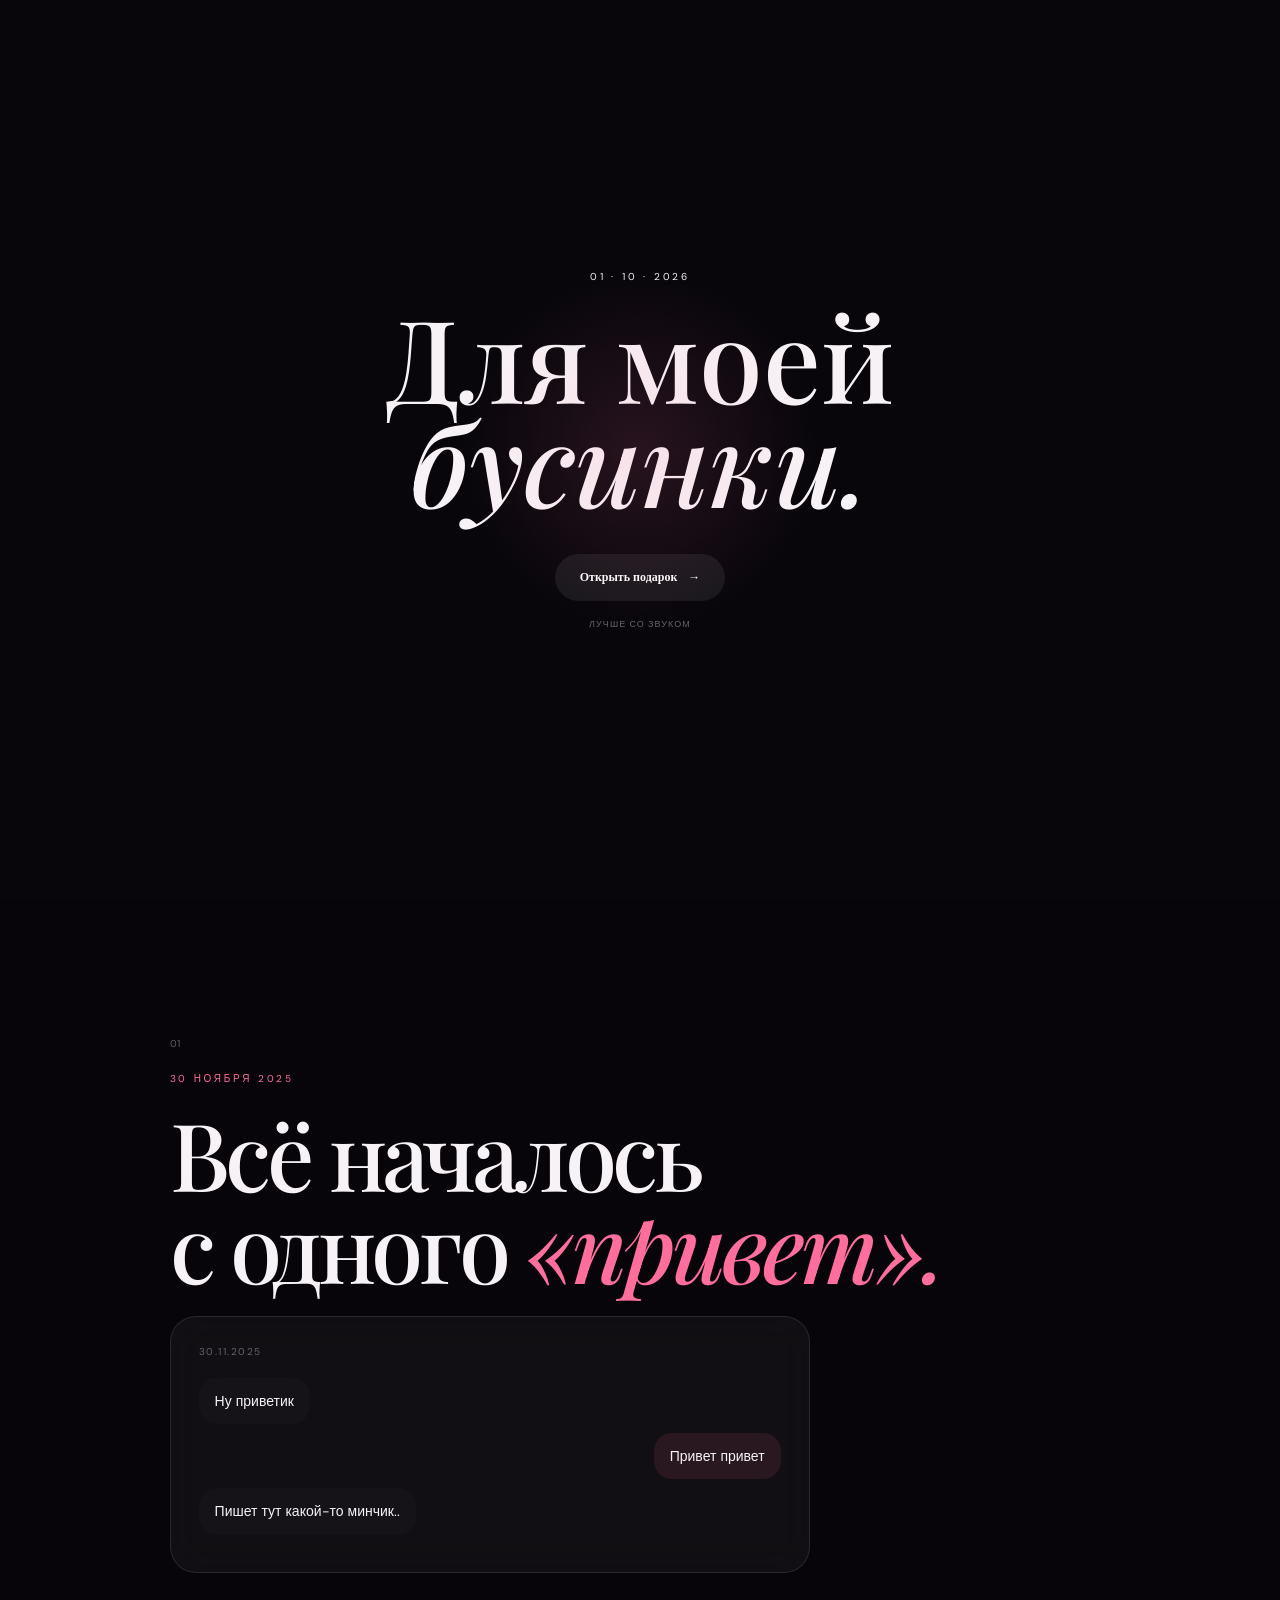
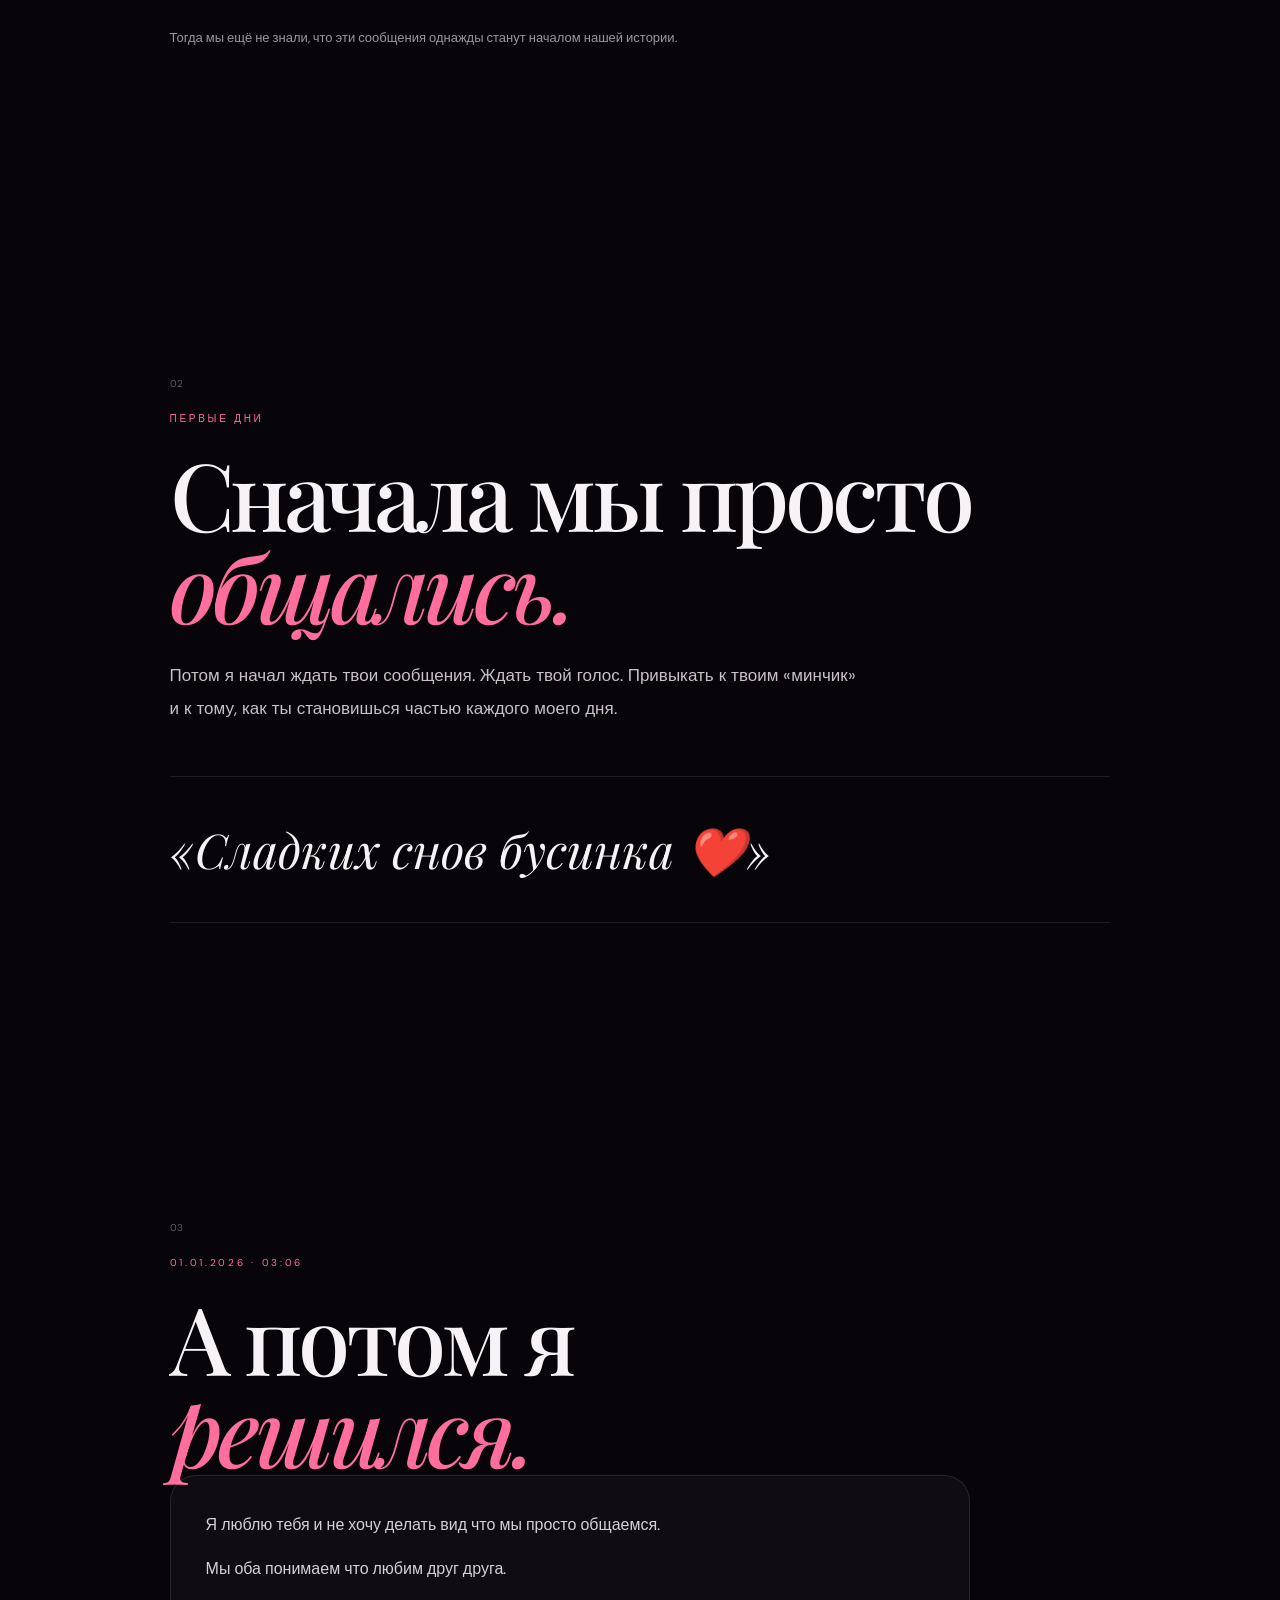
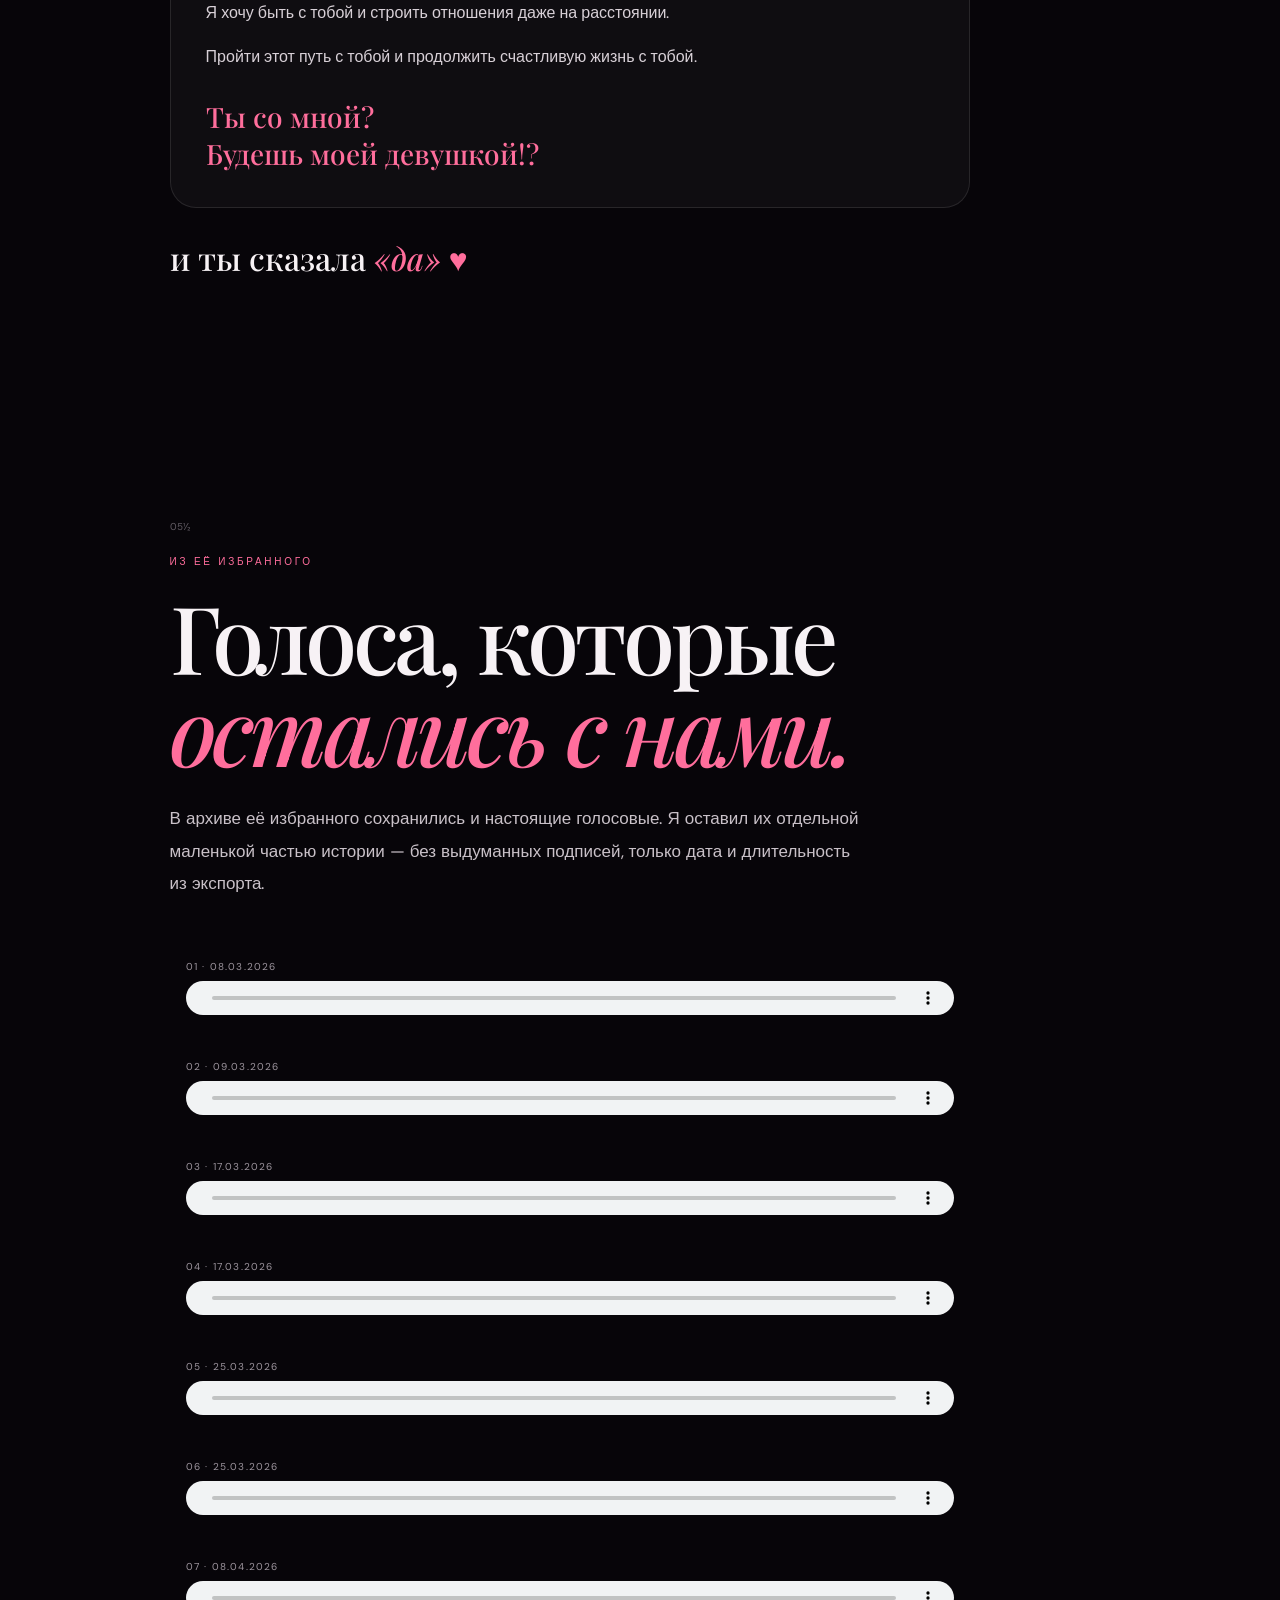
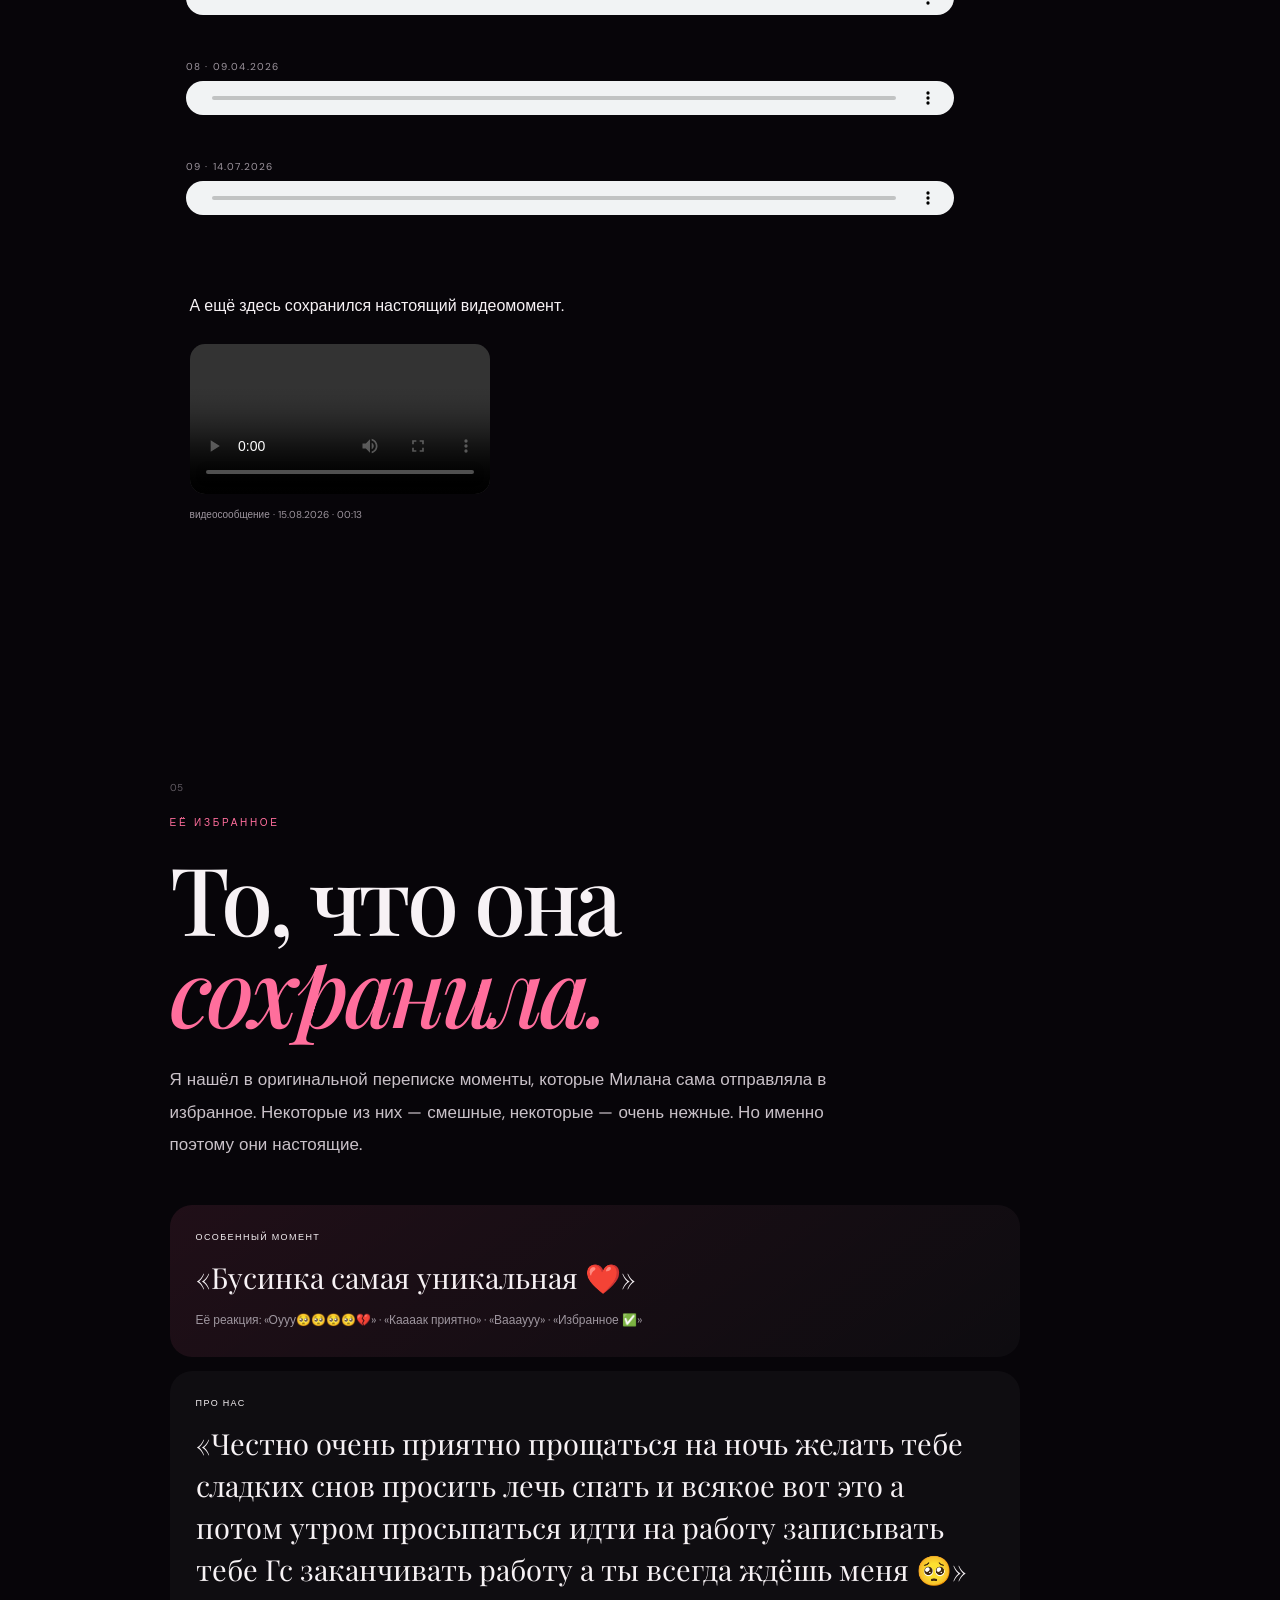
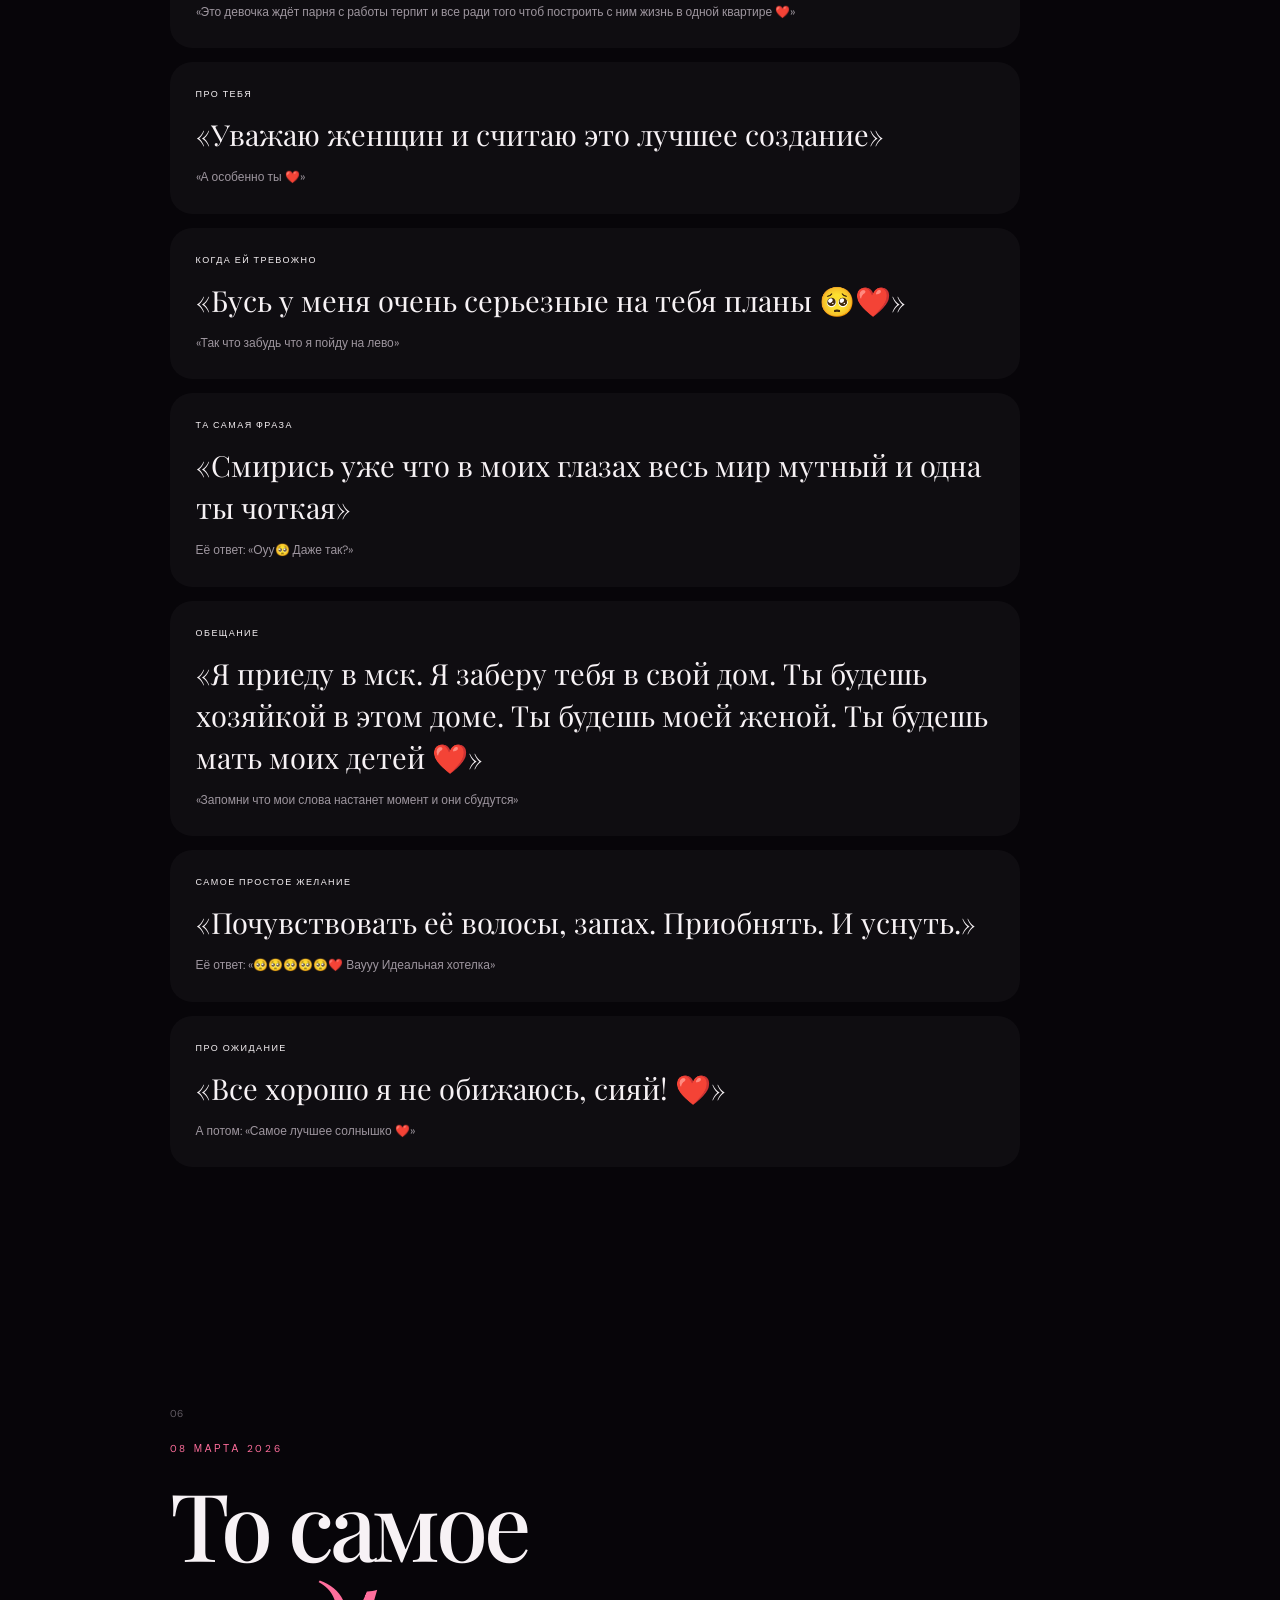
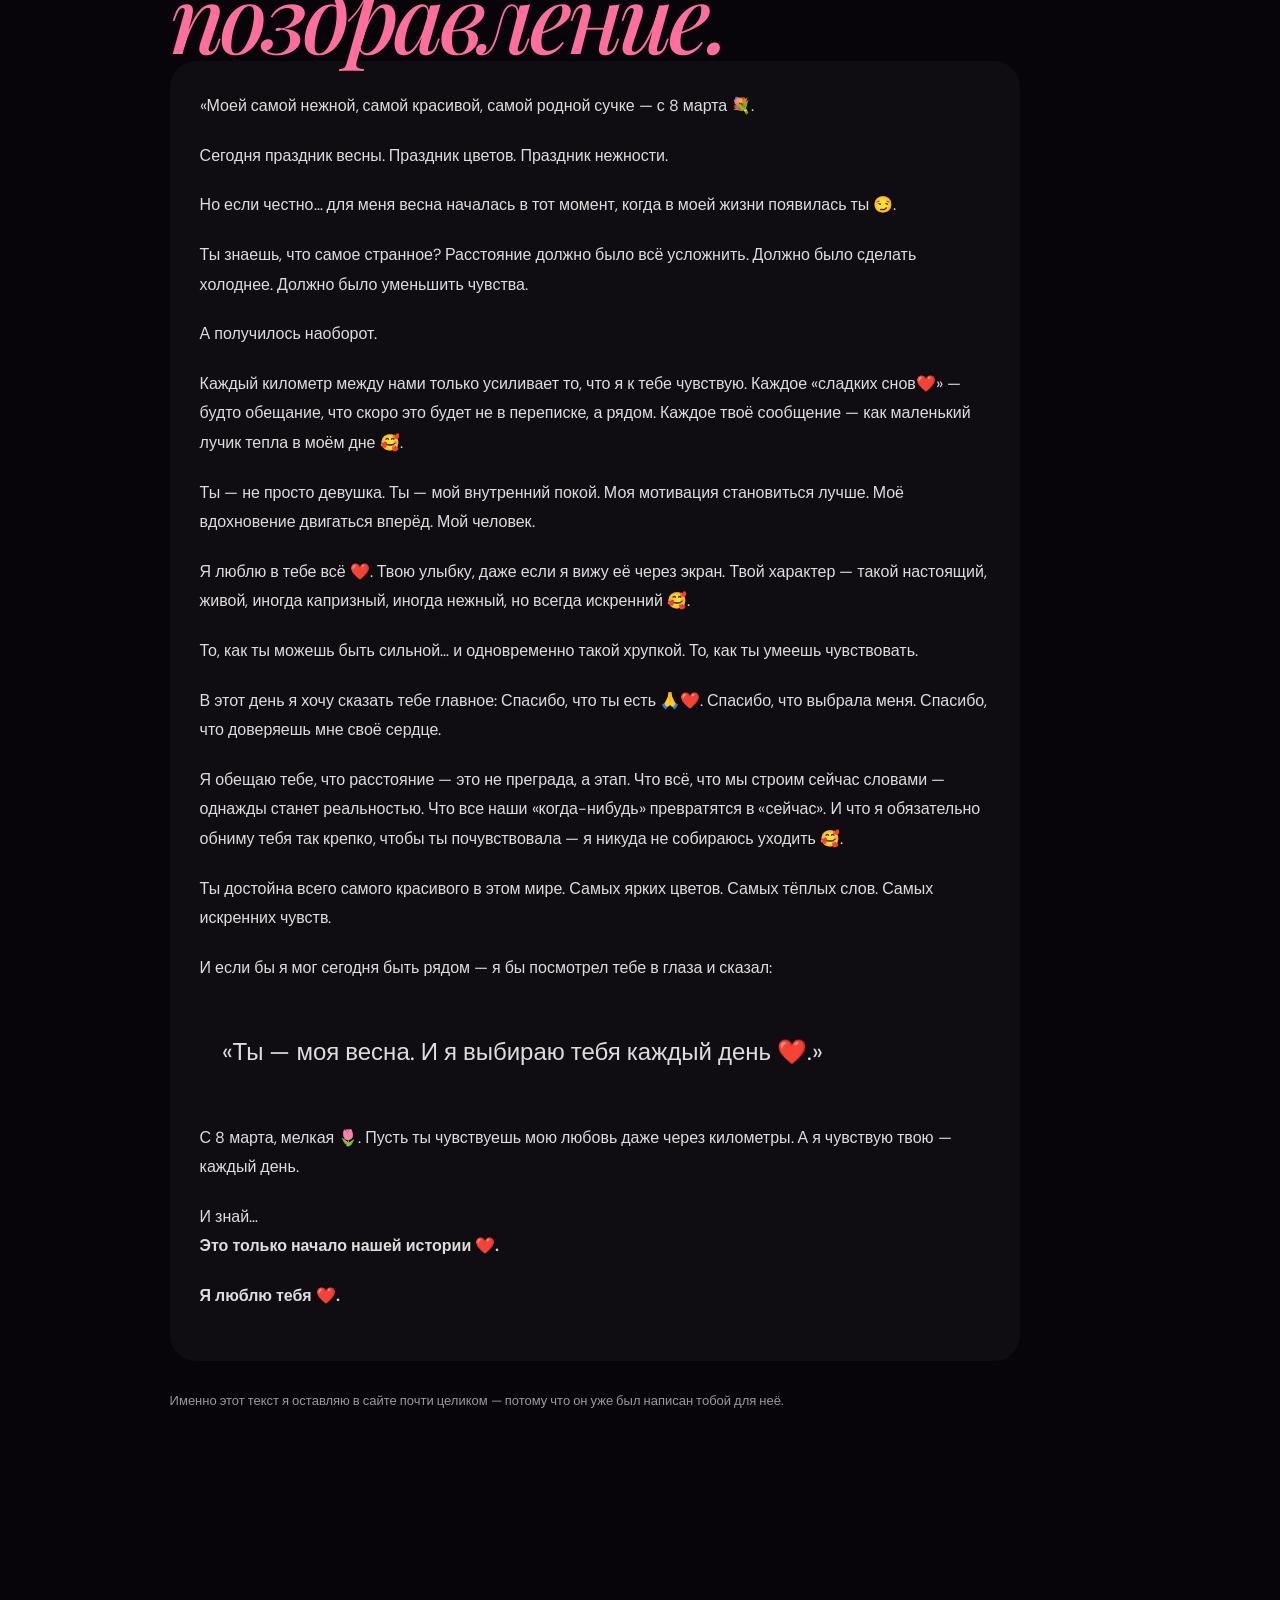
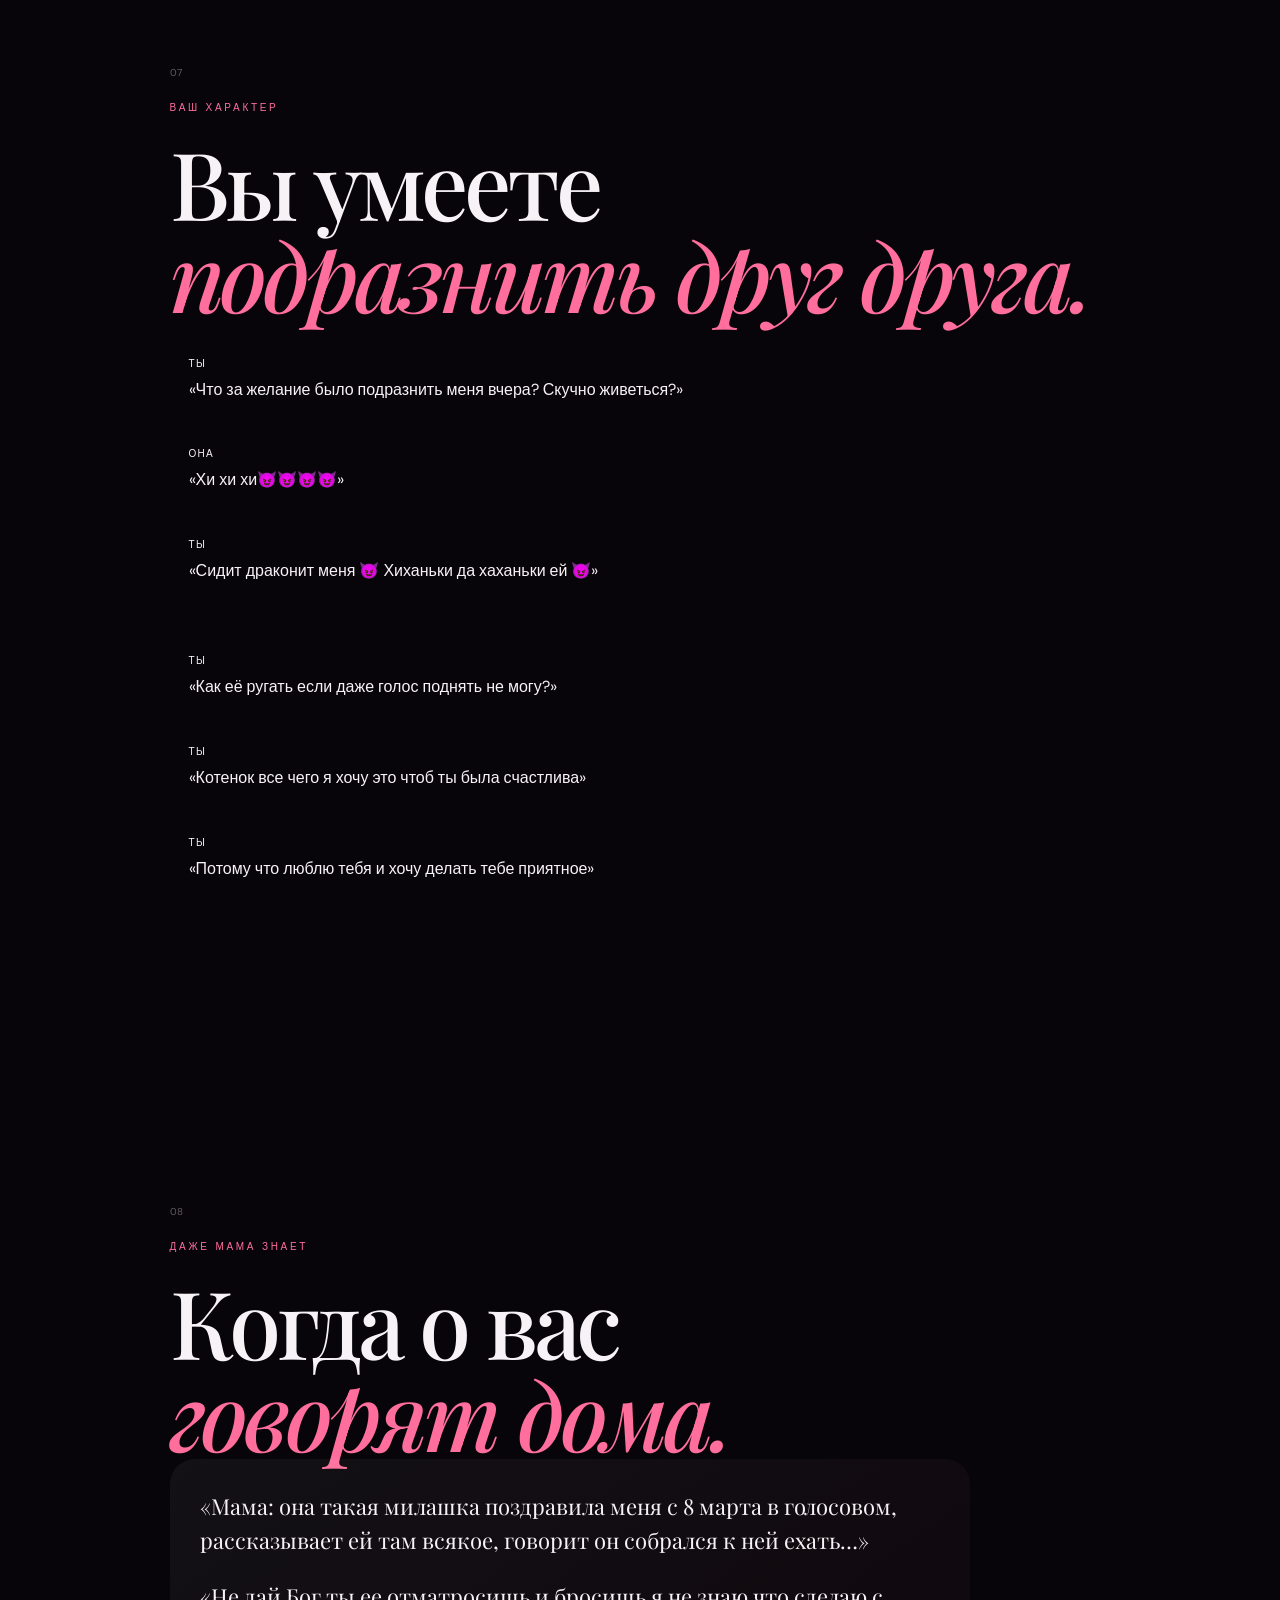
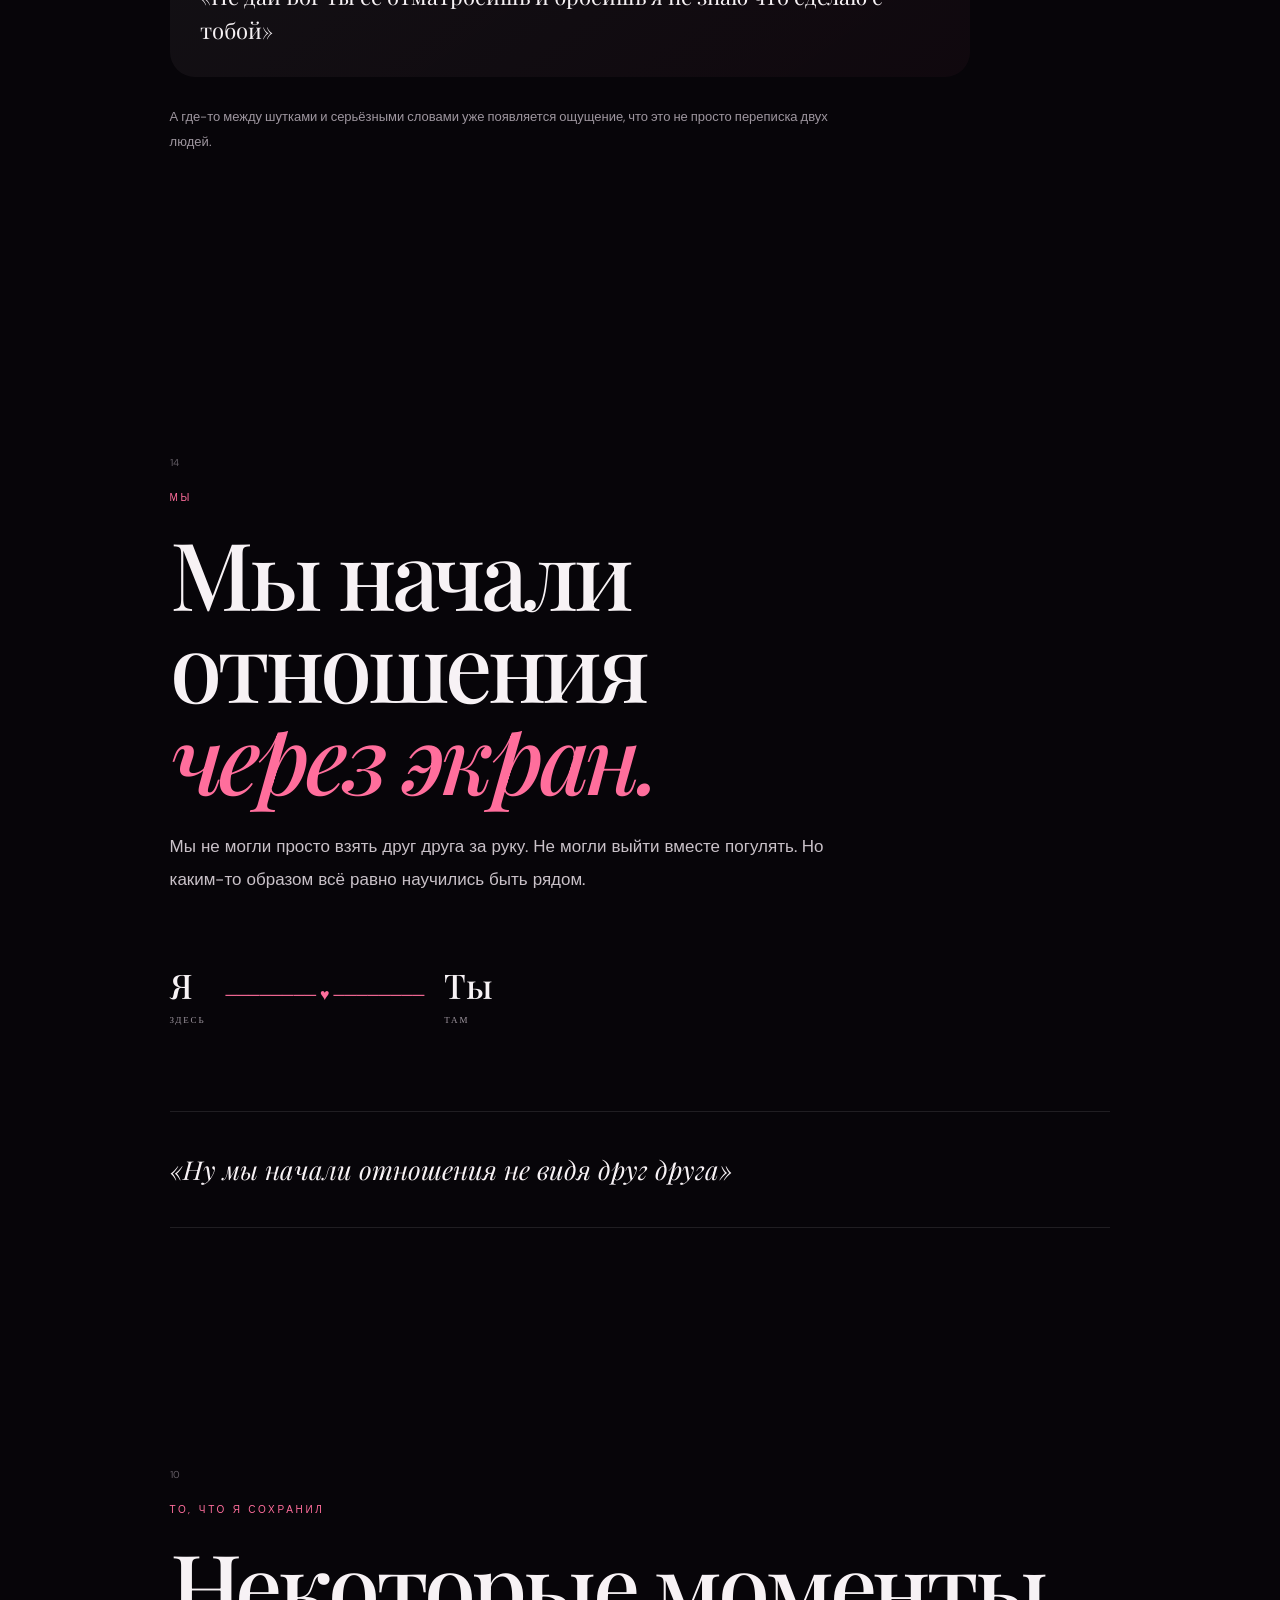
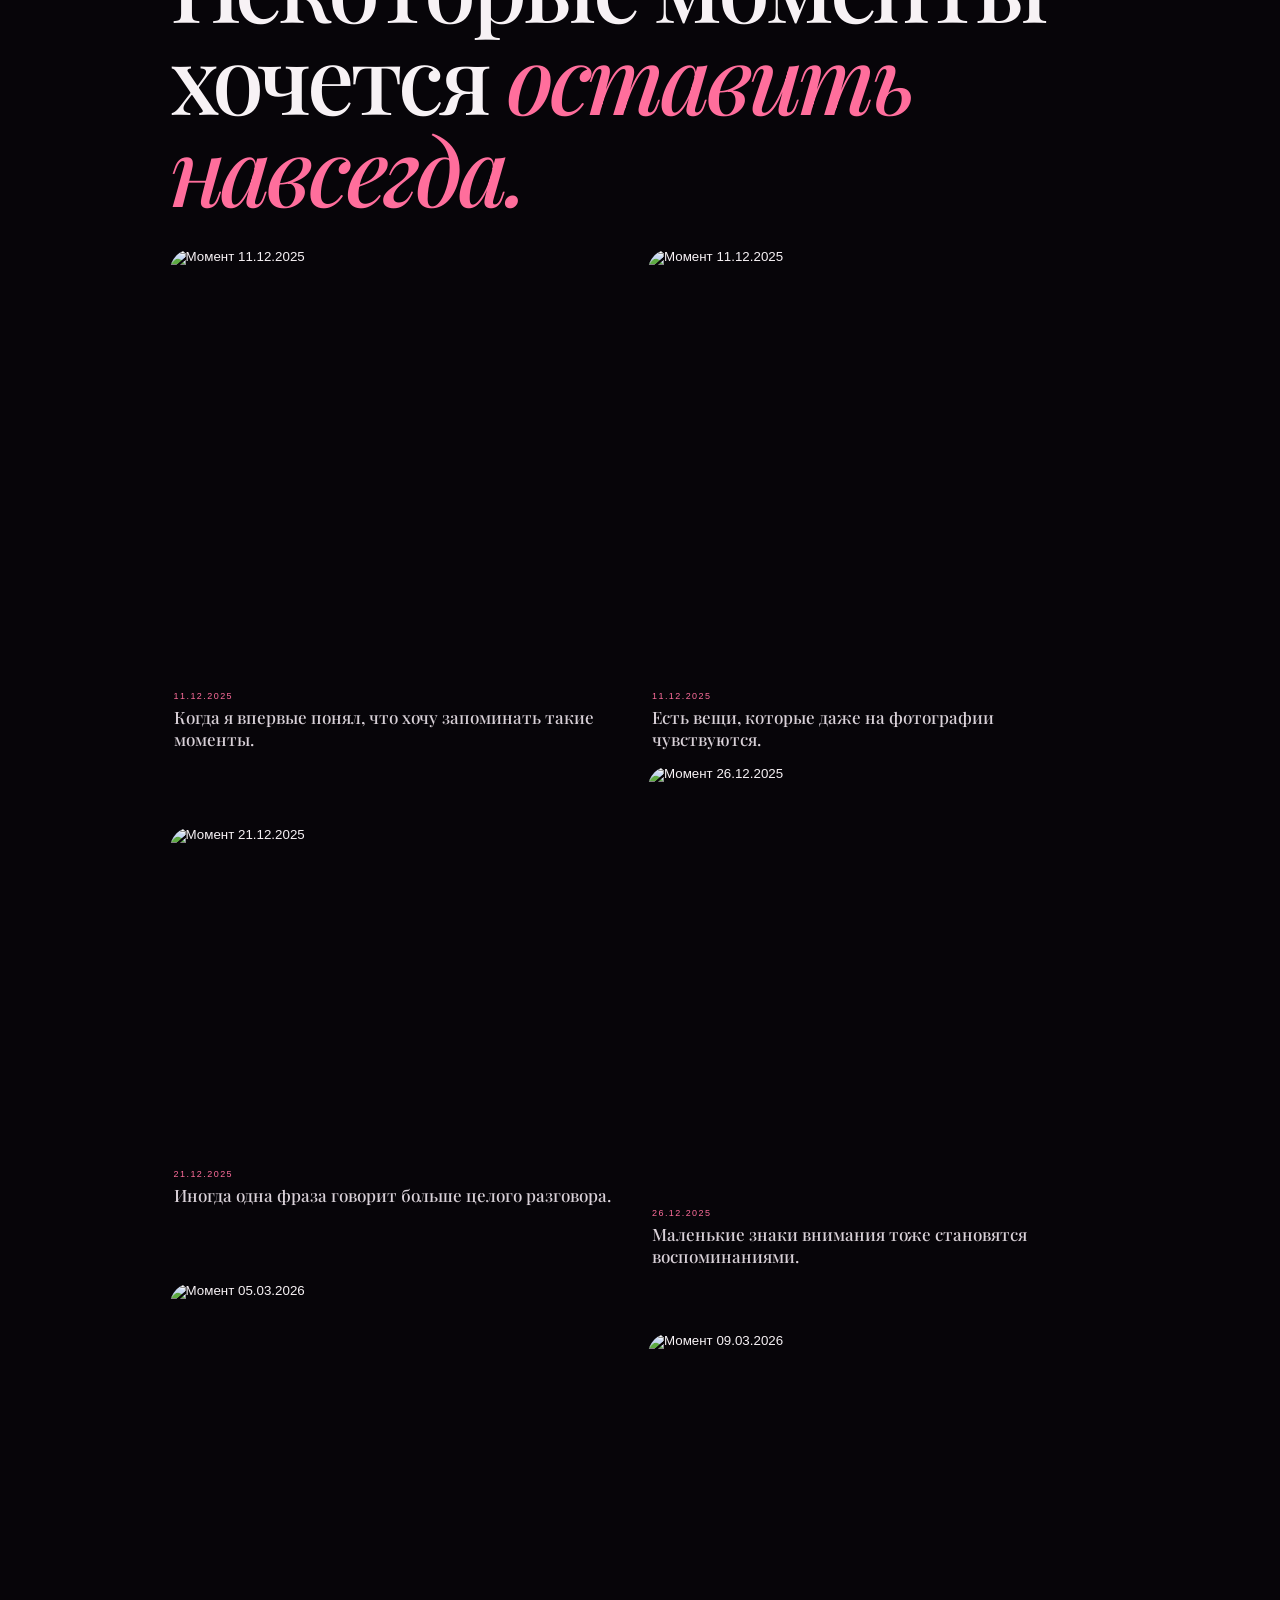
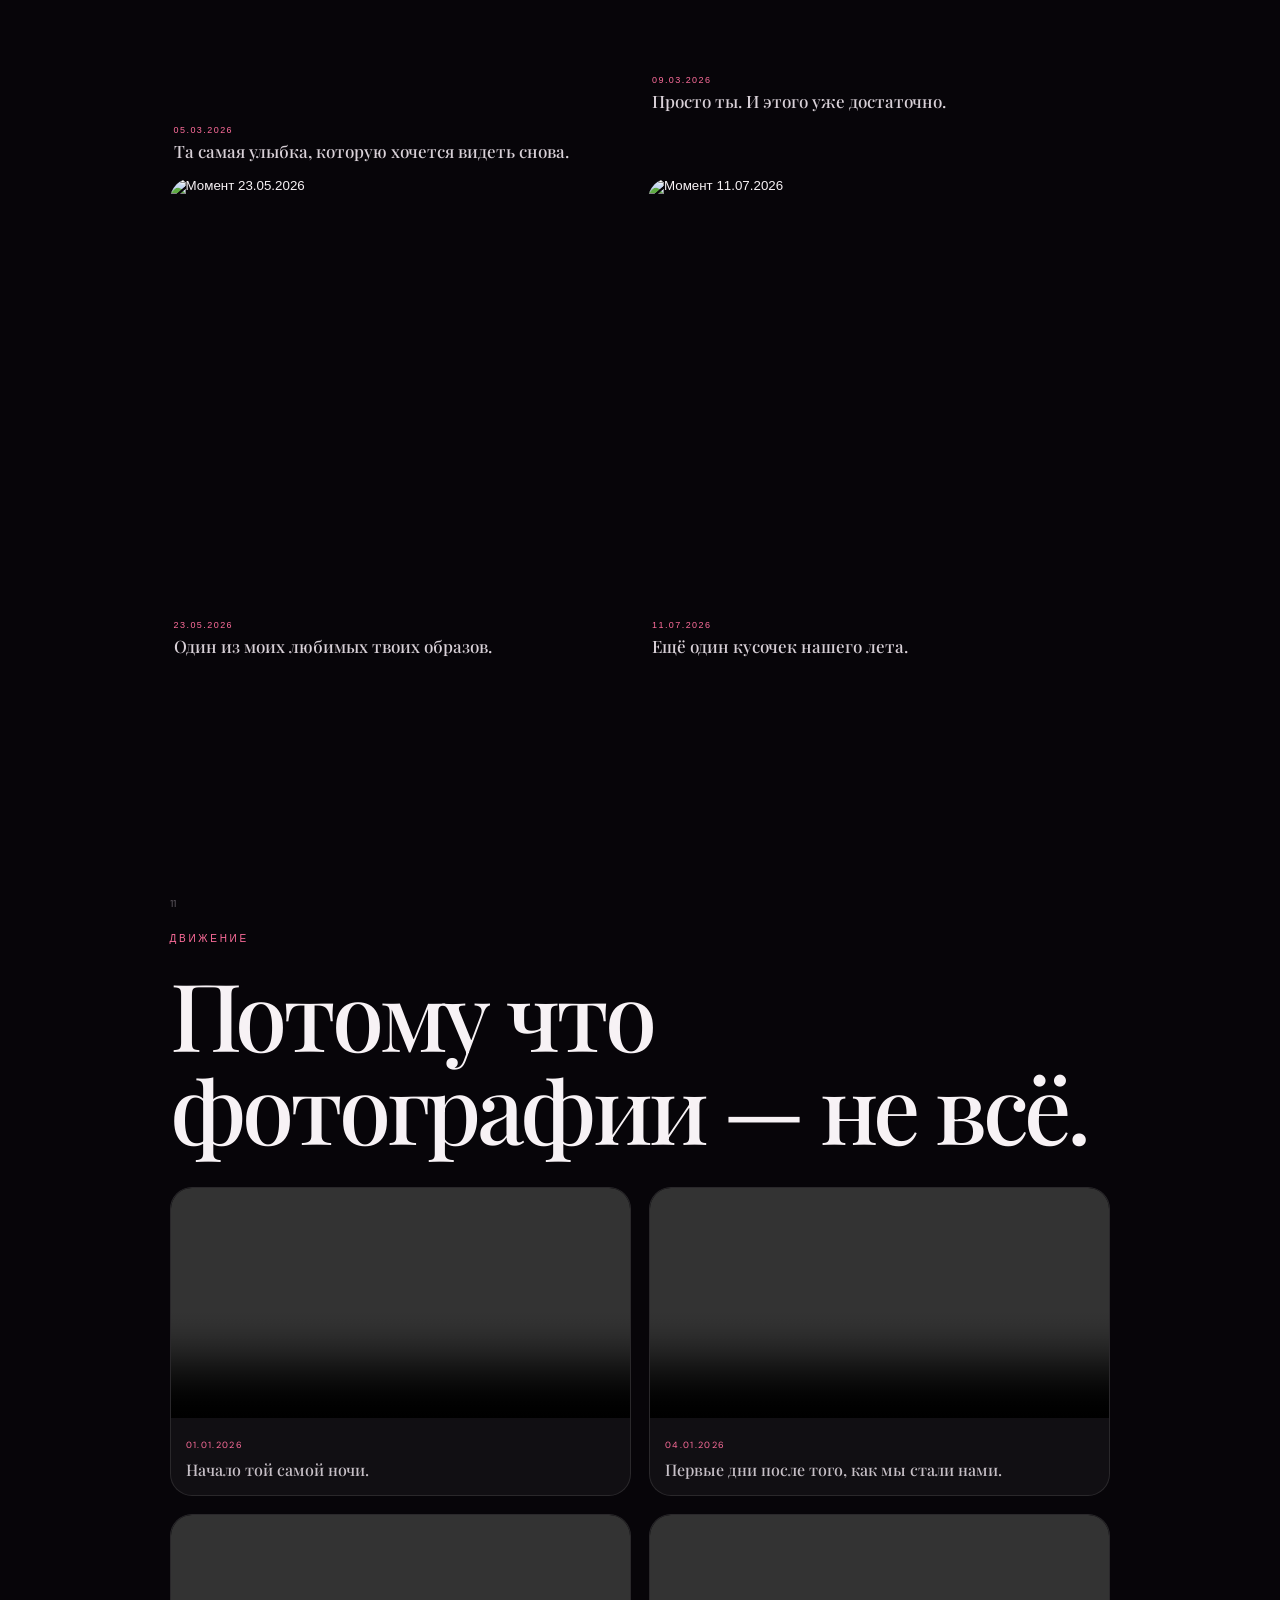
==== index.html @ c9ecf96c "Add files via upload" ====
<!doctype html><html lang="ru"><head><meta charset="utf-8"><meta name="viewport" content="width=device-width,initial-scale=1,viewport-fit=cover"><meta name="theme-color" content="#070509"><title>Для моей бусинки · Melania</title><link rel="stylesheet" href="style.css"></head><body>
<div class="cinema-intro" id="cinemaIntro">
  <div class="intro-pulse"></div>
  <p>01 · 10 · 2026</p>
  <h1>Для моей<br><em>бусинки.</em></h1>
  <button id="enterStory">Открыть подарок <span>→</span></button>
  <small>лучше со звуком</small>
</div>
<div class="music-control" id="musicControl" aria-label="Музыка">♪</div>
<audio id="bgMusic" loop preload="none">
  <source src="assets/audio/music.mp3" type="audio/mpeg">
</audio>
<div class="loader" id="loader"><div class="loader-heart">♡</div><div>для моей бусинки</div></div>
<div class="progress"><i id="bar"></i></div><div class="stars"></div><div class="cursor-glow"></div>
<header><div class="brand">M<span>♥</span></div><button id="musicBtn" class="icon">♫</button></header>
<audio id="bgm" loop preload="none"></audio>
<main>
<section class="hero"><div class="orb"></div><p class="kicker">01 · 10 · 2026</p><h1>Милана,<br><em>это всё для тебя.</em></h1><p class="lead">Не обычное поздравление.<br>А маленький кусочек нашей истории.</p><button class="start" id="start">Открыть <span>↓</span></button><div class="hero-bottom">30.11.2025 — ∞</div></section>
<section class="section reveal" id="begin"><div class="num">01</div><p class="kicker">30 ноября 2025</p><h2>Всё началось<br>с одного <em>«привет».</em></h2><div class="story-card"><div class="date">30.11.2025</div><div class="bubble her">Ну приветик</div><div class="bubble me">Привет привет</div><div class="bubble her">Пишет тут какой-то минчик..</div></div><p class="aside">Тогда мы ещё не знали, что эти сообщения однажды станут началом нашей истории.</p></section>
<section class="section reveal"><div class="num">02</div><p class="kicker">первые дни</p><h2>Сначала мы просто<br><em>общались.</em></h2><p class="copy">Потом я начал ждать твои сообщения. Ждать твой голос. Привыкать к твоим «минчик» и к тому, как ты становишься частью каждого моего дня.</p><div class="phrase">«Сладких снов бусинка ❤️»</div></section>
<section class="section proposal reveal"><div class="num">03</div><p class="kicker">01.01.2026 · 03:06</p><h2>А потом я<br><em>решился.</em></h2><div class="letter"><span>Я люблю тебя и не хочу делать вид что мы просто общаемся.</span><span>Мы оба понимаем что любим друг друга.</span><span>Я хочу быть с тобой и строить отношения даже на расстоянии.</span><span>Пройти этот путь с тобой и продолжить счастливую жизнь с тобой.</span><strong>Ты со мной?<br>Будешь моей девушкой!?</strong></div><div class="yes">и ты сказала <em>«да»</em> <span>♥</span></div></section>


<section class="section favorite-media reveal">
  <div class="num">05½</div>
  <p class="kicker">из её избранного</p>
  <h2>Голоса, которые<br><em>остались с нами.</em></h2>
  <p class="copy">В архиве её избранного сохранились и настоящие голосовые. Я оставил их отдельной маленькой частью истории — без выдуманных подписей, только дата и длительность из экспорта.</p>
  <div class="audio-list">
    <div class="audio-item"><span>01 · 08.03.2026</span><audio controls src="assets/voice/audio_1@30-08-2026_13-32-04.ogg"></audio></div>
    <div class="audio-item"><span>02 · 09.03.2026</span><audio controls src="assets/voice/audio_2@30-08-2026_13-32-04.ogg"></audio></div>
    <div class="audio-item"><span>03 · 17.03.2026</span><audio controls src="assets/voice/audio_3@30-08-2026_13-32-04.ogg"></audio></div>
    <div class="audio-item"><span>04 · 17.03.2026</span><audio controls src="assets/voice/audio_4@30-08-2026_13-32-04.ogg"></audio></div>
    <div class="audio-item"><span>05 · 25.03.2026</span><audio controls src="assets/voice/audio_5@30-08-2026_13-32-04.ogg"></audio></div>
    <div class="audio-item"><span>06 · 25.03.2026</span><audio controls src="assets/voice/audio_6@30-08-2026_13-32-04.ogg"></audio></div>
    <div class="audio-item"><span>07 · 08.04.2026</span><audio controls src="assets/voice/audio_7@30-08-2026_13-32-04.ogg"></audio></div>
    <div class="audio-item"><span>08 · 09.04.2026</span><audio controls src="assets/voice/audio_8@30-08-2026_13-32-04.ogg"></audio></div>
    <div class="audio-item"><span>09 · 14.07.2026</span><audio controls src="assets/voice/audio_9@30-08-2026_13-32-04.ogg"></audio></div>
  </div>
  <div class="round-card">
    <p>А ещё здесь сохранился настоящий видеомомент.</p>
    <video controls playsinline preload="metadata" src="assets/rounds/file_1@30-08-2026_13-32-04.mp4"></video>
    <small>видеосообщение · 15.08.2026 · 00:13</small>
  </div>
</section>

<section class="section favorites reveal" id="favorites">
  <div class="num">05</div>
  <p class="kicker">её избранное</p>
  <h2>То, что она<br><em>сохранила.</em></h2>
  <p class="copy">Я нашёл в оригинальной переписке моменты, которые Милана сама отправляла в избранное. Некоторые из них — смешные, некоторые — очень нежные. Но именно поэтому они настоящие.</p>

  <div class="favorite-stack">
    <article class="fav featured">
      <small>особенный момент</small>
      <p>«Бусинка самая уникальная ❤️»</p>
      <span>Её реакция: «Оууу🥺🥺🥺🥺💔» · «Каааак приятно» · «Ваааууу» · «Избранное ✅»</span>
    </article>

    <article class="fav">
      <small>про нас</small>
      <p>«Честно очень приятно прощаться на ночь желать тебе сладких снов просить лечь спать и всякое вот это а потом утром просыпаться идти на работу записывать тебе Гс заканчивать работу а ты всегда ждёшь меня 🥺»</p>
      <span>«Это девочка ждёт парня с работы терпит и все ради того чтоб построить с ним жизнь в одной квартире ❤️»</span>
    </article>

    <article class="fav">
      <small>про тебя</small>
      <p>«Уважаю женщин и считаю это лучшее создание»</p>
      <span>«А особенно ты ❤️»</span>
    </article>

    <article class="fav">
      <small>когда ей тревожно</small>
      <p>«Бусь у меня очень серьезные на тебя планы 🥺❤️»</p>
      <span>«Так что забудь что я пойду на лево»</span>
    </article>

    <article class="fav">
      <small>та самая фраза</small>
      <p>«Смирись уже что в моих глазах весь мир мутный и одна ты чоткая»</p>
      <span>Её ответ: «Оуу🥺 Даже так?»</span>
    </article>

    <article class="fav">
      <small>обещание</small>
      <p>«Я приеду в мск. Я заберу тебя в свой дом. Ты будешь хозяйкой в этом доме. Ты будешь моей женой. Ты будешь мать моих детей ❤️»</p>
      <span>«Запомни что мои слова настанет момент и они сбудутся»</span>
    </article>

    <article class="fav">
      <small>самое простое желание</small>
      <p>«Почувствовать её волосы, запах. Приобнять. И уснуть.»</p>
      <span>Её ответ: «🥺🥺🥺🥺🥺❤️ Ваууу Идеальная хотелка»</span>
    </article>

    <article class="fav">
      <small>про ожидание</small>
      <p>«Все хорошо я не обижаюсь, сияй! ❤️»</p>
      <span>А потом: «Самое лучшее солнышко ❤️»</span>
    </article>
  </div>
</section>

<section class="section march-letter reveal">
  <div class="num">06</div>
  <p class="kicker">08 марта 2026</p>
  <h2>То самое<br><em>поздравление.</em></h2>
  <div class="long-letter">
    <p>«Моей самой нежной, самой красивой, самой родной сучке — с 8 марта 💐.</p>
    <p>Сегодня праздник весны. Праздник цветов. Праздник нежности.</p>
    <p>Но если честно… для меня весна началась в тот момент, когда в моей жизни появилась ты 😏.</p>
    <p>Ты знаешь, что самое странное? Расстояние должно было всё усложнить. Должно было сделать холоднее. Должно было уменьшить чувства.</p>
    <p>А получилось наоборот.</p>
    <p>Каждый километр между нами только усиливает то, что я к тебе чувствую. Каждое «сладких снов❤️» — будто обещание, что скоро это будет не в переписке, а рядом. Каждое твоё сообщение — как маленький лучик тепла в моём дне 🥰.</p>
    <p>Ты — не просто девушка. Ты — мой внутренний покой. Моя мотивация становиться лучше. Моё вдохновение двигаться вперёд. Мой человек.</p>
    <p>Я люблю в тебе всё ❤️. Твою улыбку, даже если я вижу её через экран. Твой характер — такой настоящий, живой, иногда капризный, иногда нежный, но всегда искренний 🥰.</p>
    <p>То, как ты можешь быть сильной… и одновременно такой хрупкой. То, как ты умеешь чувствовать.</p>
    <p>В этот день я хочу сказать тебе главное: Спасибо, что ты есть 🙏❤️. Спасибо, что выбрала меня. Спасибо, что доверяешь мне своё сердце.</p>
    <p>Я обещаю тебе, что расстояние — это не преграда, а этап. Что всё, что мы строим сейчас словами — однажды станет реальностью. Что все наши «когда-нибудь» превратятся в «сейчас». И что я обязательно обниму тебя так крепко, чтобы ты почувствовала — я никуда не собираюсь уходить 🥰.</p>
    <p>Ты достойна всего самого красивого в этом мире. Самых ярких цветов. Самых тёплых слов. Самых искренних чувств.</p>
    <p>И если бы я мог сегодня быть рядом — я бы посмотрел тебе в глаза и сказал:</p>
    <blockquote>«Ты — моя весна. И я выбираю тебя каждый день ❤️.»</blockquote>
    <p>С 8 марта, мелкая 🌷. Пусть ты чувствуешь мою любовь даже через километры. А я чувствую твою — каждый день.</p>
    <p>И знай…<br><strong>Это только начало нашей истории ❤️.</strong></p>
    <p><strong>Я люблю тебя ❤️.</strong></p>
  </div>
  <p class="aside">Именно этот текст я оставляю в сайте почти целиком — потому что он уже был написан тобой для неё.</p>
</section>

<section class="section little-things reveal">
  <div class="num">07</div>
  <p class="kicker">ваш характер</p>
  <h2>Вы умеете<br><em>подразнить друг друга.</em></h2>
  <div class="banter">
    <div><span>Ты</span>«Что за желание было подразнить меня вчера? Скучно живеться?»</div>
    <div><span>Она</span>«Хи хи хи😈😈😈😈»</div>
    <div><span>Ты</span>«Сидит драконит меня 😈 Хиханьки да хаханьки ей 😈»</div>
  </div>
  <div class="banter">
    <div><span>Ты</span>«Как её ругать если даже голос поднять не могу?»</div>
    <div><span>Ты</span>«Котенок все чего я хочу это чтоб ты была счастлива»</div>
    <div><span>Ты</span>«Потому что люблю тебя и хочу делать тебе приятное»</div>
  </div>
</section>

<section class="section mama reveal">
  <div class="num">08</div>
  <p class="kicker">даже мама знает</p>
  <h2>Когда о вас<br><em>говорят дома.</em></h2>
  <div class="mama-card">
    <p>«Мама: она такая милашка поздравила меня с 8 марта в голосовом, рассказывает ей там всякое, говорит он собрался к ней ехать…»</p>
    <p>«Не дай Бог ты ее отматросишь и бросишь я не знаю что сделаю с тобой»</p>
  </div>
  <p class="aside">А где-то между шутками и серьёзными словами уже появляется ощущение, что это не просто переписка двух людей.</p>
</section>

<section class="section reveal"><div class="num">14</div><p class="kicker">мы</p><h2>Мы начали отношения<br><em>через экран.</em></h2><p class="copy">Мы не могли просто взять друг друга за руку. Не могли выйти вместе погулять. Но каким-то образом всё равно научились быть рядом.</p><div class="distance"><div>Я<small>здесь</small></div><span>──────── ♥ ────────</span><div>Ты<small>там</small></div></div><div class="phrase small">«Ну мы начали отношения не видя друг друга»</div></section>
<section class="section gallery-section reveal"><div class="num">10</div><p class="kicker">то, что я сохранил</p><h2>Некоторые моменты<br>хочется <em>оставить навсегда.</em></h2><div class="gallery"><button class="photo" data-full="assets/photos/photo_113@11-12-2025_15-07-42_thumb.jpg"><img src="assets/photos/photo_113@11-12-2025_15-07-42_thumb.jpg" alt="Момент 11.12.2025" loading="lazy"><span>11.12.2025</span><b>Когда я впервые понял, что хочу запоминать такие моменты.</b></button>
<button class="photo" data-full="assets/photos/photo_115@11-12-2025_23-48-10.jpg"><img src="assets/photos/photo_115@11-12-2025_23-48-10.jpg" alt="Момент 11.12.2025" loading="lazy"><span>11.12.2025</span><b>Есть вещи, которые даже на фотографии чувствуются.</b></button>
<button class="photo" data-full="assets/photos/photo_175@21-12-2025_19-09-11.jpg"><img src="assets/photos/photo_175@21-12-2025_19-09-11.jpg" alt="Момент 21.12.2025" loading="lazy"><span>21.12.2025</span><b>Иногда одна фраза говорит больше целого разговора.</b></button>
<button class="photo" data-full="assets/photos/photo_186@26-12-2025_12-45-08_thumb.jpg"><img src="assets/photos/photo_186@26-12-2025_12-45-08_thumb.jpg" alt="Момент 26.12.2025" loading="lazy"><span>26.12.2025</span><b>Маленькие знаки внимания тоже становятся воспоминаниями.</b></button>
<button class="photo" data-full="assets/photos/photo_896@05-03-2026_22-03-39_thumb.jpg"><img src="assets/photos/photo_896@05-03-2026_22-03-39_thumb.jpg" alt="Момент 05.03.2026" loading="lazy"><span>05.03.2026</span><b>Та самая улыбка, которую хочется видеть снова.</b></button>
<button class="photo" data-full="assets/photos/photo_975@09-03-2026_13-31-08.jpg"><img src="assets/photos/photo_975@09-03-2026_13-31-08.jpg" alt="Момент 09.03.2026" loading="lazy"><span>09.03.2026</span><b>Просто ты. И этого уже достаточно.</b></button>
<button class="photo" data-full="assets/photos/photo_1866@23-05-2026_20-41-56.jpg"><img src="assets/photos/photo_1866@23-05-2026_20-41-56.jpg" alt="Момент 23.05.2026" loading="lazy"><span>23.05.2026</span><b>Один из моих любимых твоих образов.</b></button>
<button class="photo" data-full="assets/photos/photo_2122@11-07-2026_08-14-58.jpg"><img src="assets/photos/photo_2122@11-07-2026_08-14-58.jpg" alt="Момент 11.07.2026" loading="lazy"><span>11.07.2026</span><b>Ещё один кусочек нашего лета.</b></button></div></section>
<section class="section videos-section reveal"><div class="num">11</div><p class="kicker">движение</p><h2>Потому что<br>фотографии — не всё.</h2><div class="videos"><article class="vcard"><video controls playsinline preload="metadata" src="assets/videos/file_30@01-01-2026_02-04-51.mp4"></video><div><small>01.01.2026</small><p>Начало той самой ночи.</p></div></article>
<article class="vcard"><video controls playsinline preload="metadata" src="assets/videos/file_48@04-01-2026_12-14-31.mp4"></video><div><small>04.01.2026</small><p>Первые дни после того, как мы стали нами.</p></div></article>
<article class="vcard"><video controls playsinline preload="metadata" src="assets/videos/file_114@14-02-2026_23-16-42.mp4"></video><div><small>14.02.2026</small><p>Ещё один день, который остался с нами.</p></div></article>
<article class="vcard"><video controls playsinline preload="metadata" src="assets/videos/file_197@08-03-2026_23-33-36.mp4"></video><div><small>08.03.2026</small><p>Просто момент, который я сохранил.</p></div></article>
<article class="vcard"><video controls playsinline preload="metadata" src="assets/videos/file_481@06-06-2026_22-13-32.mp4"></video><div><small>06.06.2026</small><p>Ещё одна маленькая глава.</p></div></article></div></section>
<section class="section reveal"><div class="num">12</div><p class="kicker">01 июня 2026</p><h2>Пять месяцев вместе.<br>Шесть — <em>с момента знакомства.</em></h2><div class="quote">«Спасибо, что появился в моей жизни.»</div><p class="copy">А я хочу сказать тебе то же самое, только от себя:</p><button class="secret-trigger" id="secretTrigger" aria-label="секрет">·</button><div class="signature">Спасибо, что появилась в моей жизни, бусинка.</div></section>
<section class="section reveal"><div class="num">13</div><p class="kicker">о тебе</p><h2>Мне не нужны<br><em>сто причин.</em></h2><div class="reasons"><div>Твой голос</div><div>Твои сообщения</div><div>Наши ночи</div><div>Твои шутки</div><div>Твоя забота</div><div>То, как ты остаёшься рядом</div></div><div class="last-reason">∞<p>Потому что ты — моя бусинка.</p></div></section>
<section class="section future reveal"><div class="num">09</div><p class="kicker">следующая глава</p><h2>Декабрь 2026</h2><p class="copy">Точная дата пока неизвестна. Но сама мысль уже существует:</p><div class="future-card"><small>когда экран между нами больше не понадобится</small><strong>Я приеду.</strong><small>И впервые мы продолжим нашу историю не в чате.</small></div></section>

<section class="section pinned-section reveal" id="pinned">
  <div class="num">09</div>
  <p class="kicker">закреплённое</p>
  <h2>То, что мы<br><em>решили оставить.</em></h2>
  <p class="copy">Я отдельно прошёлся по архиву закреплённых сообщений. В нём оказалось 102 уникальных закрепления. Здесь — не случайная подборка, а самые важные для нашей истории моменты: те, где особенно хорошо видно, что между нами происходило.</p>

  <div class="pin-timeline">
    <article class="pin-card">
      <div class="pin-date">03.12.2025 · самое начало</div>
      <p>«Я как вот эту фразу вижу уже внутри всё застывает💔😍😍😍»</p>
      <span>А через несколько часов уже появилось: «Та самая Милана зависима от моих гс».</span>
    </article>

    <article class="pin-card">
      <div class="pin-date">08.12.2025 · первые дни</div>
      <p>«Котенок❤️»</p>
      <span>На фоне разговора о будущем и о том, останется ли человек рядом в трудный момент.</span>
    </article>

    <article class="pin-card">
      <div class="pin-date">13.01.2026 · ночь</div>
      <p>«Самый прекрасный мужчина на свете»</p>
      <span>И сразу после этого — обычное ваше «А ты когда спать???».</span>
    </article>

    <article class="pin-card">
      <div class="pin-date">21.01.2026</div>
      <p>«Мой мужчина»</p>
      <span>А несколькими минутами раньше: «Твой❤️». Иногда одна короткая фраза говорит больше длинного текста.</span>
    </article>

    <article class="pin-card">
      <div class="pin-date">21.01.2026 · 23:13</div>
      <p>«Умоляю самый лучший самый прекрасный человек на свете🙏🏻»</p>
      <span>В тот момент вы даже обсуждали будильник и то, чтобы проснуться одновременно.</span>
    </article>

    <article class="pin-card">
      <div class="pin-date">22.01.2026 · утро</div>
      <p>«Люблю тебя моё солнышко, моя любовь, котёнок, моя жизнь🥺🥺🥺❤️❤️❤️»</p>
      <span>До этого вы говорили о том, что нужно прощать друг друга.</span>
    </article>

    <article class="pin-card">
      <div class="pin-date">31.01.2026</div>
      <p>«Ты та любовь, о которой я всегда мечтала❤️🥺»</p>
      <span>Перед этим ты написал: «С тобой мне жить а с ними ничего кроме общения».</span>
    </article>

    <article class="pin-card">
      <div class="pin-date">07.02.2026</div>
      <p>«Тебя рядом стоящую держа меня за руку маленькую, миленькую, любименькую, девочку которая смотрит на меня и у неё глаза просто сияют от радости, любви, ласки 🥺🥺🥺🥺🥺💔»</p>
      <span>Это уже не просто «хочу встретиться» — здесь она представляла вас рядом.</span>
    </article>

    <article class="pin-card">
      <div class="pin-date">08.02.2026</div>
      <p>«Я помню как на второй день общения ты пропал на весь день не отвечал и я тогда так переживала»</p>
      <span>Так выглядит момент, когда человек уже успел стать важным.</span>
    </article>

    <article class="pin-card">
      <div class="pin-date">12.02.2026 · наша вселенная</div>
      <p>«01.12.2025 — дата знакомства<br>01.01.2026 — дата начало отношений<br>01.10.2007 — мой др<br>26.11.2007 — твой др»</p>
      <span>А следом ты написал целую «Историю создания нашего мира» — с первой встречей, первым поцелуем и будущей семьёй.</span>
    </article>

    <article class="pin-card">
      <div class="pin-date">23.02.2026</div>
      <p>«Я выбрала тебя.❤️»</p>
      <span>И рядом — её большое поздравление с 23 февраля и 23 причины, почему она тобой гордится.</span>
    </article>

    <article class="pin-card">
      <div class="pin-date">28.02.2026</div>
      <p>«Я всегда буду рядом и мне абсолютно все равно что ты имеешь что не имеешь мне важно человеческое нормальное отношение ко мне❤️»</p>
      <span>А через секунды: «И знаю что ты 100% добьешься всего».</span>
    </article>

    <article class="pin-card">
      <div class="pin-date">05.03.2026</div>
      <p>«Я правда искренне считаю тебя самым лучшим, красивым, с красивым телом, с красивым необычным голосом и меня блин тянет к тебе как к магниту от которого не возможно отклеится»</p>
      <span>И следом она оставила 12 причин, почему рядом с тобой ей спокойно, почему ты для неё опора и почему она гордится тем, что ты её мужчина.</span>
    </article>

    <article class="pin-card">
      <div class="pin-date">06.03.2026</div>
      <p>«И это блять нахуй мой мужчина!!!!🥵🥵🥵»</p>
      <span>А через минуту — «Вот так то лучше🥰». Ваш характер тоже часть истории.</span>
    </article>

    <article class="pin-card featured">
      <div class="pin-date">08.03.2026</div>
      <p>«Я верю в тебя❤️»</p>
      <span>Одна из самых простых и сильных фраз в архиве.</span>
    </article>

    <article class="pin-card">
      <div class="pin-date">22.03.2026</div>
      <p>«Я пипец как люблю этого мужчину и пипец как дорожу и горжусь и он для меня самый лучший был и будет всегда»</p>
      <span>Именно это сообщение тоже было закреплено.</span>
    </article>

    <article class="pin-card">
      <div class="pin-date">05.08.2026</div>
      <p>«Июнь, июль, август — 3 месяца лета… Декабрь, январь, февраль — зима…»</p>
      <span>А значит, даже обычный календарь у вас превратился в ожидание следующей главы.</span>
    </article>

    <article class="pin-card featured">
      <div class="pin-date">10.08.2026</div>
      <p>«Я пипеееец как сильно люблю тебя и так же сильно хочу построить с тобой счастливую, крепкую семью🥺🤩🤩»</p>
      <span>А перед этим: «Ну я тоже выбрала себе мужика не промах😎».</span>
    </article>
  </div>

  <div class="mini-title">Ещё несколько фраз, которые она оставила</div>
  <div class="quote-grid">
    <div>«Самый любимый, солнышко, котёнок, муж»</div>
    <div>«Я верю в тебя❤️»</div>
    <div>«Я выбрала тебя.❤️»</div>
    <div>«Ты та любовь, о которой я всегда мечтала❤️🥺»</div>
    <div>«Люблю тебя моё солнышко, моя любовь, котёнок, моя жизнь🥺❤️»</div>
    <div>«Я всегда буду рядом… мне важно человеческое нормальное отношение ко мне❤️»</div>
  </div>
</section>

<section class="section pinned-audio reveal">
  <div class="num">10</div>
  <p class="kicker">из закреплённого</p>
  <h2>Некоторые моменты<br>лучше <em>услышать.</em></h2>
  <p class="copy">В экспорте закреплённых сообщений сохранились настоящие голосовые. Я оставил их отдельной частью сайта — без выдуманных подписей и без подмены оригинала.</p>
  <div class="audio-list">
    <div class="audio-card"><span>04.12.2025 · 09:25</span><audio controls preload="metadata" src="assets/pinned_voice/audio_1@30-08-2026_13-43-12.ogg"></audio></div>
    <div class="audio-card"><span>04.12.2025 · 09:26</span><audio controls preload="metadata" src="assets/pinned_voice/audio_2@30-08-2026_13-43-12.ogg"></audio></div>
    <div class="audio-card"><span>11.01.2026 · утро</span><audio controls preload="metadata" src="assets/pinned_voice/audio_7@30-08-2026_13-43-12.ogg"></audio></div>
    <div class="audio-card"><span>11.01.2026 · 11:22</span><audio controls preload="metadata" src="assets/pinned_voice/audio_8@30-08-2026_13-43-12.ogg"></audio></div>
    <div class="audio-card"><span>05.02.2026 · 19:08</span><audio controls preload="metadata" src="assets/pinned_voice/audio_18@30-08-2026_13-43-13.ogg"></audio></div>
    <div class="audio-card"><span>08.03.2026 · день 8 марта</span><audio controls preload="metadata" src="assets/pinned_voice/audio_24@30-08-2026_13-43-13.ogg"></audio></div>
    <div class="audio-card"><span>08.03.2026 · ещё один момент</span><audio controls preload="metadata" src="assets/pinned_voice/audio_25@30-08-2026_13-43-13.ogg"></audio></div>
    <div class="audio-card"><span>28.06.2026</span><audio controls preload="metadata" src="assets/pinned_voice/audio_31@30-08-2026_13-43-14.ogg"></audio></div>
  </div>
</section>

<section class="section pinned-future reveal">
  <div class="num">11</div>
  <p class="kicker">самое важное закрепление</p>
  <h2>«Я выбрала тебя.»</h2>
  <div class="promise-card">
    <p>23 февраля 2026 года эта фраза появилась в чате и была закреплена.</p>
    <strong>Я выбрала тебя.❤️</strong>
    <p>А дальше — не нужно ничего добавлять. Потому что вся история выше объясняет, почему эта короткая фраза для вас столько значит.</p>
  </div>
</section>

<section class="final reveal"><div class="orb"></div><p class="kicker">01.10.2007 · 19 лет</p><h2>С днём рождения,<br><em>моя бусинка.</em></h2><p class="finalcopy">Спасибо за каждый разговор.<br>За каждый голос.<br>За каждую фотографию.<br>За каждую ночь.<br><br>Спасибо за то, что несмотря на расстояние<br>ты стала мне настолько близкой.</p><div class="signature">Твой Минчик ♥</div><div class="end">Это не конец нашей истории.<br><em>Это только начало.</em></div></section>
<div class="secret-overlay" id="secretOverlay">
  <div class="secret-card">
    <p class="kicker">маленький секрет</p>
    <h2>Если ты дошла сюда…</h2>
    <p>значит, ты действительно прочитала всю нашу историю.</p>
    <strong>А теперь подойди ко мне поближе.<br>Однажды это будет не экран.</strong>
    <button id="closeSecret">❤️</button>
  </div>
</div>
</main>
<div class="lightbox" id="lightbox"><button id="close">×</button><img id="lightboxImg" alt="Наш момент"><div id="lightboxCaption"></div></div>
<script src="script.js"></script></body></html>
---- style.css ----
@import url("https://fonts.googleapis.com/css2?family=DM+Sans:wght@400;500;600&family=Playfair+Display:ital,wght@0,500;0,600;1,500;1,600&display=swap");
:root{--bg:#070509;--fg:#f7f2f5;--muted:#9e969f;--pink:#ff6e9c;--line:rgba(255,255,255,.1);--glass:rgba(255,255,255,.045)}*{box-sizing:border-box}html{scroll-behavior:smooth}body{margin:0;background:var(--bg);color:var(--fg);font-family:"DM Sans",sans-serif;overflow-x:hidden}.stars{position:fixed;inset:0;z-index:-2;background-image:radial-gradient(circle,rgba(255,255,255,.7) 0 1px,transparent 1.4px),radial-gradient(circle,rgba(255,255,255,.45) 0 1px,transparent 1.3px);background-size:170px 210px,270px 290px;background-position:10px 30px,80px 110px;opacity:.25}.cursor-glow{position:fixed;width:280px;height:280px;border-radius:50%;pointer-events:none;background:radial-gradient(circle,rgba(255,90,140,.12),transparent 65%);transform:translate(-50%,-50%);z-index:0}.loader{position:fixed;inset:0;background:#070509;z-index:20;display:grid;place-content:center;text-align:center;gap:12px;color:#aaa;font-size:11px;letter-spacing:.2em;text-transform:uppercase;transition:opacity .8s}.loader.hide{opacity:0;pointer-events:none}.loader-heart{font:60px "Playfair Display";color:var(--pink);animation:pulse 1.5s infinite}.progress{position:fixed;top:0;left:0;width:100%;height:2px;z-index:12;background:transparent}.progress i{display:block;width:0;height:100%;background:var(--pink)}header{position:fixed;z-index:10;top:22px;left:7vw;right:7vw;display:flex;justify-content:space-between;align-items:center}.brand{font:600 13px "DM Sans";letter-spacing:.15em}.brand span{color:var(--pink);margin-left:4px}.icon{border:1px solid var(--line);background:rgba(7,5,9,.5);color:#eee;border-radius:50%;width:38px;height:38px;backdrop-filter:blur(12px)}main{position:relative;z-index:1}.hero,.section,.final{max-width:1120px;margin:auto;padding:120px 7vw}.hero{min-height:100svh;display:flex;flex-direction:column;justify-content:center;align-items:flex-start;position:relative}.orb{position:absolute;width:520px;height:520px;border-radius:50%;background:radial-gradient(circle,rgba(255,83,137,.18),transparent 65%);filter:blur(18px);left:45%;top:30%;transform:translate(-50%,-50%);z-index:-1}.kicker{font-size:10px;letter-spacing:.27em;text-transform:uppercase;color:var(--pink);margin:0 0 22px}.hero h1,.section h2,.final h2{font:500 clamp(50px,8vw,94px)/.98 "Playfair Display",serif;letter-spacing:-.045em;margin:0}.hero h1 em,.section h2 em,.final h2 em{font-style:italic;color:var(--pink)}.lead{font-size:17px;line-height:1.8;color:var(--muted);margin:35px 0}.start{border:1px solid var(--line);border-radius:999px;background:var(--glass);color:white;padding:15px 22px;font:600 12px "DM Sans";backdrop-filter:blur(15px);cursor:pointer;transition:.3s}.start:hover{transform:translateY(-3px);border-color:rgba(255,110,156,.45)}.start span{color:var(--pink);margin-left:10px}.hero-bottom{position:absolute;bottom:28px;left:7vw;color:#625c64;font-size:9px;letter-spacing:.25em}.section{min-height:100svh;display:flex;flex-direction:column;justify-content:center}.num{font-size:10px;color:#625c64;margin-bottom:22px}.copy,.aside{max-width:700px;color:#c9c1c8;font-size:17px;line-height:1.9;margin-top:28px}.aside{color:var(--muted);font-size:13px}.story-card{max-width:640px;margin:25px 0;padding:28px;border:1px solid var(--line);border-radius:26px;background:var(--glass);backdrop-filter:blur(18px)}.date{color:#69616a;font-size:10px;letter-spacing:.15em;margin-bottom:20px}.bubble{width:max-content;max-width:88%;padding:13px 16px;border-radius:18px;background:#151218;margin:9px 0;font-size:14px;line-height:1.45}.bubble.me{margin-left:auto;background:rgba(255,102,153,.1)}.phrase,.quote{font:italic clamp(28px,5vw,48px)/1.35 "Playfair Display",serif;padding:40px 0;border-top:1px solid var(--line);border-bottom:1px solid var(--line);margin-top:35px}.phrase.small{font-size:26px}.proposal .letter{max-width:800px;padding:35px;border:1px solid var(--line);border-radius:26px;background:rgba(255,255,255,.035);line-height:1.8;color:#d8d0d7}.letter span{display:block;margin-bottom:15px}.letter strong{display:block;color:var(--pink);font:500 28px/1.3 "Playfair Display";margin-top:28px}.yes{font:500 32px "Playfair Display";margin-top:28px}.yes em{color:var(--pink)}.yes span{color:var(--pink)}.distance{display:flex;align-items:center;gap:20px;margin:50px 0;max-width:760px;font:500 34px "Playfair Display"}.distance span{font:16px "DM Sans";color:var(--pink);white-space:nowrap}.distance small{display:block;color:var(--muted);font:9px "DM Sans";letter-spacing:.2em;text-transform:uppercase;margin-top:6px}.gallery{display:grid;grid-template-columns:repeat(2,1fr);gap:16px;margin-top:35px}.photo{border:0;padding:0;text-align:left;background:none;color:inherit;cursor:pointer}.photo img{width:100%;height:430px;object-fit:cover;border-radius:22px;display:block;transition:.6s;filter:saturate(.9)}.photo:nth-child(3n) img{height:330px}.photo:hover img{transform:scale(.985);filter:saturate(1.05)}.photo span,.photo b{display:block}.photo span{font-size:9px;color:var(--pink);letter-spacing:.16em;margin:12px 4px 5px}.photo b{font:500 17px "Playfair Display";padding:0 4px;color:#d9d1d8}.videos{display:grid;grid-template-columns:repeat(2,1fr);gap:18px;margin-top:35px}.vcard{border:1px solid var(--line);border-radius:22px;overflow:hidden;background:var(--glass)}.vcard video{width:100%;display:block;background:#020103;max-height:600px}.vcard div{padding:15px}.vcard small{color:var(--pink);font-size:9px;letter-spacing:.15em}.vcard p{margin:6px 0 0;color:#c7c0c7;font:500 16px "Playfair Display"}.signature{font:500 30px "Playfair Display";color:var(--pink);margin-top:20px}.reasons{display:grid;grid-template-columns:repeat(2,1fr);gap:10px;margin-top:30px}.reasons div{padding:24px;border:1px solid var(--line);border-radius:18px;background:var(--glass);font:500 19px "Playfair Display"}.last-reason{text-align:center;font:100px "Playfair Display";color:var(--pink);margin-top:50px}.last-reason p{font:500 20px "Playfair Display";color:#ddd;font-style:italic}.future-card{max-width:800px;margin-top:30px;padding:42px;border:1px solid var(--line);border-radius:28px;background:linear-gradient(140deg,rgba(255,255,255,.05),rgba(255,85,140,.04));display:flex;flex-direction:column;gap:17px}.future-card small{color:var(--muted);font-size:12px}.future-card strong{font:500 clamp(54px,9vw,105px) "Playfair Display";color:var(--pink)}.final{min-height:100svh;text-align:center;align-items:center;position:relative;justify-content:center}.final .orb{left:50%;top:50%}.finalcopy{color:var(--muted);line-height:2;font-size:16px;margin:35px 0}.end{margin-top:110px;color:#5e5860;font-size:10px;letter-spacing:.2em;text-transform:uppercase;line-height:2}.end em{font-style:normal;color:var(--pink)}.reveal{opacity:0;transform:translateY(35px);transition:1s ease}.reveal.show{opacity:1;transform:none}.lightbox{position:fixed;inset:0;background:rgba(0,0,0,.92);z-index:30;display:none;align-items:center;justify-content:center;padding:30px}.lightbox.open{display:flex}.lightbox img{max-width:94vw;max-height:84vh;border-radius:16px;object-fit:contain}.lightbox button{position:absolute;right:22px;top:18px;background:none;border:0;color:white;font-size:38px}.lightbox div{position:absolute;bottom:18px;color:#aaa;font-size:12px}@keyframes pulse{50%{transform:scale(1.08);opacity:.65}}@media(max-width:700px){header{left:22px;right:22px}.hero,.section,.final{padding-left:22px;padding-right:22px}.hero-bottom{left:22px}.gallery,.videos,.reasons{grid-template-columns:1fr}.photo img,.photo:nth-child(3n) img{height:360px}.distance{gap:8px;font-size:27px}.distance span{font-size:10px}.proposal .letter{padding:24px}.section{padding-top:110px;padding-bottom:110px}}

.favorite-stack{display:grid;gap:14px;margin-top:28px;max-width:850px}
.fav{padding:26px;border:1px solid var(--border);border-radius:22px;background:rgba(255,255,255,.035);transition:.35s}
.fav:hover{transform:translateY(-3px);background:rgba(255,255,255,.06)}
.fav.featured{border-color:rgba(255,107,154,.35);background:linear-gradient(145deg,rgba(255,107,154,.10),rgba(255,255,255,.03))}
.fav small{display:block;text-transform:uppercase;letter-spacing:.16em;color:var(--accent);font-size:9px;margin-bottom:13px}
.fav p{font-family:"Playfair Display",serif;font-size:clamp(20px,3vw,29px);line-height:1.45;margin:0 0 12px}
.fav span{display:block;color:var(--muted);font-size:12px;line-height:1.7}
.long-letter{max-width:850px;border:1px solid var(--border);border-radius:26px;background:rgba(255,255,255,.035);padding:30px;line-height:1.85;color:#ddd}
.long-letter p{margin:0 0 20px}
.long-letter blockquote{margin:28px 0;padding:20px 22px;border-left:2px solid var(--accent);font-size:24px}
.long-letter strong{color:var(--accent)}
.banter{display:grid;gap:10px;max-width:760px;margin:18px 0}
.banter div{padding:17px 19px;border:1px solid var(--border);background:var(--card);border-radius:16px;line-height:1.6}
.banter span{display:block;color:var(--accent);font-size:10px;letter-spacing:.12em;text-transform:uppercase;margin-bottom:5px}
.mama-card{max-width:800px;padding:30px;border-radius:25px;border:1px solid var(--border);background:linear-gradient(145deg,rgba(255,255,255,.05),rgba(255,107,154,.04));font-family:"Playfair Display",serif;font-size:22px;line-height:1.55}
.mama-card p{margin:0 0 22px}.mama-card p:last-child{margin-bottom:0}
@media(max-width:700px){.long-letter{padding:22px;font-size:14px}.long-letter blockquote{font-size:21px}.mama-card{padding:23px;font-size:19px}.fav{padding:21px}}

.audio-list{display:grid;gap:10px;max-width:850px;margin-top:25px}
.audio-item{padding:14px 16px;border:1px solid var(--border);border-radius:15px;background:var(--card)}
.audio-item span{display:block;color:var(--muted);font-size:10px;letter-spacing:.12em;text-transform:uppercase;margin-bottom:8px}
.audio-item audio{width:100%;height:34px}
.round-card{max-width:850px;margin-top:25px;padding:20px;border:1px solid var(--border);border-radius:22px;background:var(--card)}
.round-card video{border-radius:15px;margin-top:12px}
.round-card small{display:block;color:var(--muted);font-size:10px;margin-top:9px}

.pinned-section{padding-top:150px}.pinned-section .copy,.pinned-audio .copy{max-width:760px;color:var(--muted);line-height:1.8}
.pin-timeline{display:grid;gap:14px;margin-top:30px;max-width:900px}
.pin-card{padding:26px;border:1px solid var(--border);border-radius:22px;background:rgba(255,255,255,.035)}
.pin-card.featured{border-color:rgba(255,107,154,.4);background:linear-gradient(145deg,rgba(255,107,154,.09),rgba(255,255,255,.025))}
.pin-date{font-size:9px;letter-spacing:.16em;text-transform:uppercase;color:var(--accent);margin-bottom:12px}
.pin-card p{font-family:"Playfair Display",serif;font-size:clamp(20px,3vw,29px);line-height:1.45;margin:0 0 12px}
.pin-card span{font-size:12px;color:var(--muted);line-height:1.7}
.mini-title{margin:50px 0 18px;font-family:"Playfair Display",serif;font-size:28px}
.quote-grid{display:grid;grid-template-columns:repeat(2,1fr);gap:10px}.quote-grid div{padding:20px;border:1px solid var(--border);border-radius:16px;background:var(--card);font-family:"Playfair Display",serif;font-size:18px;line-height:1.45}
.audio-list{display:grid;gap:12px;max-width:800px;margin-top:30px}.audio-card{padding:18px;border:1px solid var(--border);border-radius:17px;background:var(--card)}.audio-card span{display:block;font-size:10px;color:var(--accent);letter-spacing:.1em;text-transform:uppercase;margin-bottom:10px}audio{width:100%}
.promise-card{max-width:800px;padding:40px;border:1px solid rgba(255,107,154,.35);border-radius:28px;background:linear-gradient(145deg,rgba(255,107,154,.09),rgba(255,255,255,.03));font-size:16px;line-height:1.8}.promise-card strong{display:block;font-family:"Playfair Display";font-size:clamp(40px,7vw,72px);font-weight:500;color:var(--accent);margin:28px 0}
@media(max-width:700px){.quote-grid{grid-template-columns:1fr}.pin-card{padding:21px}.promise-card{padding:25px}}

.cinema-intro{position:fixed;inset:0;z-index:1000;background:#08060b;display:flex;flex-direction:column;align-items:center;justify-content:center;text-align:center;transition:opacity 1.1s,visibility 1.1s;padding:24px}.cinema-intro.hide{opacity:0;visibility:hidden}.cinema-intro p{font-size:10px;letter-spacing:.28em;color:var(--accent);margin:0 0 22px}.cinema-intro h1{font-family:"Playfair Display",serif;font-weight:500;font-size:clamp(58px,12vw,115px);line-height:.9;margin:0 0 42px}.cinema-intro h1 em{color:var(--accent)}.cinema-intro button{border:1px solid var(--border);background:rgba(255,255,255,.07);color:#fff;padding:16px 25px;border-radius:999px;font:600 12px Manrope;cursor:pointer}.cinema-intro button span{color:var(--accent);margin-left:8px}.cinema-intro small{margin-top:17px;color:#666;font-size:9px;letter-spacing:.12em;text-transform:uppercase}.intro-pulse{position:absolute;width:360px;height:360px;border-radius:50%;background:radial-gradient(circle,rgba(255,107,154,.13),transparent 70%);animation:pulse 3s infinite}.music-control{position:fixed;right:18px;top:18px;z-index:50;width:38px;height:38px;border:1px solid var(--border);border-radius:50%;display:flex;align-items:center;justify-content:center;background:rgba(8,6,11,.65);backdrop-filter:blur(12px);color:var(--accent);font-size:17px;cursor:pointer;opacity:0;transition:.4s}.music-control.show{opacity:1}.music-control.playing{animation:spin 4s linear infinite}.birthday{text-align:center;align-items:center}.center{margin-left:auto;margin-right:auto;text-align:center}.birthday-orbit{width:260px;height:260px;border:1px solid rgba(255,107,154,.18);border-radius:50%;position:relative;margin:25px auto 35px;display:flex;align-items:center;justify-content:center}.birthday-orbit:before,.birthday-orbit:after{content:"";position:absolute;border:1px solid rgba(255,255,255,.08);border-radius:50%}.birthday-orbit:before{inset:25px}.birthday-orbit:after{inset:55px}.orbit-heart{font-size:52px;color:var(--accent);animation:heartbeat 1.7s infinite;z-index:2}.orbit-word{position:absolute;top:-7px;background:var(--bg);padding:0 12px;font-size:9px;letter-spacing:.25em;color:#777}.birthday-note{border:1px solid rgba(255,107,154,.25);background:rgba(255,107,154,.05);padding:27px 32px;border-radius:24px;display:flex;flex-direction:column;gap:9px}.birthday-note span{font-family:"Playfair Display";font-size:26px}.birthday-note small{color:var(--muted)}.secret-trigger{border:0;background:none;color:#333;cursor:pointer;font-size:8px;margin-bottom:15px}.secret-overlay{position:fixed;inset:0;z-index:900;background:rgba(5,4,8,.92);backdrop-filter:blur(18px);display:flex;align-items:center;justify-content:center;padding:24px;opacity:0;visibility:hidden;transition:.5s}.secret-overlay.open{opacity:1;visibility:visible}.secret-card{max-width:560px;text-align:center;padding:42px 30px;border:1px solid var(--border);border-radius:28px;background:rgba(255,255,255,.05)}.secret-card h2{font-family:"Playfair Display";font-size:45px;font-weight:500;margin:0 0 15px}.secret-card>p:not(.kicker){color:var(--muted);line-height:1.8}.secret-card strong{display:block;color:#fff;font-family:"Playfair Display";font-size:22px;line-height:1.5;margin-top:25px}.secret-card button{margin-top:28px;border:1px solid var(--border);background:transparent;color:var(--accent);width:45px;height:45px;border-radius:50%;cursor:pointer}@keyframes pulse{50%{transform:scale(1.12);opacity:.7}}@keyframes heartbeat{0%,100%{transform:scale(1)}15%{transform:scale(1.12)}30%{transform:scale(1)}}@keyframes spin{to{transform:rotate(360deg)}}@media(max-width:700px){.birthday-orbit{width:220px;height:220px}.birthday-note{padding:23px 18px}.birthday-note span{font-size:22px}.secret-card{padding:34px 20px}.secret-card h2{font-size:37px}}
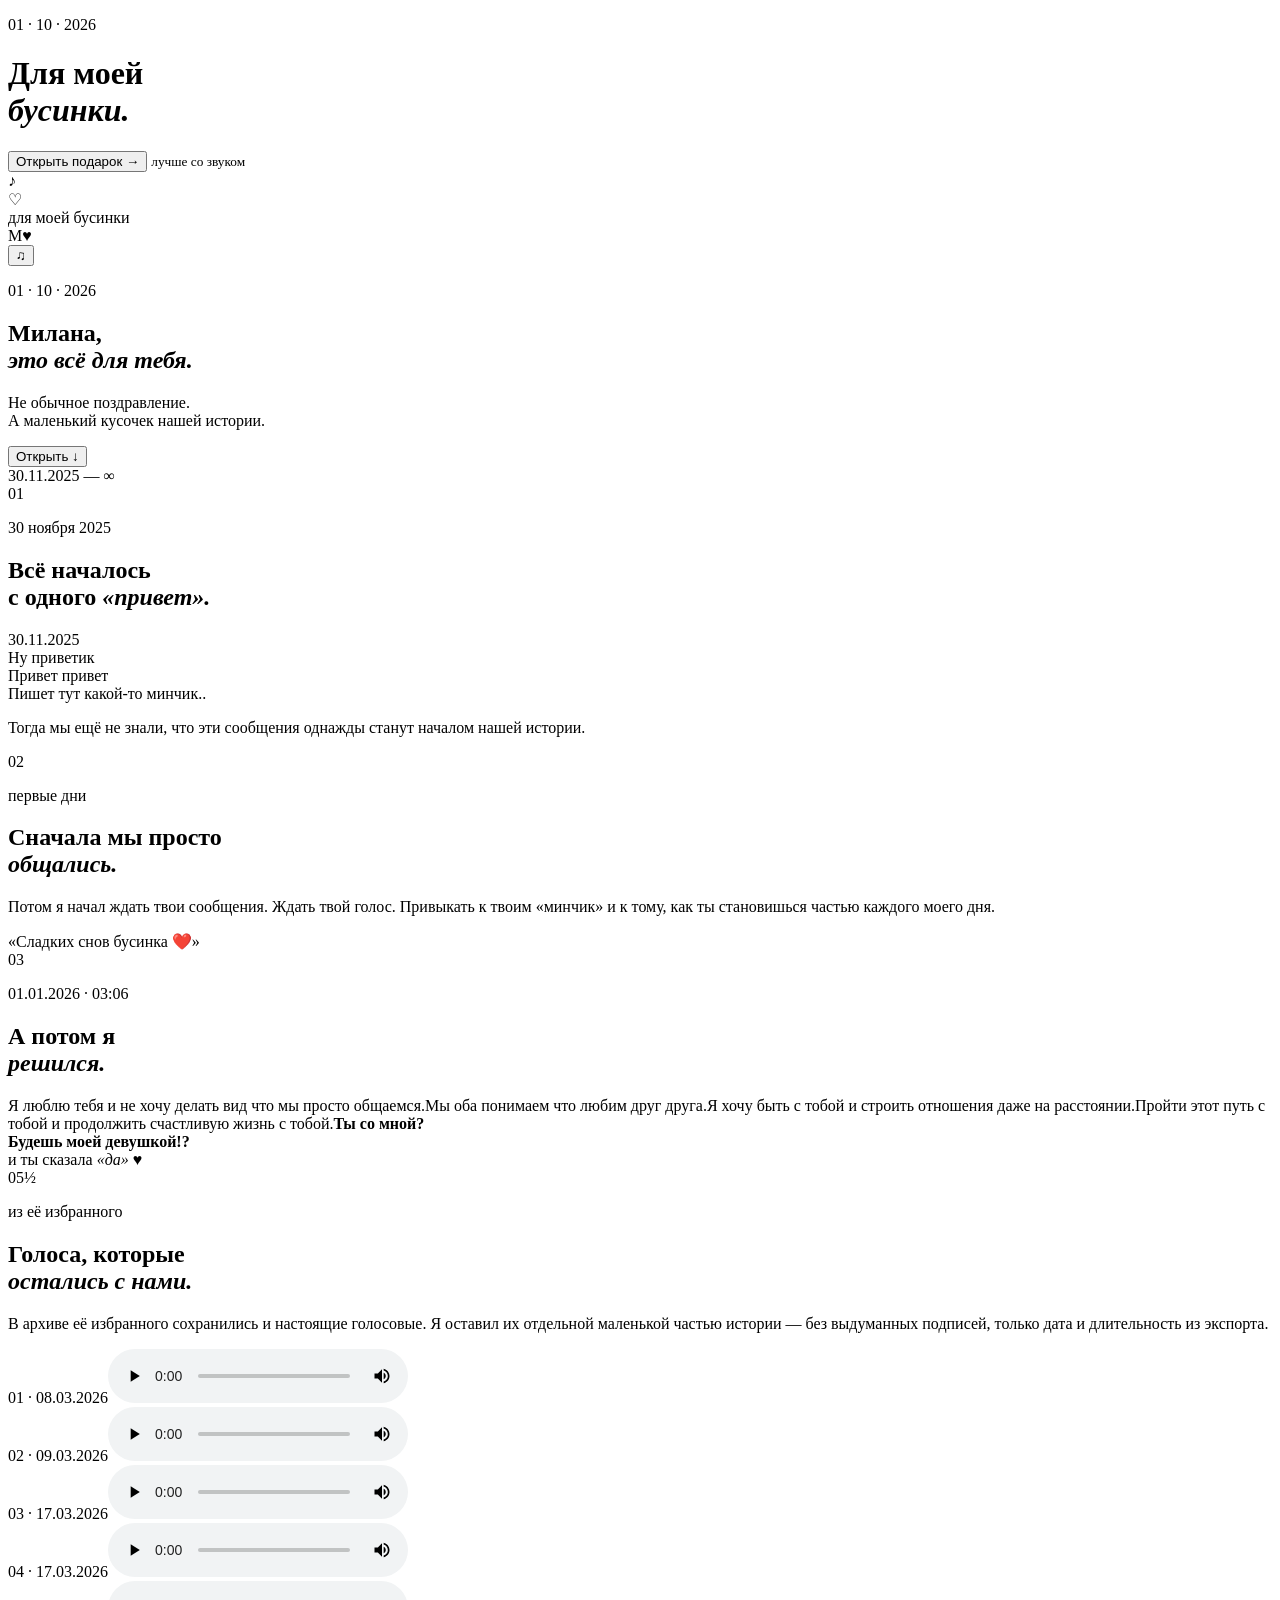
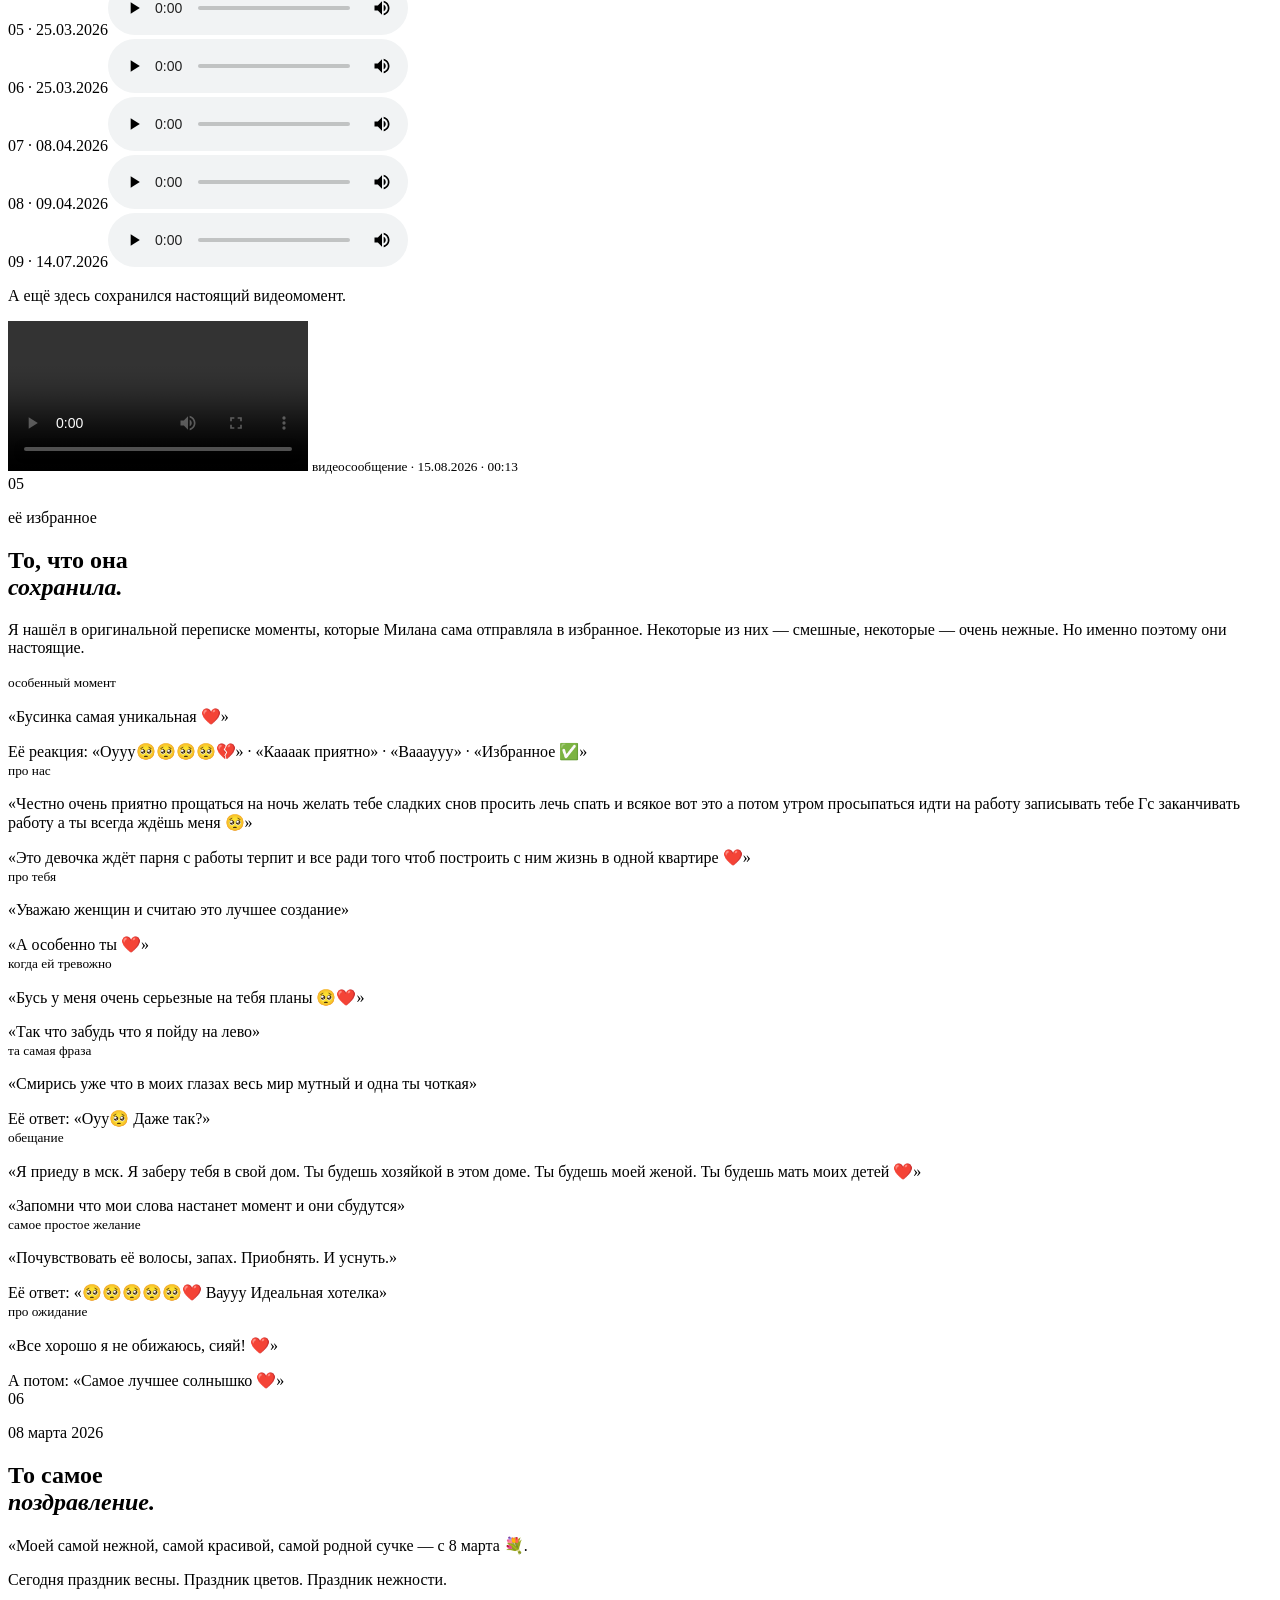
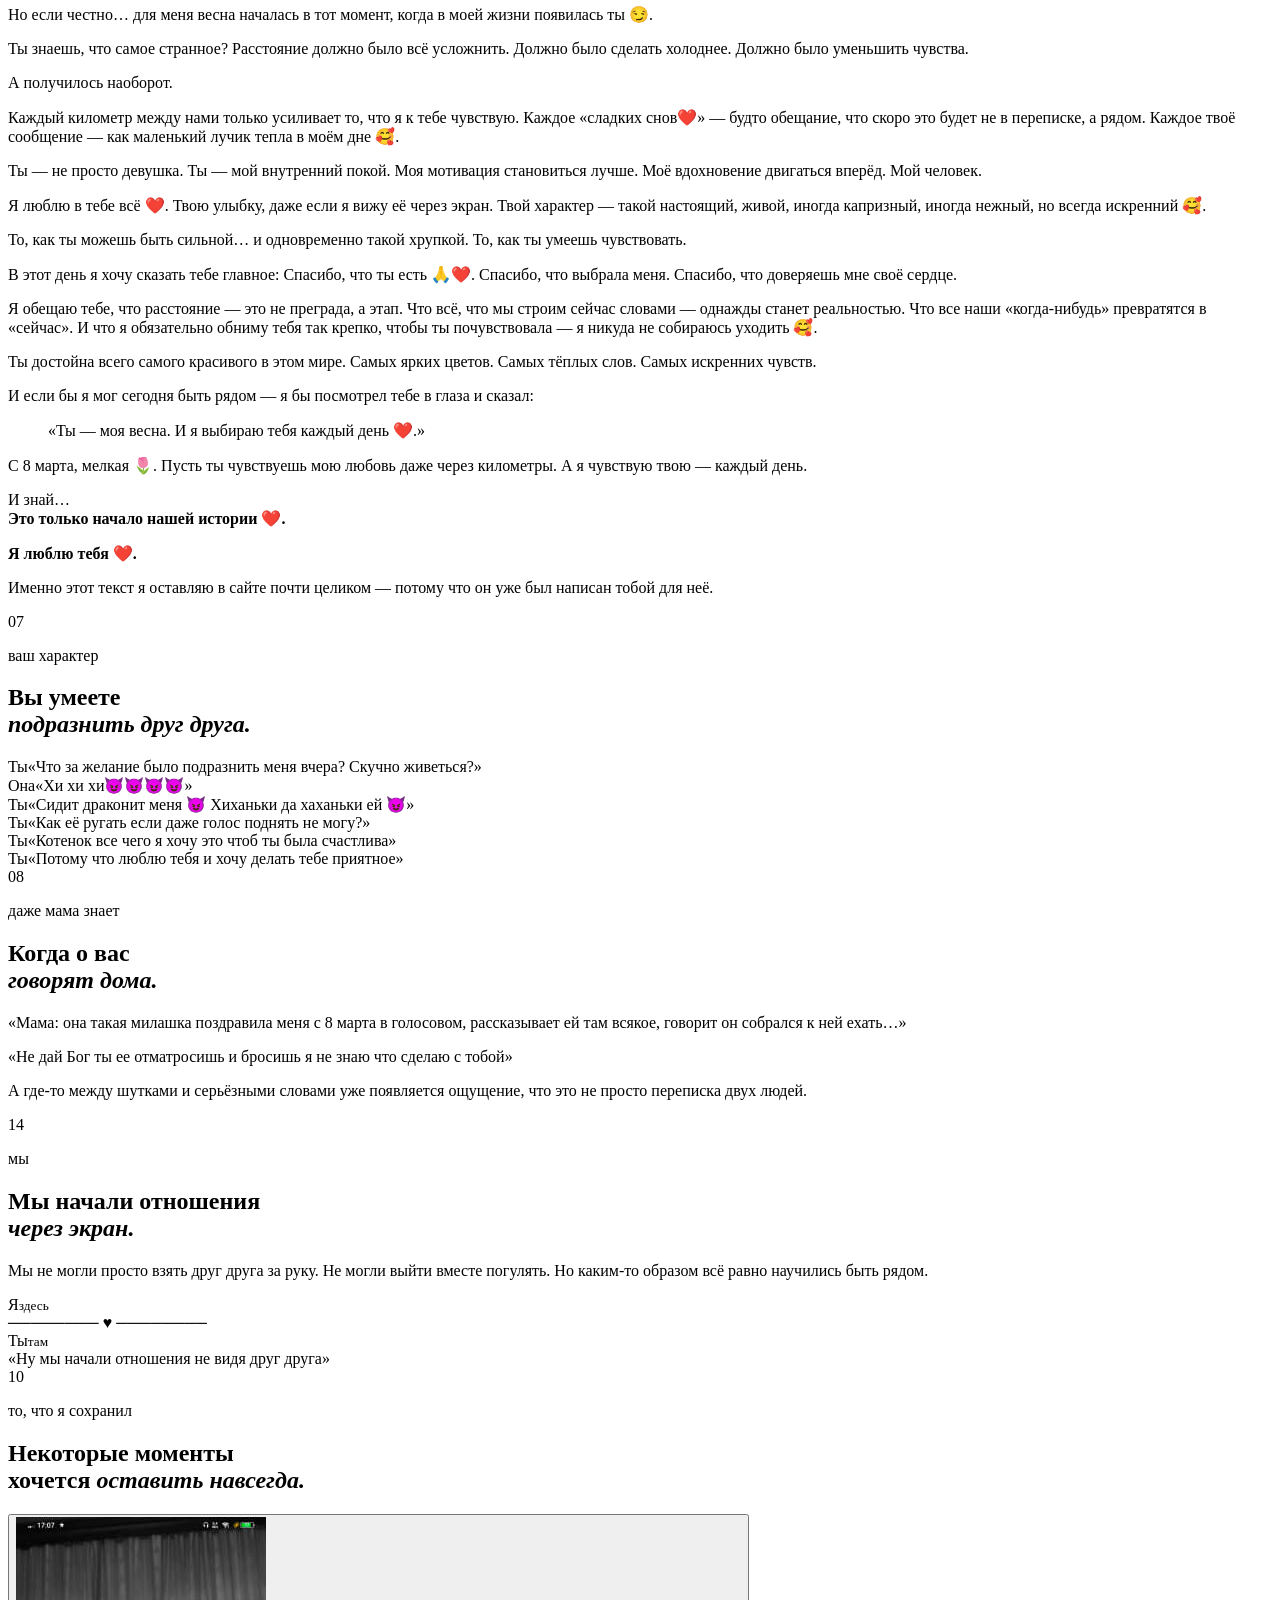
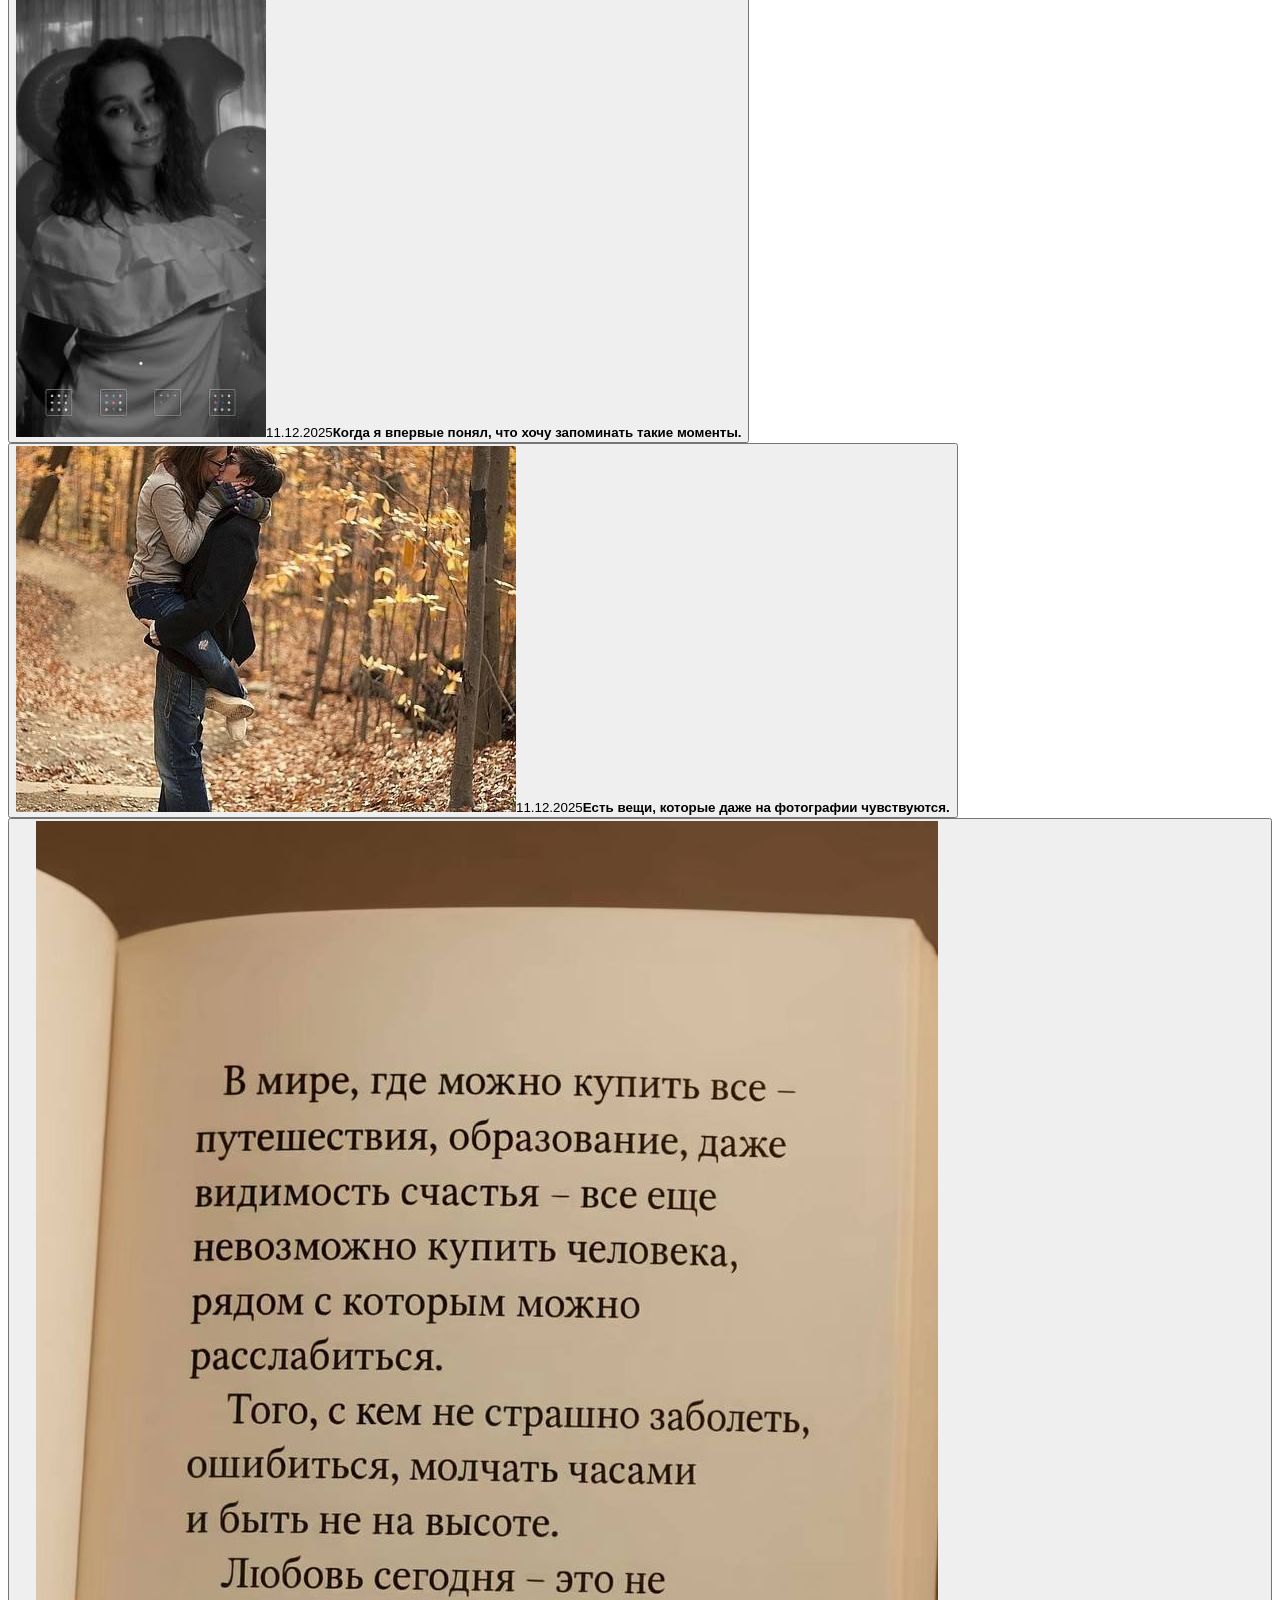
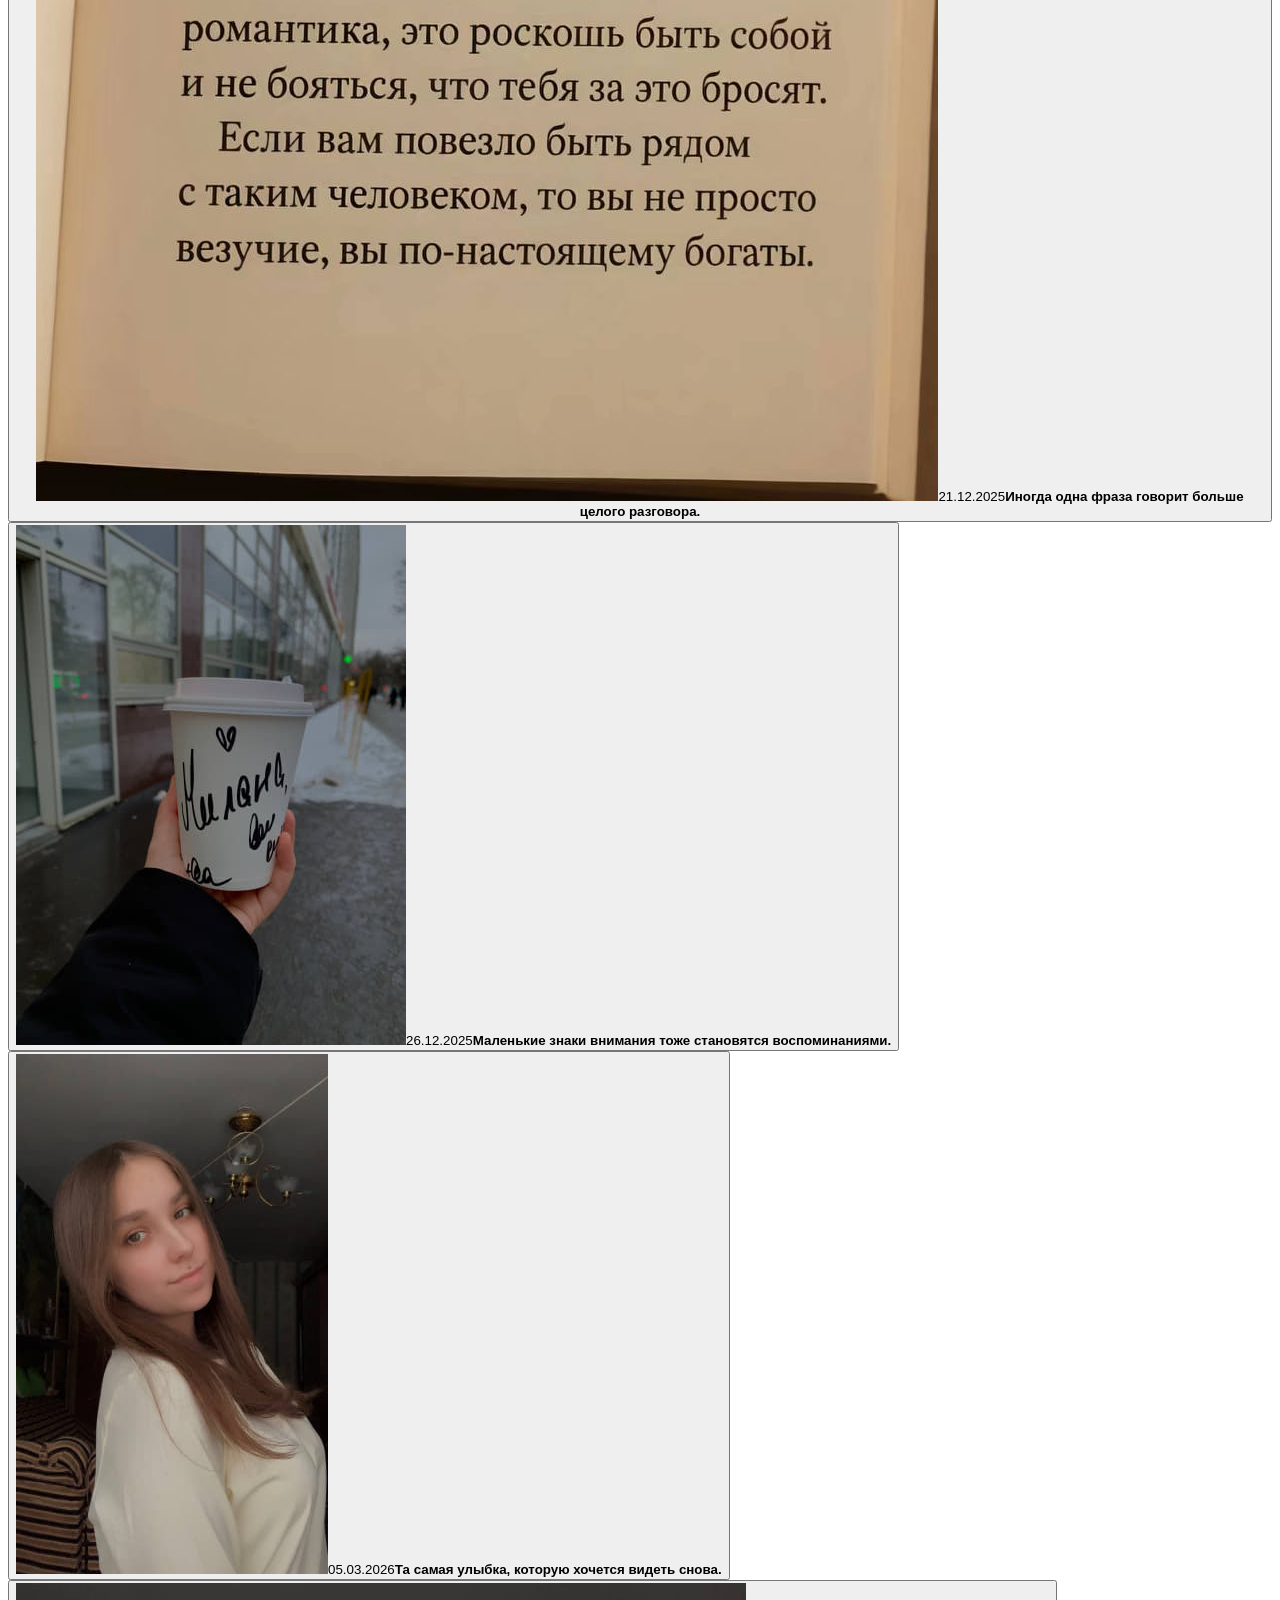
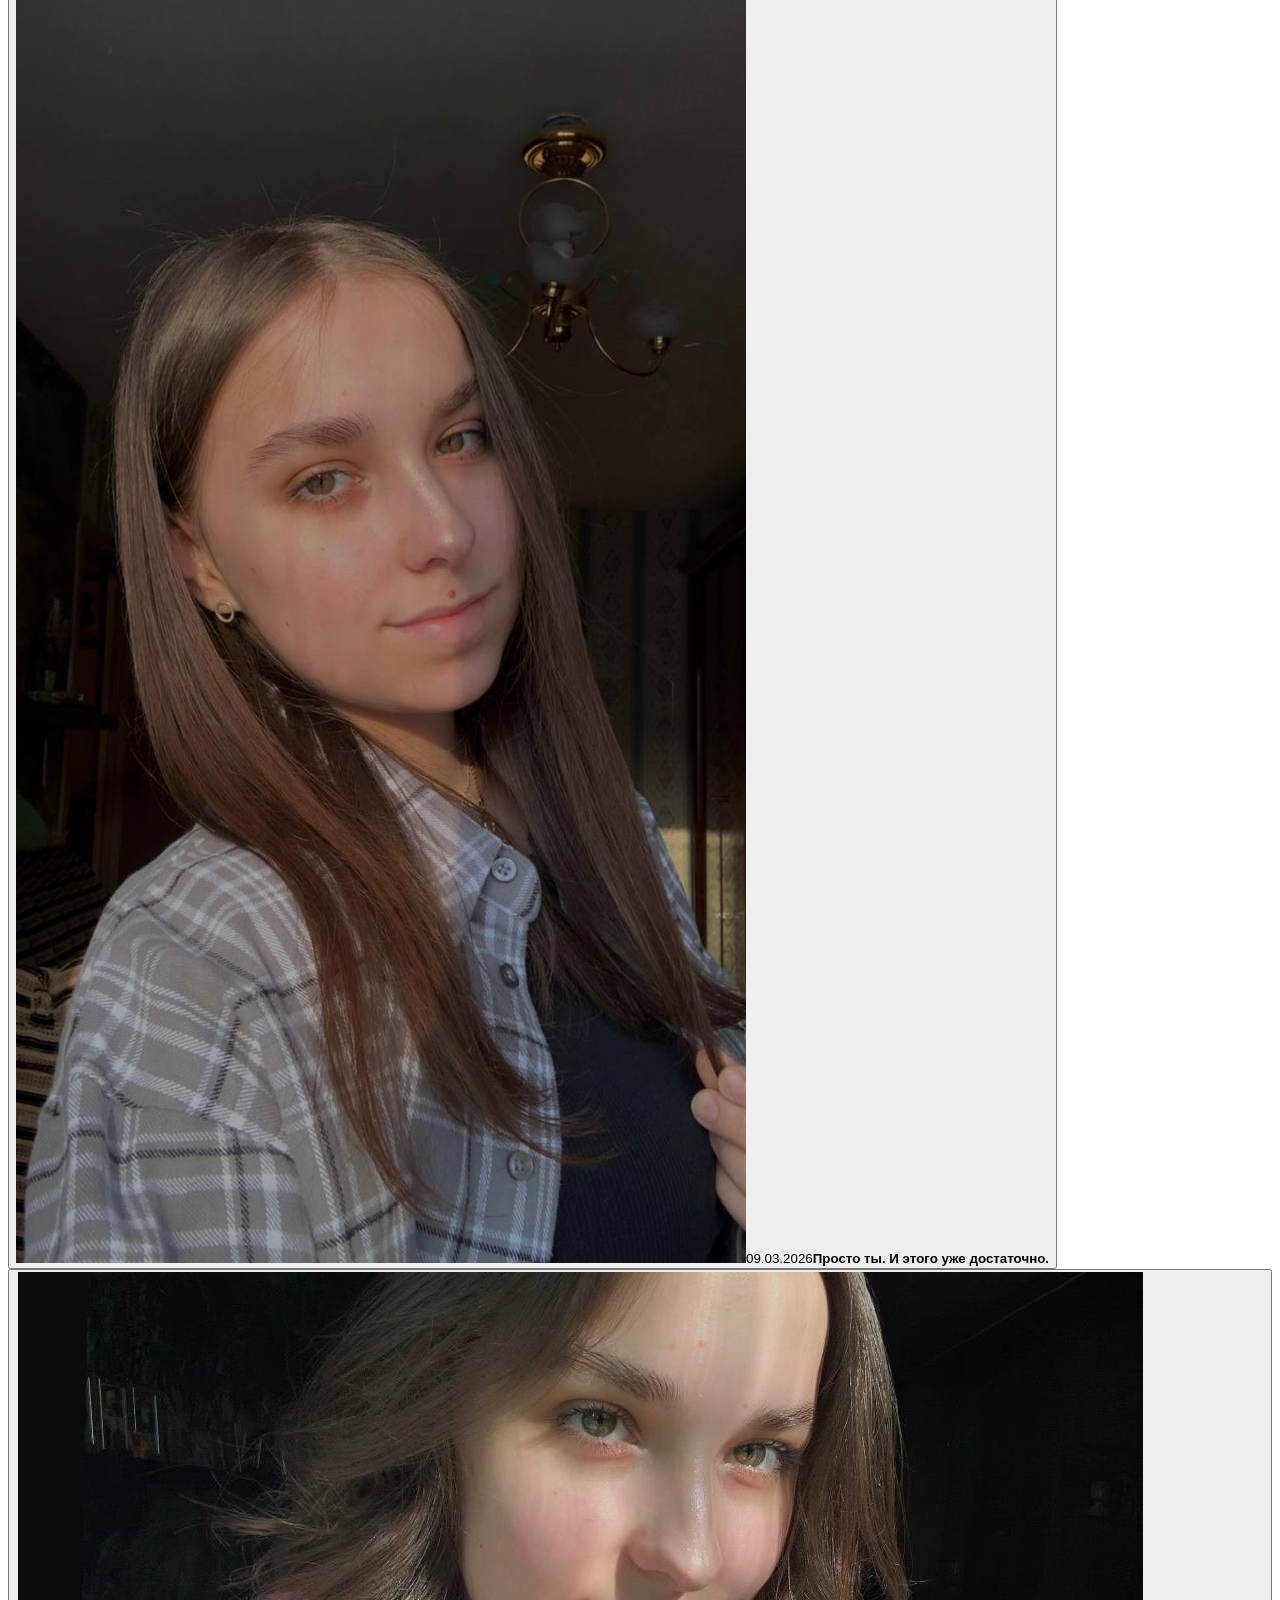
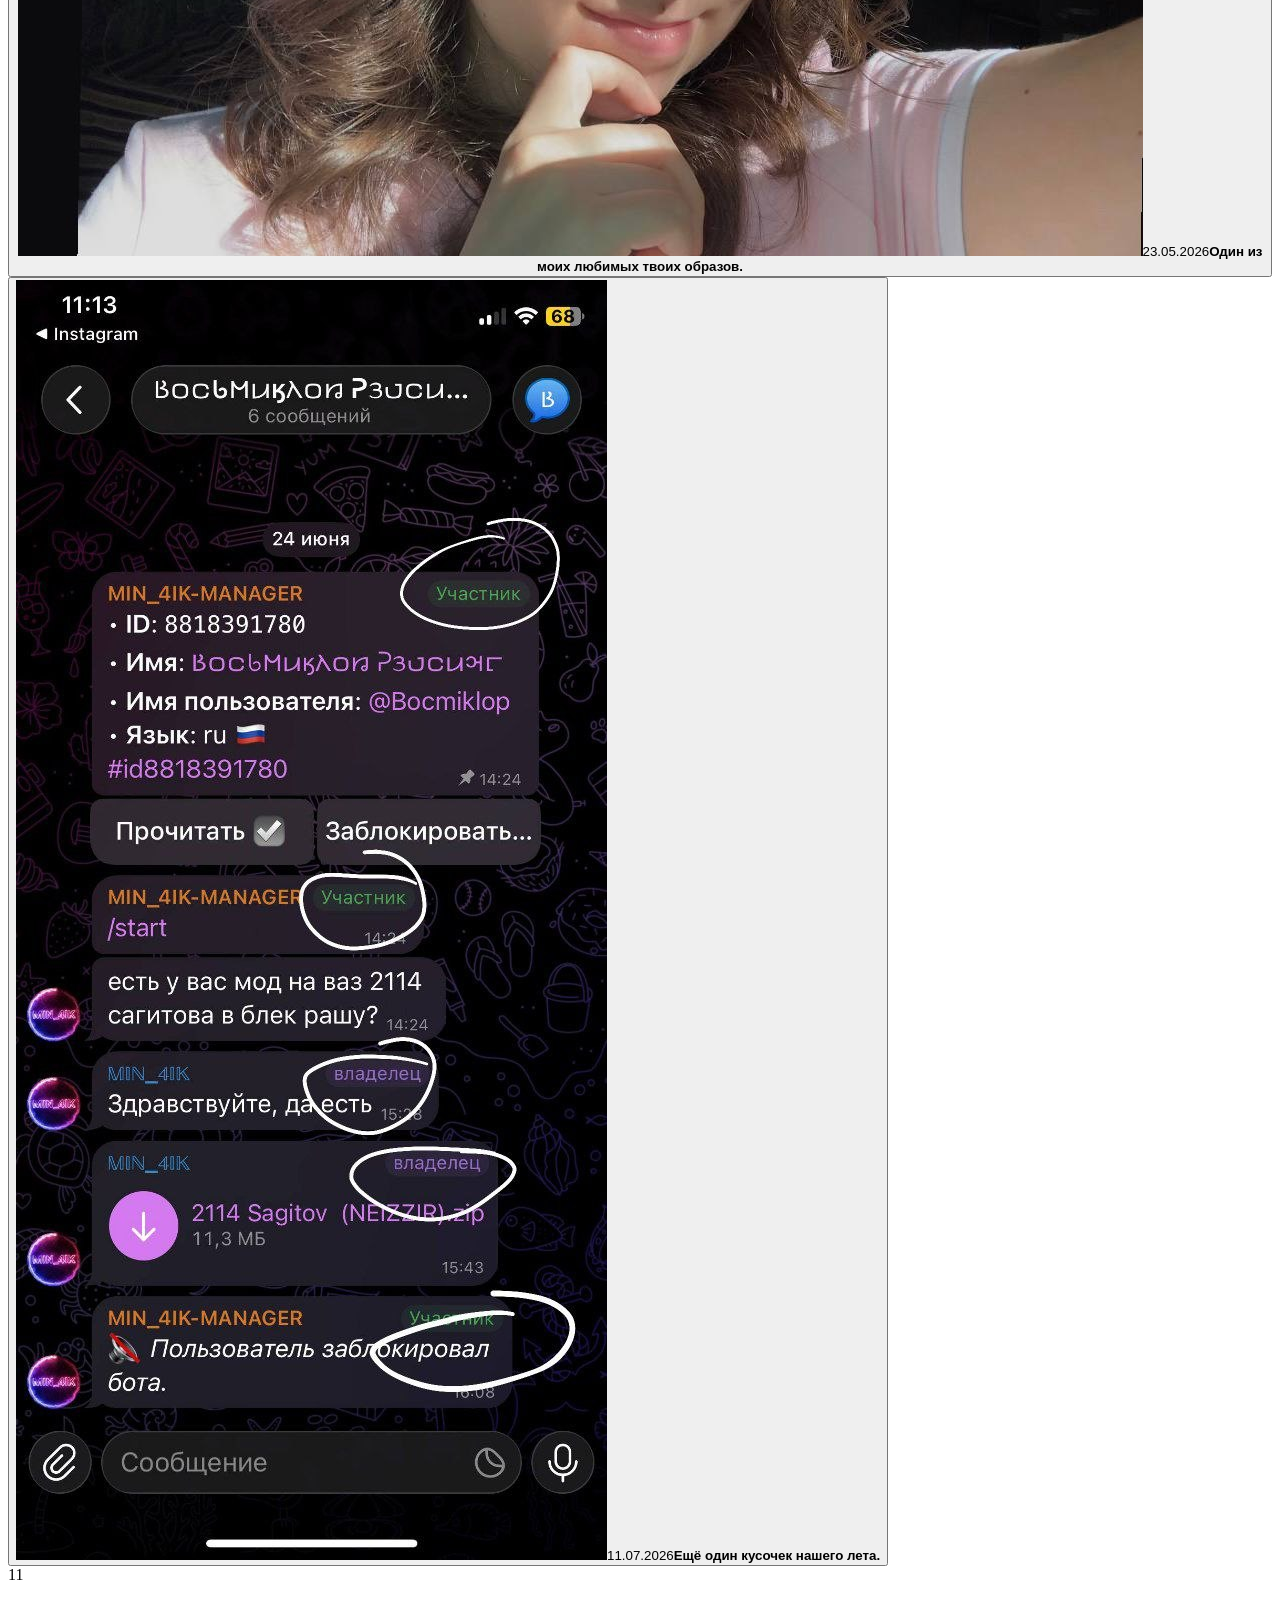
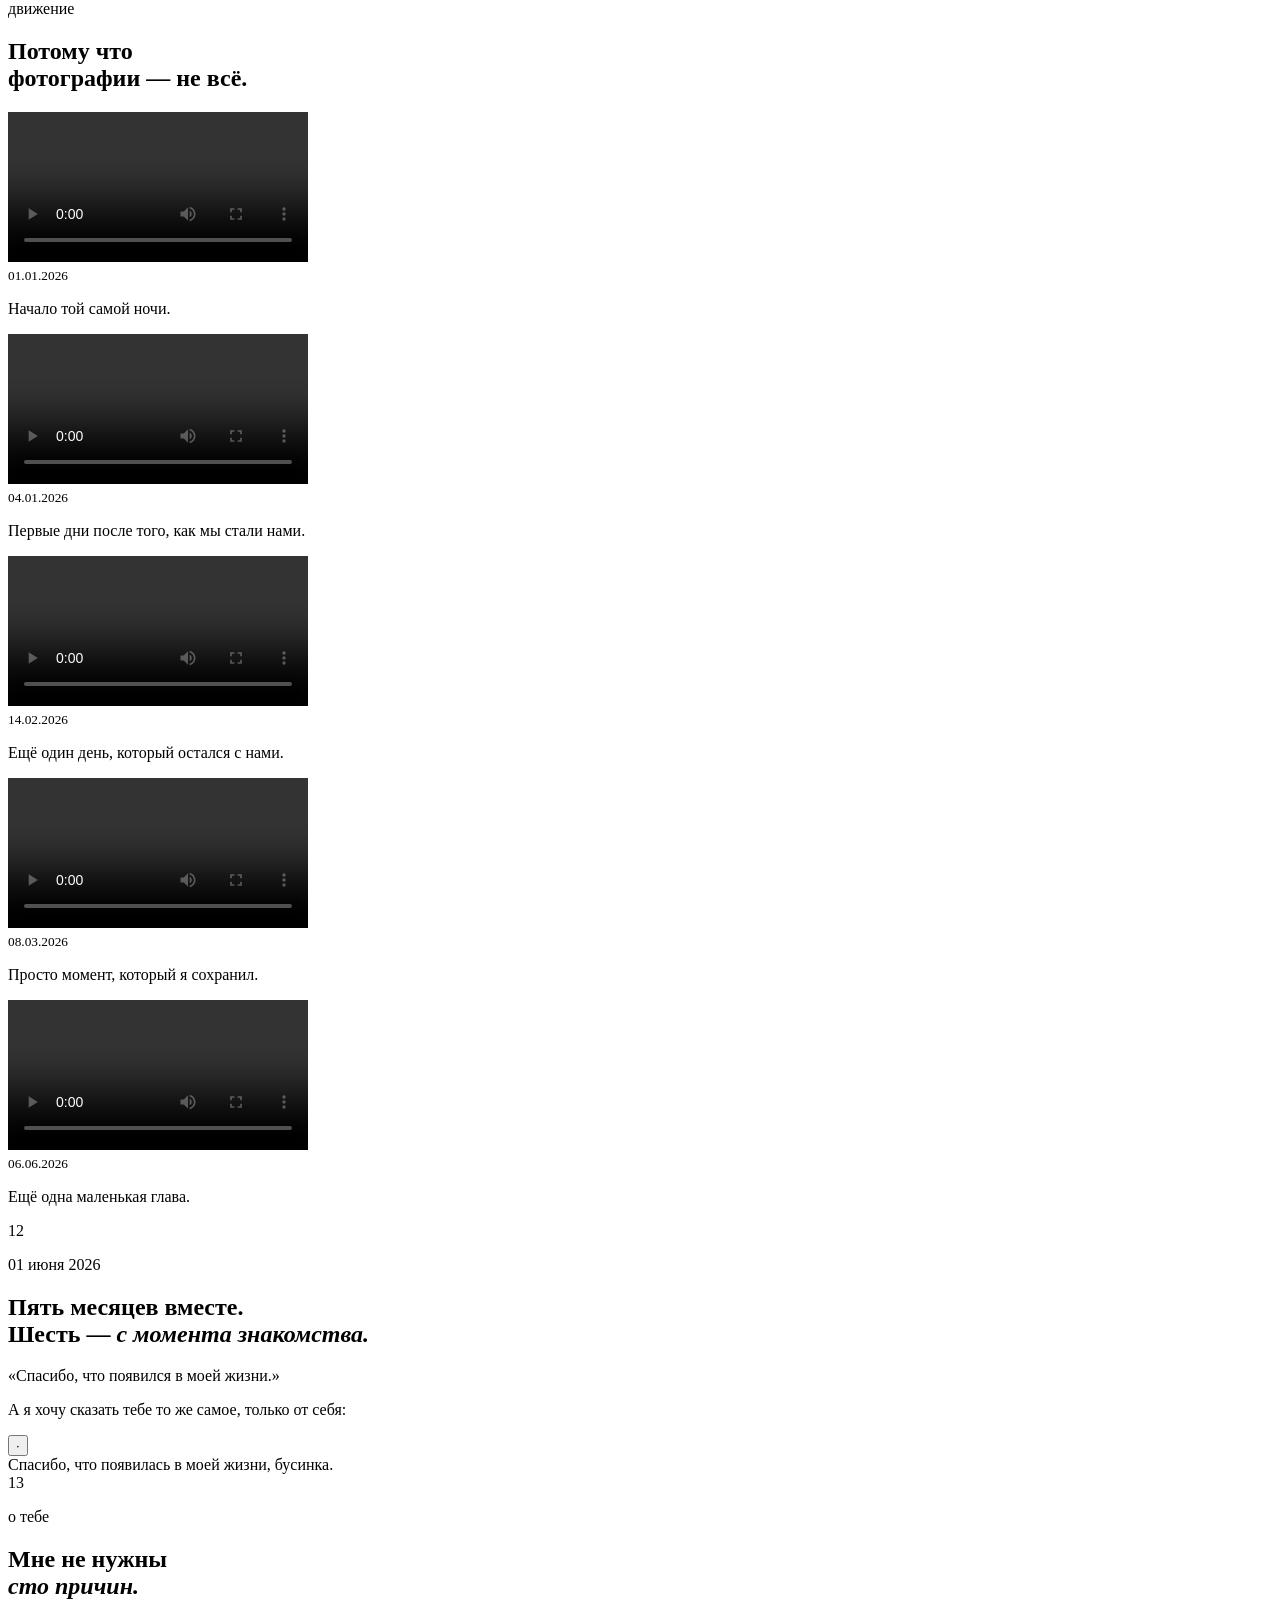
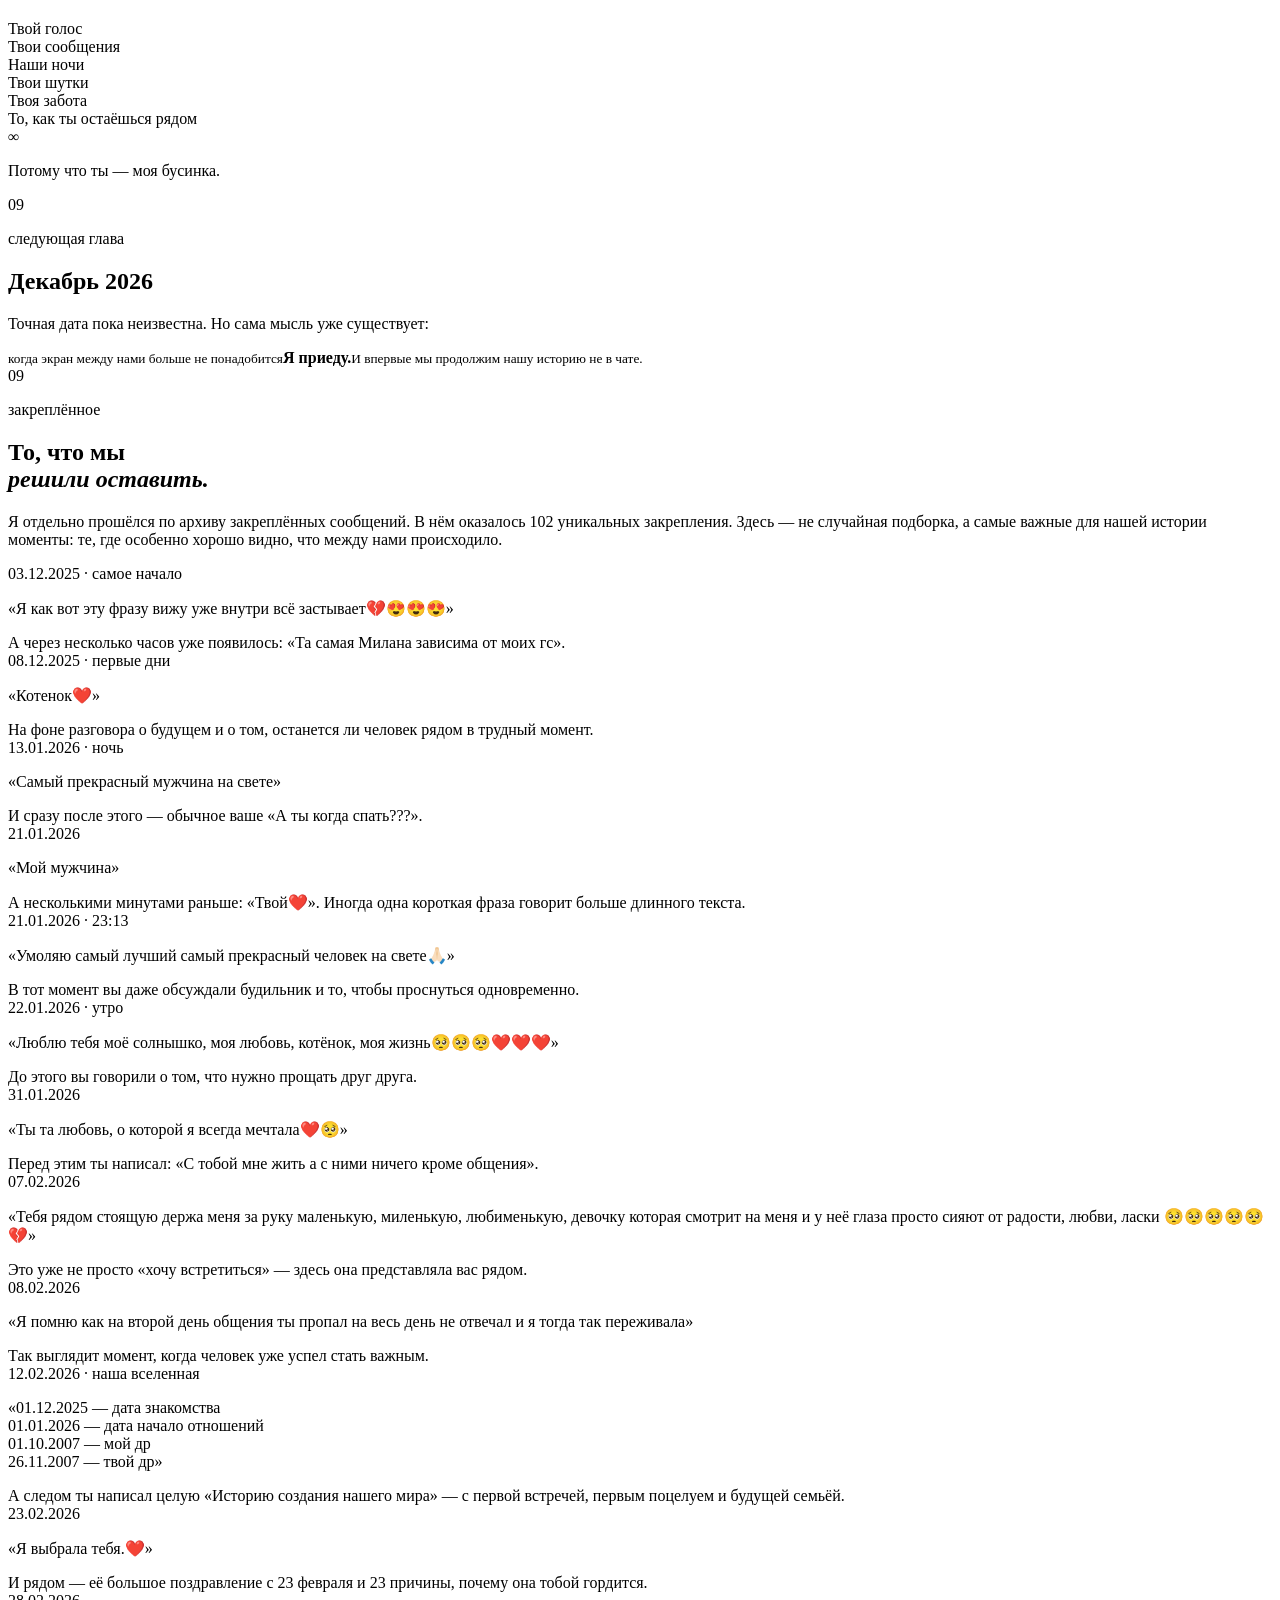
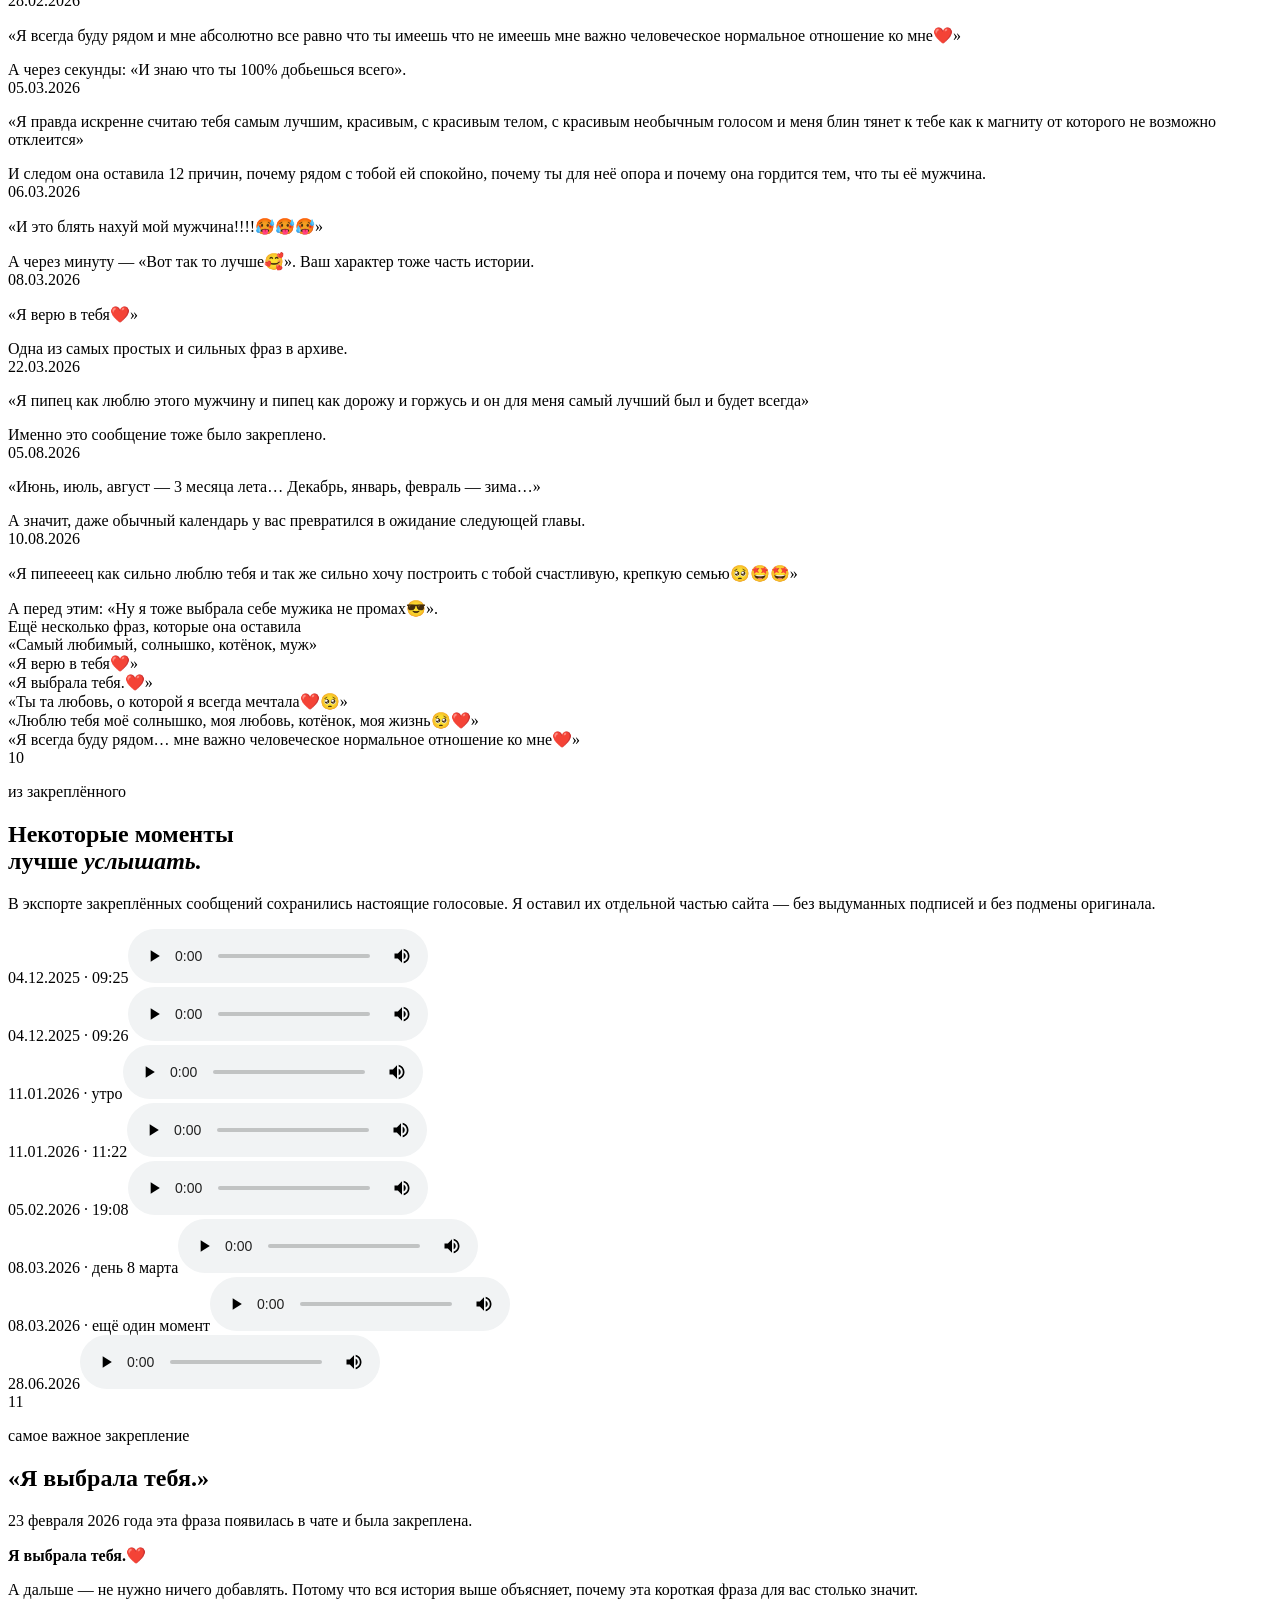
==== commit 8cc9a4c7: "Rename index-46.html to index.html" ====
--- a/index.html
+++ b/index.html
@@ -339,4 +339,4 @@
 </div>
 </main>
 <div class="lightbox" id="lightbox"><button id="close">×</button><img id="lightboxImg" alt="Наш момент"><div id="lightboxCaption"></div></div>
-<script src="script.js"></script></body></html>+<script src="script.js"></script></body></html>
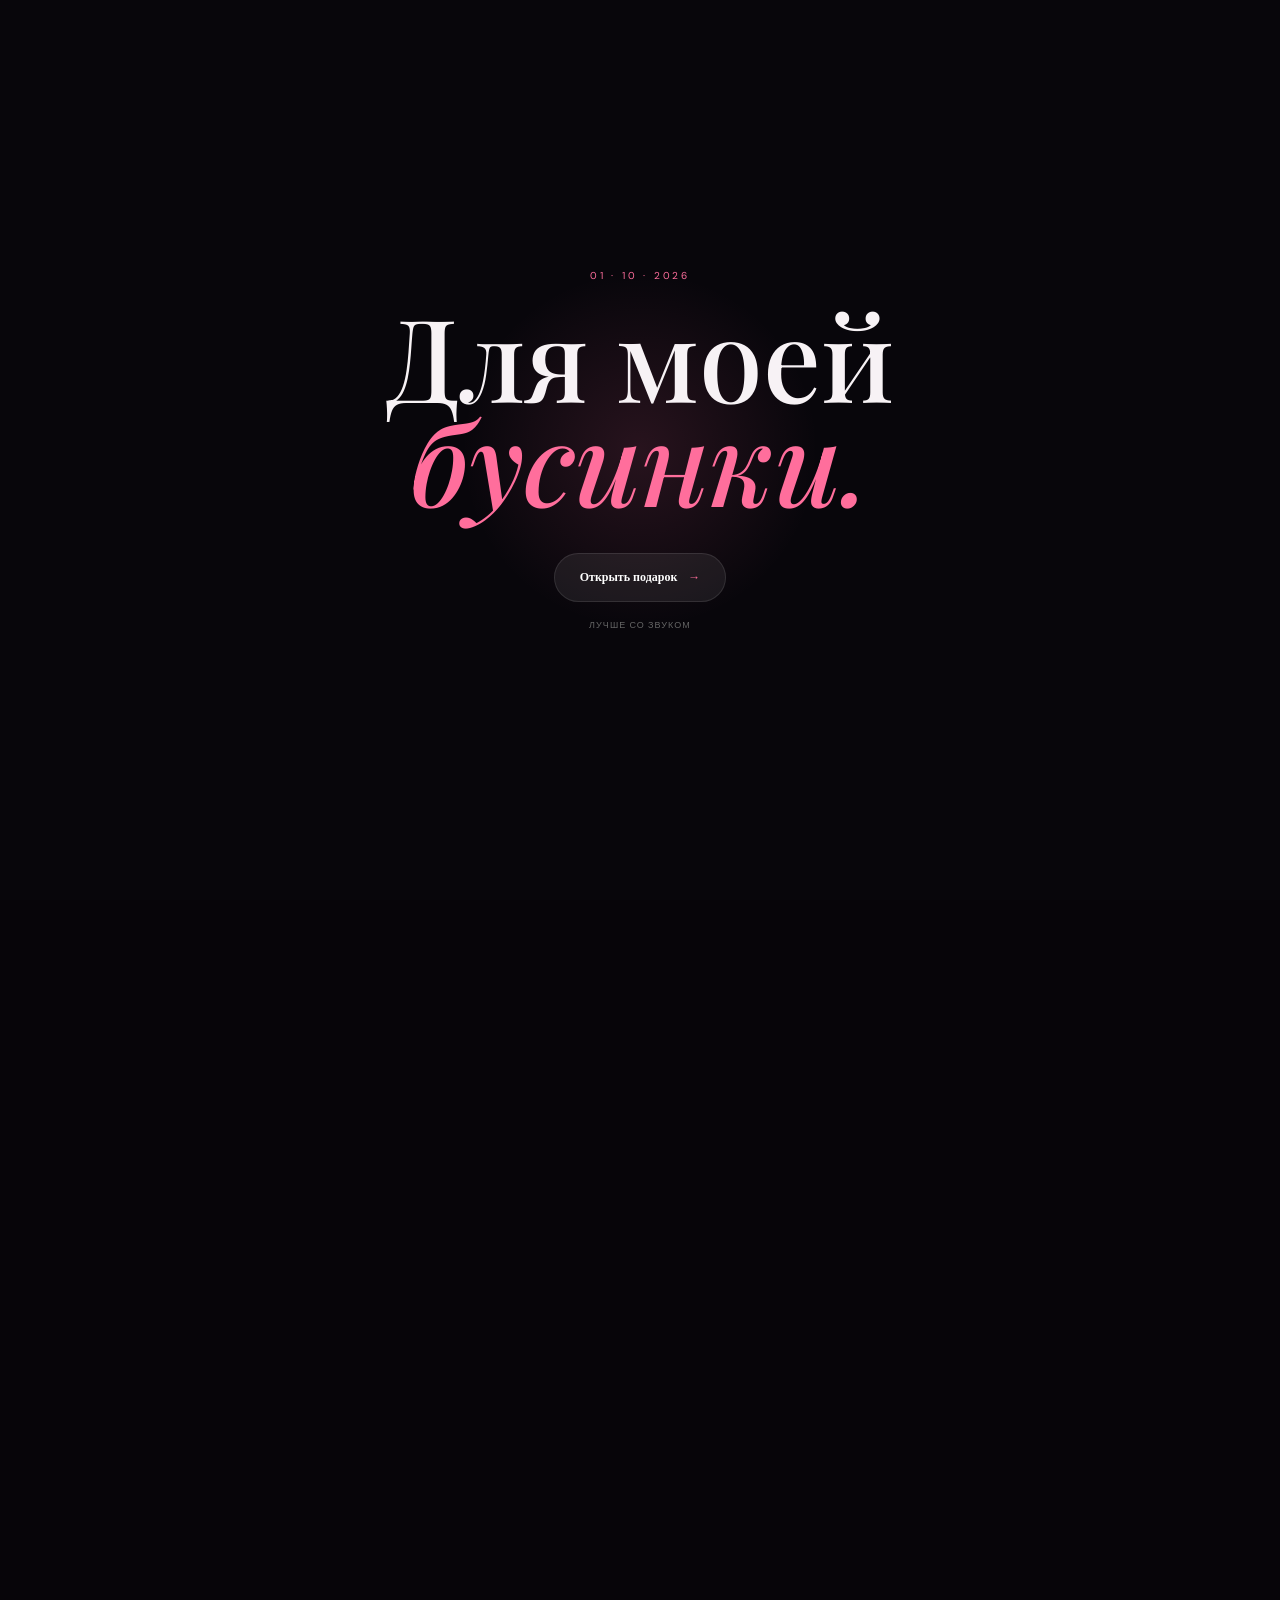
==== commit c59b6acb: "Remove unnecessary text from index.html Removed several paragraphs from the index.html file, includi" ====
--- a/index.html
+++ b/index.html
@@ -25,7 +25,6 @@
   <div class="num">05½</div>
   <p class="kicker">из её избранного</p>
   <h2>Голоса, которые<br><em>остались с нами.</em></h2>
-  <p class="copy">В архиве её избранного сохранились и настоящие голосовые. Я оставил их отдельной маленькой частью истории — без выдуманных подписей, только дата и длительность из экспорта.</p>
   <div class="audio-list">
     <div class="audio-item"><span>01 · 08.03.2026</span><audio controls src="assets/voice/audio_1@30-08-2026_13-32-04.ogg"></audio></div>
     <div class="audio-item"><span>02 · 09.03.2026</span><audio controls src="assets/voice/audio_2@30-08-2026_13-32-04.ogg"></audio></div>
@@ -48,7 +47,6 @@
   <div class="num">05</div>
   <p class="kicker">её избранное</p>
   <h2>То, что она<br><em>сохранила.</em></h2>
-  <p class="copy">Я нашёл в оригинальной переписке моменты, которые Милана сама отправляла в избранное. Некоторые из них — смешные, некоторые — очень нежные. Но именно поэтому они настоящие.</p>
 
   <div class="favorite-stack">
     <article class="fav featured">
@@ -124,7 +122,6 @@
     <p>И знай…<br><strong>Это только начало нашей истории ❤️.</strong></p>
     <p><strong>Я люблю тебя ❤️.</strong></p>
   </div>
-  <p class="aside">Именно этот текст я оставляю в сайте почти целиком — потому что он уже был написан тобой для неё.</p>
 </section>
 
 <section class="section little-things reveal">
@@ -176,7 +173,6 @@
   <div class="num">09</div>
   <p class="kicker">закреплённое</p>
   <h2>То, что мы<br><em>решили оставить.</em></h2>
-  <p class="copy">Я отдельно прошёлся по архиву закреплённых сообщений. В нём оказалось 102 уникальных закрепления. Здесь — не случайная подборка, а самые важные для нашей истории моменты: те, где особенно хорошо видно, что между нами происходило.</p>
 
   <div class="pin-timeline">
     <article class="pin-card">
@@ -271,72 +267,4 @@
 
     <article class="pin-card">
       <div class="pin-date">22.03.2026</div>
-      <p>«Я пипец как люблю этого мужчину и пипец как дорожу и горжусь и он для меня самый лучший был и будет всегда»</p>
-      <span>Именно это сообщение тоже было закреплено.</span>
-    </article>
-
-    <article class="pin-card">
-      <div class="pin-date">05.08.2026</div>
-      <p>«Июнь, июль, август — 3 месяца лета… Декабрь, январь, февраль — зима…»</p>
-      <span>А значит, даже обычный календарь у вас превратился в ожидание следующей главы.</span>
-    </article>
-
-    <article class="pin-card featured">
-      <div class="pin-date">10.08.2026</div>
-      <p>«Я пипеееец как сильно люблю тебя и так же сильно хочу построить с тобой счастливую, крепкую семью🥺🤩🤩»</p>
-      <span>А перед этим: «Ну я тоже выбрала себе мужика не промах😎».</span>
-    </article>
-  </div>
-
-  <div class="mini-title">Ещё несколько фраз, которые она оставила</div>
-  <div class="quote-grid">
-    <div>«Самый любимый, солнышко, котёнок, муж»</div>
-    <div>«Я верю в тебя❤️»</div>
-    <div>«Я выбрала тебя.❤️»</div>
-    <div>«Ты та любовь, о которой я всегда мечтала❤️🥺»</div>
-    <div>«Люблю тебя моё солнышко, моя любовь, котёнок, моя жизнь🥺❤️»</div>
-    <div>«Я всегда буду рядом… мне важно человеческое нормальное отношение ко мне❤️»</div>
-  </div>
-</section>
-
-<section class="section pinned-audio reveal">
-  <div class="num">10</div>
-  <p class="kicker">из закреплённого</p>
-  <h2>Некоторые моменты<br>лучше <em>услышать.</em></h2>
-  <p class="copy">В экспорте закреплённых сообщений сохранились настоящие голосовые. Я оставил их отдельной частью сайта — без выдуманных подписей и без подмены оригинала.</p>
-  <div class="audio-list">
-    <div class="audio-card"><span>04.12.2025 · 09:25</span><audio controls preload="metadata" src="assets/pinned_voice/audio_1@30-08-2026_13-43-12.ogg"></audio></div>
-    <div class="audio-card"><span>04.12.2025 · 09:26</span><audio controls preload="metadata" src="assets/pinned_voice/audio_2@30-08-2026_13-43-12.ogg"></audio></div>
-    <div class="audio-card"><span>11.01.2026 · утро</span><audio controls preload="metadata" src="assets/pinned_voice/audio_7@30-08-2026_13-43-12.ogg"></audio></div>
-    <div class="audio-card"><span>11.01.2026 · 11:22</span><audio controls preload="metadata" src="assets/pinned_voice/audio_8@30-08-2026_13-43-12.ogg"></audio></div>
-    <div class="audio-card"><span>05.02.2026 · 19:08</span><audio controls preload="metadata" src="assets/pinned_voice/audio_18@30-08-2026_13-43-13.ogg"></audio></div>
-    <div class="audio-card"><span>08.03.2026 · день 8 марта</span><audio controls preload="metadata" src="assets/pinned_voice/audio_24@30-08-2026_13-43-13.ogg"></audio></div>
-    <div class="audio-card"><span>08.03.2026 · ещё один момент</span><audio controls preload="metadata" src="assets/pinned_voice/audio_25@30-08-2026_13-43-13.ogg"></audio></div>
-    <div class="audio-card"><span>28.06.2026</span><audio controls preload="metadata" src="assets/pinned_voice/audio_31@30-08-2026_13-43-14.ogg"></audio></div>
-  </div>
-</section>
-
-<section class="section pinned-future reveal">
-  <div class="num">11</div>
-  <p class="kicker">самое важное закрепление</p>
-  <h2>«Я выбрала тебя.»</h2>
-  <div class="promise-card">
-    <p>23 февраля 2026 года эта фраза появилась в чате и была закреплена.</p>
-    <strong>Я выбрала тебя.❤️</strong>
-    <p>А дальше — не нужно ничего добавлять. Потому что вся история выше объясняет, почему эта короткая фраза для вас столько значит.</p>
-  </div>
-</section>
-
-<section class="final reveal"><div class="orb"></div><p class="kicker">01.10.2007 · 19 лет</p><h2>С днём рождения,<br><em>моя бусинка.</em></h2><p class="finalcopy">Спасибо за каждый разговор.<br>За каждый голос.<br>За каждую фотографию.<br>За каждую ночь.<br><br>Спасибо за то, что несмотря на расстояние<br>ты стала мне настолько близкой.</p><div class="signature">Твой Минчик ♥</div><div class="end">Это не конец нашей истории.<br><em>Это только начало.</em></div></section>
-<div class="secret-overlay" id="secretOverlay">
-  <div class="secret-card">
-    <p class="kicker">маленький секрет</p>
-    <h2>Если ты дошла сюда…</h2>
-    <p>значит, ты действительно прочитала всю нашу историю.</p>
-    <strong>А теперь подойди ко мне поближе.<br>Однажды это будет не экран.</strong>
-    <button id="closeSecret">❤️</button>
-  </div>
-</div>
-</main>
-<div class="lightbox" id="lightbox"><button id="close">×</button><img id="lightboxImg" alt="Наш момент"><div id="lightboxCaption"></div></div>
-<script src="script.js"></script></body></html>
+      <p>«Я пипец как люблю этого
--- a/style.css
+++ b/style.css
@@ -0,0 +1,43 @@
+@import url("https://fonts.googleapis.com/css2?family=DM+Sans:wght@400;500;600&family=Playfair+Display:ital,wght@0,500;0,600;1,500;1,600&display=swap");
+:root{--bg:#070509;--fg:#f7f2f5;--muted:#9e969f;--pink:#ff6e9c;--line:rgba(255,255,255,.1);--glass:rgba(255,255,255,.045);--border:rgba(255,255,255,.1);--accent:#ff6e9c;--card:rgba(255,255,255,.045)}*{box-sizing:border-box}html{scroll-behavior:smooth}body{margin:0;background:var(--bg);color:var(--fg);font-family:"DM Sans",sans-serif;overflow-x:hidden}.stars{position:fixed;inset:0;z-index:-2;background-image:radial-gradient(circle,rgba(255,255,255,.7) 0 1px,transparent 1.4px),radial-gradient(circle,rgba(255,255,255,.45) 0 1px,transparent 1.3px);background-size:170px 210px,270px 290px;background-position:10px 30px,80px 110px;opacity:.25}.cursor-glow{position:fixed;width:280px;height:280px;border-radius:50%;pointer-events:none;background:radial-gradient(circle,rgba(255,90,140,.12),transparent 65%);transform:translate(-50%,-50%);z-index:0}.loader{position:fixed;inset:0;background:#070509;z-index:20;display:grid;place-content:center;text-align:center;gap:12px;color:#aaa;font-size:11px;letter-spacing:.2em;text-transform:uppercase;transition:opacity .8s}.loader.hide{opacity:0;pointer-events:none}.loader-heart{font:60px "Playfair Display";color:var(--pink);animation:pulse 1.5s infinite}.progress{position:fixed;top:0;left:0;width:100%;height:2px;z-index:12;background:transparent}.progress i{display:block;width:0;height:100%;background:var(--pink)}header{position:fixed;z-index:10;top:22px;left:7vw;right:7vw;display:flex;justify-content:space-between;align-items:center}.brand{font:600 13px "DM Sans";letter-spacing:.15em}.brand span{color:var(--pink);margin-left:4px}.icon{border:1px solid var(--line);background:rgba(7,5,9,.5);color:#eee;border-radius:50%;width:38px;height:38px;backdrop-filter:blur(12px)}main{position:relative;z-index:1}.hero,.section,.final{max-width:1120px;margin:auto;padding:120px 7vw}.hero{min-height:100svh;display:flex;flex-direction:column;justify-content:center;align-items:flex-start;position:relative}.orb{position:absolute;width:520px;height:520px;border-radius:50%;background:radial-gradient(circle,rgba(255,83,137,.18),transparent 65%);filter:blur(18px);left:45%;top:30%;transform:translate(-50%,-50%);z-index:-1}.kicker{font-size:10px;letter-spacing:.27em;text-transform:uppercase;color:var(--pink);margin:0 0 22px}.hero h1,.section h2,.final h2{font:500 clamp(50px,8vw,94px)/.98 "Playfair Display",serif;letter-spacing:-.045em;margin:0}.hero h1 em,.section h2 em,.final h2 em{font-style:italic;color:var(--pink)}.lead{font-size:17px;line-height:1.8;color:var(--muted);margin:35px 0}.start{border:1px solid var(--line);border-radius:999px;background:var(--glass);color:white;padding:15px 22px;font:600 12px "DM Sans";backdrop-filter:blur(15px);cursor:pointer;transition:.3s}.start:hover{transform:translateY(-3px);border-color:rgba(255,110,156,.45)}.start span{color:var(--pink);margin-left:10px}.hero-bottom{position:absolute;bottom:28px;left:7vw;color:#625c64;font-size:9px;letter-spacing:.25em}.section{min-height:100svh;display:flex;flex-direction:column;justify-content:center}.num{font-size:10px;color:#625c64;margin-bottom:22px}.copy,.aside{max-width:700px;color:#c9c1c8;font-size:17px;line-height:1.9;margin-top:28px}.aside{color:var(--muted);font-size:13px}.story-card{max-width:640px;margin:25px 0;padding:28px;border:1px solid var(--line);border-radius:26px;background:var(--glass);backdrop-filter:blur(18px)}.date{color:#69616a;font-size:10px;letter-spacing:.15em;margin-bottom:20px}.bubble{width:max-content;max-width:88%;padding:13px 16px;border-radius:18px;background:#151218;margin:9px 0;font-size:14px;line-height:1.45}.bubble.me{margin-left:auto;background:rgba(255,102,153,.1)}.phrase,.quote{font:italic clamp(28px,5vw,48px)/1.35 "Playfair Display",serif;padding:40px 0;border-top:1px solid var(--line);border-bottom:1px solid var(--line);margin-top:35px}.phrase.small{font-size:26px}.proposal .letter{max-width:800px;padding:35px;border:1px solid var(--line);border-radius:26px;background:rgba(255,255,255,.035);line-height:1.8;color:#d8d0d7}.letter span{display:block;margin-bottom:15px}.letter strong{display:block;color:var(--pink);font:500 28px/1.3 "Playfair Display";margin-top:28px}.yes{font:500 32px "Playfair Display";margin-top:28px}.yes em{color:var(--pink)}.yes span{color:var(--pink)}.distance{display:flex;align-items:center;gap:20px;margin:50px 0;max-width:760px;font:500 34px "Playfair Display"}.distance span{font:16px "DM Sans";color:var(--pink);white-space:nowrap}.distance small{display:block;color:var(--muted);font:9px "DM Sans";letter-spacing:.2em;text-transform:uppercase;margin-top:6px}.gallery{display:grid;grid-template-columns:repeat(2,1fr);gap:16px;margin-top:35px}.photo{border:0;padding:0;text-align:left;background:none;color:inherit;cursor:pointer}.photo img{width:100%;height:430px;object-fit:cover;border-radius:22px;display:block;transition:.6s;filter:saturate(.9)}.photo:nth-child(3n) img{height:330px}.photo:hover img{transform:scale(.985);filter:saturate(1.05)}.photo span,.photo b{display:block}.photo span{font-size:9px;color:var(--pink);letter-spacing:.16em;margin:12px 4px 5px}.photo b{font:500 17px "Playfair Display";padding:0 4px;color:#d9d1d8}.videos{display:grid;grid-template-columns:repeat(2,1fr);gap:18px;margin-top:35px}.vcard{border:1px solid var(--line);border-radius:22px;overflow:hidden;background:var(--glass)}.vcard video{width:100%;display:block;background:#020103;max-height:600px}.vcard div{padding:15px}.vcard small{color:var(--pink);font-size:9px;letter-spacing:.15em}.vcard p{margin:6px 0 0;color:#c7c0c7;font:500 16px "Playfair Display"}.signature{font:500 30px "Playfair Display";color:var(--pink);margin-top:20px}.reasons{display:grid;grid-template-columns:repeat(2,1fr);gap:10px;margin-top:30px}.reasons div{padding:24px;border:1px solid var(--line);border-radius:18px;background:var(--glass);font:500 19px "Playfair Display"}.last-reason{text-align:center;font:100px "Playfair Display";color:var(--pink);margin-top:50px}.last-reason p{font:500 20px "Playfair Display";color:#ddd;font-style:italic}.future-card{max-width:800px;margin-top:30px;padding:42px;border:1px solid var(--line);border-radius:28px;background:linear-gradient(140deg,rgba(255,255,255,.05),rgba(255,85,140,.04));display:flex;flex-direction:column;gap:17px}.future-card small{color:var(--muted);font-size:12px}.future-card strong{font:500 clamp(54px,9vw,105px) "Playfair Display";color:var(--pink)}.final{min-height:100svh;text-align:center;align-items:center;position:relative;justify-content:center}.final .orb{left:50%;top:50%}.finalcopy{color:var(--muted);line-height:2;font-size:16px;margin:35px 0}.end{margin-top:110px;color:#5e5860;font-size:10px;letter-spacing:.2em;text-transform:uppercase;line-height:2}.end em{font-style:normal;color:var(--pink)}.reveal{opacity:0;transform:translateY(35px);transition:1s ease}.reveal.show{opacity:1;transform:none}.lightbox{position:fixed;inset:0;background:rgba(0,0,0,.92);z-index:30;display:none;align-items:center;justify-content:center;padding:30px}.lightbox.open{display:flex}.lightbox img{max-width:94vw;max-height:84vh;border-radius:16px;object-fit:contain}.lightbox button{position:absolute;right:22px;top:18px;background:none;border:0;color:white;font-size:38px}.lightbox div{position:absolute;bottom:18px;color:#aaa;font-size:12px}@keyframes pulse{50%{transform:scale(1.08);opacity:.65}}@media(max-width:700px){header{left:22px;right:22px}.hero,.section,.final{padding-left:22px;padding-right:22px}.hero-bottom{left:22px}.gallery,.videos,.reasons{grid-template-columns:1fr}.photo img,.photo:nth-child(3n) img{height:360px}.distance{gap:8px;font-size:27px}.distance span{font-size:10px}.proposal .letter{padding:24px}.section{padding-top:110px;padding-bottom:110px}}
+
+.favorite-stack{display:grid;gap:14px;margin-top:28px;max-width:850px}
+.fav{padding:26px;border:1px solid var(--border);border-radius:22px;background:rgba(255,255,255,.035);transition:.35s}
+.fav:hover{transform:translateY(-3px);background:rgba(255,255,255,.06)}
+.fav.featured{border-color:rgba(255,107,154,.35);background:linear-gradient(145deg,rgba(255,107,154,.10),rgba(255,255,255,.03))}
+.fav small{display:block;text-transform:uppercase;letter-spacing:.16em;color:var(--accent);font-size:9px;margin-bottom:13px}
+.fav p{font-family:"Playfair Display",serif;font-size:clamp(20px,3vw,29px);line-height:1.45;margin:0 0 12px}
+.fav span{display:block;color:var(--muted);font-size:12px;line-height:1.7}
+.long-letter{max-width:850px;border:1px solid var(--border);border-radius:26px;background:rgba(255,255,255,.035);padding:30px;line-height:1.85;color:#ddd}
+.long-letter p{margin:0 0 20px}
+.long-letter blockquote{margin:28px 0;padding:20px 22px;border-left:2px solid var(--accent);font-size:24px}
+.long-letter strong{color:var(--accent)}
+.banter{display:grid;gap:10px;max-width:760px;margin:18px 0}
+.banter div{padding:17px 19px;border:1px solid var(--border);background:var(--card);border-radius:16px;line-height:1.6}
+.banter span{display:block;color:var(--accent);font-size:10px;letter-spacing:.12em;text-transform:uppercase;margin-bottom:5px}
+.mama-card{max-width:800px;padding:30px;border-radius:25px;border:1px solid var(--border);background:linear-gradient(145deg,rgba(255,255,255,.05),rgba(255,107,154,.04));font-family:"Playfair Display",serif;font-size:22px;line-height:1.55}
+.mama-card p{margin:0 0 22px}.mama-card p:last-child{margin-bottom:0}
+@media(max-width:700px){.long-letter{padding:22px;font-size:14px}.long-letter blockquote{font-size:21px}.mama-card{padding:23px;font-size:19px}.fav{padding:21px}}
+
+.audio-list{display:grid;gap:10px;max-width:850px;margin-top:25px}
+.audio-item{padding:14px 16px;border:1px solid var(--border);border-radius:15px;background:var(--card)}
+.audio-item span{display:block;color:var(--muted);font-size:10px;letter-spacing:.12em;text-transform:uppercase;margin-bottom:8px}
+.audio-item audio{width:100%;height:34px}
+.round-card{max-width:850px;margin-top:25px;padding:20px;border:1px solid var(--border);border-radius:22px;background:var(--card)}
+.round-card video{border-radius:15px;margin-top:12px}
+.round-card small{display:block;color:var(--muted);font-size:10px;margin-top:9px}
+
+.pinned-section{padding-top:150px}.pinned-section .copy,.pinned-audio .copy{max-width:760px;color:var(--muted);line-height:1.8}
+.pin-timeline{display:grid;gap:14px;margin-top:30px;max-width:900px}
+.pin-card{padding:26px;border:1px solid var(--border);border-radius:22px;background:rgba(255,255,255,.035)}
+.pin-card.featured{border-color:rgba(255,107,154,.4);background:linear-gradient(145deg,rgba(255,107,154,.09),rgba(255,255,255,.025))}
+.pin-date{font-size:9px;letter-spacing:.16em;text-transform:uppercase;color:var(--accent);margin-bottom:12px}
+.pin-card p{font-family:"Playfair Display",serif;font-size:clamp(20px,3vw,29px);line-height:1.45;margin:0 0 12px}
+.pin-card span{font-size:12px;color:var(--muted);line-height:1.7}
+.mini-title{margin:50px 0 18px;font-family:"Playfair Display",serif;font-size:28px}
+.quote-grid{display:grid;grid-template-columns:repeat(2,1fr);gap:10px}.quote-grid div{padding:20px;border:1px solid var(--border);border-radius:16px;background:var(--card);font-family:"Playfair Display",serif;font-size:18px;line-height:1.45}
+.audio-list{display:grid;gap:12px;max-width:800px;margin-top:30px}.audio-card{padding:18px;border:1px solid var(--border);border-radius:17px;background:var(--card)}.audio-card span{display:block;font-size:10px;color:var(--accent);letter-spacing:.1em;text-transform:uppercase;margin-bottom:10px}audio{width:100%}
+.promise-card{max-width:800px;padding:40px;border:1px solid rgba(255,107,154,.35);border-radius:28px;background:linear-gradient(145deg,rgba(255,107,154,.09),rgba(255,255,255,.03));font-size:16px;line-height:1.8}.promise-card strong{display:block;font-family:"Playfair Display";font-size:clamp(40px,7vw,72px);font-weight:500;color:var(--accent);margin:28px 0}
+@media(max-width:700px){.quote-grid{grid-template-columns:1fr}.pin-card{padding:21px}.promise-card{padding:25px}}
+
+.cinema-intro{position:fixed;inset:0;z-index:1000;background:#08060b;display:flex;flex-direction:column;align-items:center;justify-content:center;text-align:center;transition:opacity 1.1s,visibility 1.1s;padding:24px}.cinema-intro.hide{opacity:0;visibility:hidden}.cinema-intro p{font-size:10px;letter-spacing:.28em;color:var(--accent);margin:0 0 22px}.cinema-intro h1{font-family:"Playfair Display",serif;font-weight:500;font-size:clamp(58px,12vw,115px);line-height:.9;margin:0 0 42px}.cinema-intro h1 em{color:var(--accent)}.cinema-intro button{border:1px solid var(--border);background:rgba(255,255,255,.07);color:#fff;padding:16px 25px;border-radius:999px;font:600 12px Manrope;cursor:pointer}.cinema-intro button span{color:var(--accent);margin-left:8px}.cinema-intro small{margin-top:17px;color:#666;font-size:9px;letter-spacing:.12em;text-transform:uppercase}.intro-pulse{position:absolute;width:360px;height:360px;border-radius:50%;background:radial-gradient(circle,rgba(255,107,154,.13),transparent 70%);animation:pulse 3s infinite;pointer-events:none;z-index:-1}.music-control{position:fixed;right:18px;top:18px;z-index:50;width:38px;height:38px;border:1px solid var(--border);border-radius:50%;display:flex;align-items:center;justify-content:center;background:rgba(8,6,11,.65);backdrop-filter:blur(12px);color:var(--accent);font-size:17px;cursor:pointer;opacity:0;transition:.4s}.music-control.show{opacity:1}.music-control.playing{animation:spin 4s linear infinite}.birthday{text-align:center;align-items:center}.center{margin-left:auto;margin-right:auto;text-align:center}.birthday-orbit{width:260px;height:260px;border:1px solid rgba(255,107,154,.18);border-radius:50%;position:relative;margin:25px auto 35px;display:flex;align-items:center;justify-content:center}.birthday-orbit:before,.birthday-orbit:after{content:"";position:absolute;border:1px solid rgba(255,255,255,.08);border-radius:50%}.birthday-orbit:before{inset:25px}.birthday-orbit:after{inset:55px}.orbit-heart{font-size:52px;color:var(--accent);animation:heartbeat 1.7s infinite;z-index:2}.orbit-word{position:absolute;top:-7px;background:var(--bg);padding:0 12px;font-size:9px;letter-spacing:.25em;color:#777}.birthday-note{border:1px solid rgba(255,107,154,.25);background:rgba(255,107,154,.05);padding:27px 32px;border-radius:24px;display:flex;flex-direction:column;gap:9px}.birthday-note span{font-family:"Playfair Display";font-size:26px}.birthday-note small{color:var(--muted)}.secret-trigger{border:0;background:none;color:#333;cursor:pointer;font-size:8px;margin-bottom:15px}.secret-overlay{position:fixed;inset:0;z-index:900;background:rgba(5,4,8,.92);backdrop-filter:blur(18px);display:flex;align-items:center;justify-content:center;padding:24px;opacity:0;visibility:hidden;transition:.5s}.secret-overlay.open{opacity:1;visibility:visible}.secret-card{max-width:560px;text-align:center;padding:42px 30px;border:1px solid var(--border);border-radius:28px;background:rgba(255,255,255,.05)}.secret-card h2{font-family:"Playfair Display";font-size:45px;font-weight:500;margin:0 0 15px}.secret-card>p:not(.kicker){color:var(--muted);line-height:1.8}.secret-card strong{display:block;color:#fff;font-family:"Playfair Display";font-size:22px;line-height:1.5;margin-top:25px}.secret-card button{margin-top:28px;border:1px solid var(--border);background:transparent;color:var(--accent);width:45px;height:45px;border-radius:50%;cursor:pointer}@keyframes pulse{50%{transform:scale(1.12);opacity:.7}}@keyframes heartbeat{0%,100%{transform:scale(1)}15%{transform:scale(1.12)}30%{transform:scale(1)}}@keyframes spin{to{transform:rotate(360deg)}}@media(max-width:700px){.birthday-orbit{width:220px;height:220px}.birthday-note{padding:23px 18px}.birthday-note span{font-size:22px}.secret-card{padding:34px 20px}.secret-card h2{font-size:37px}}
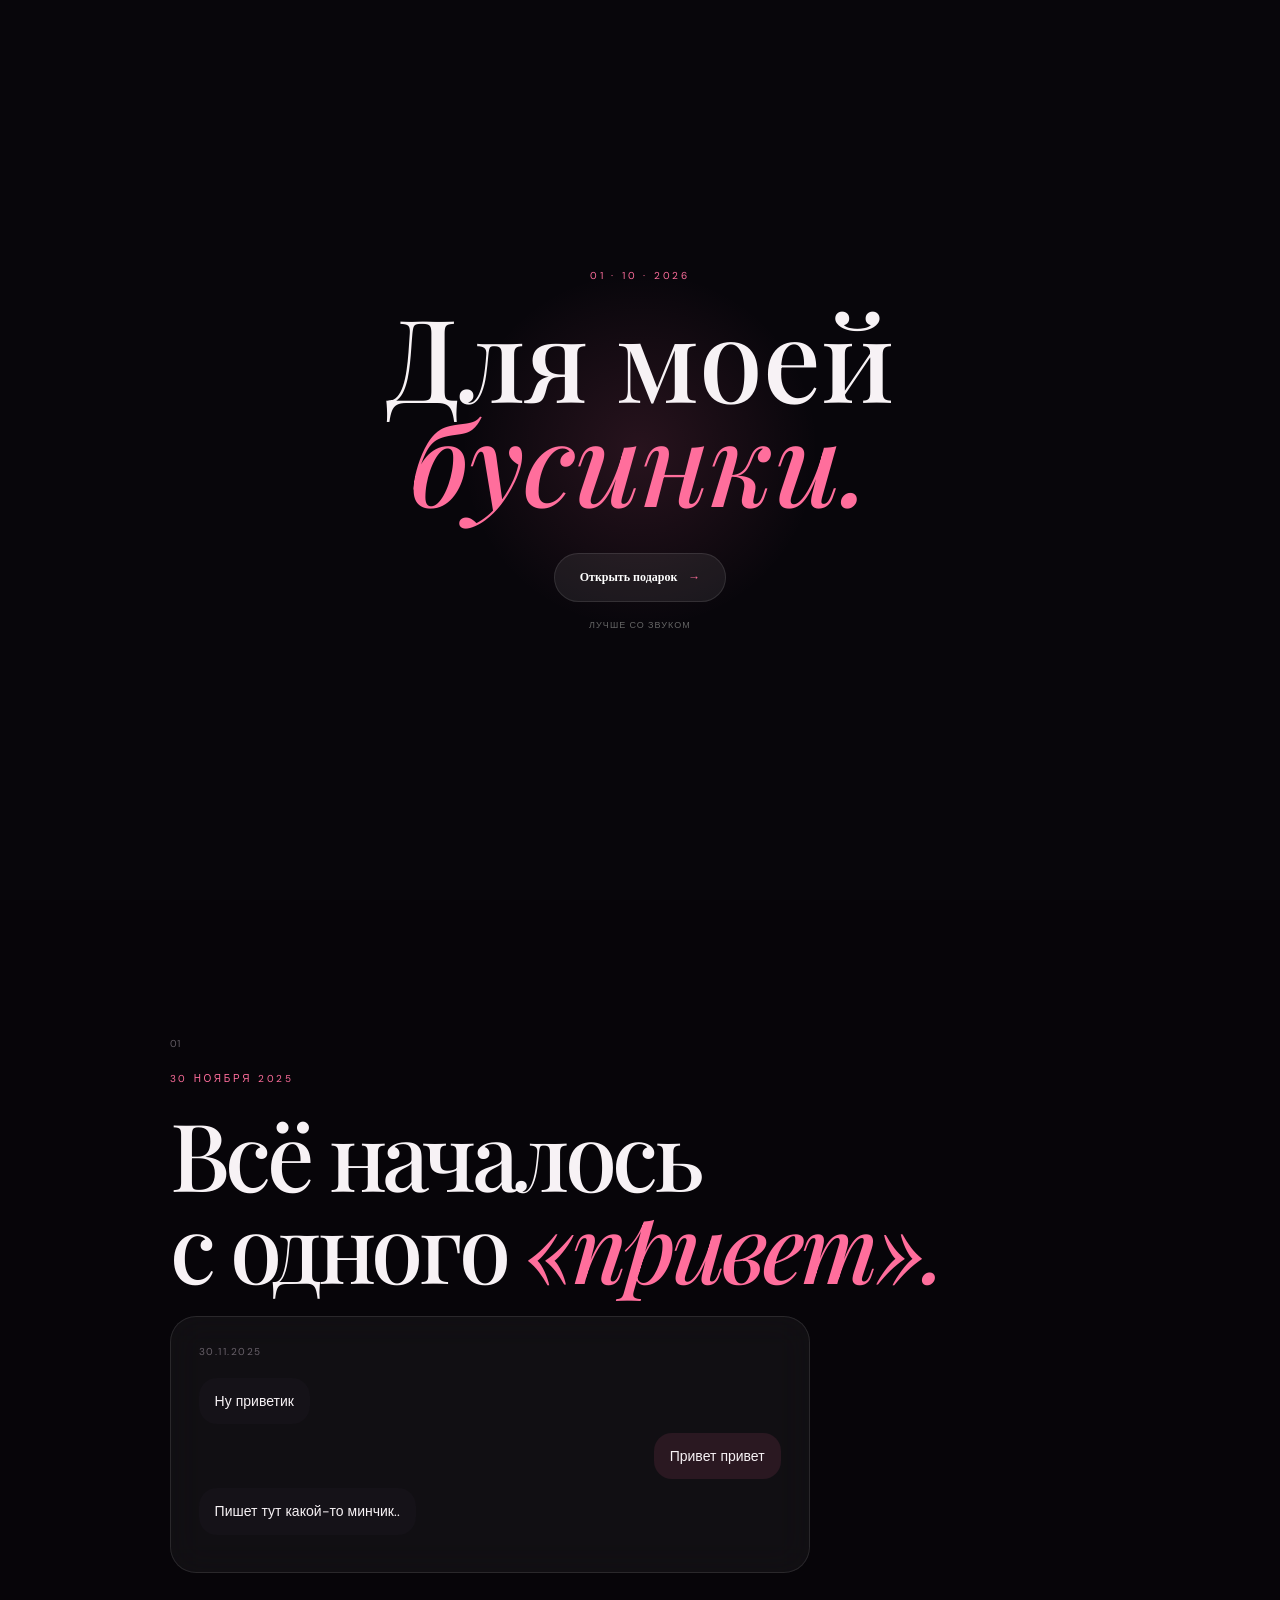
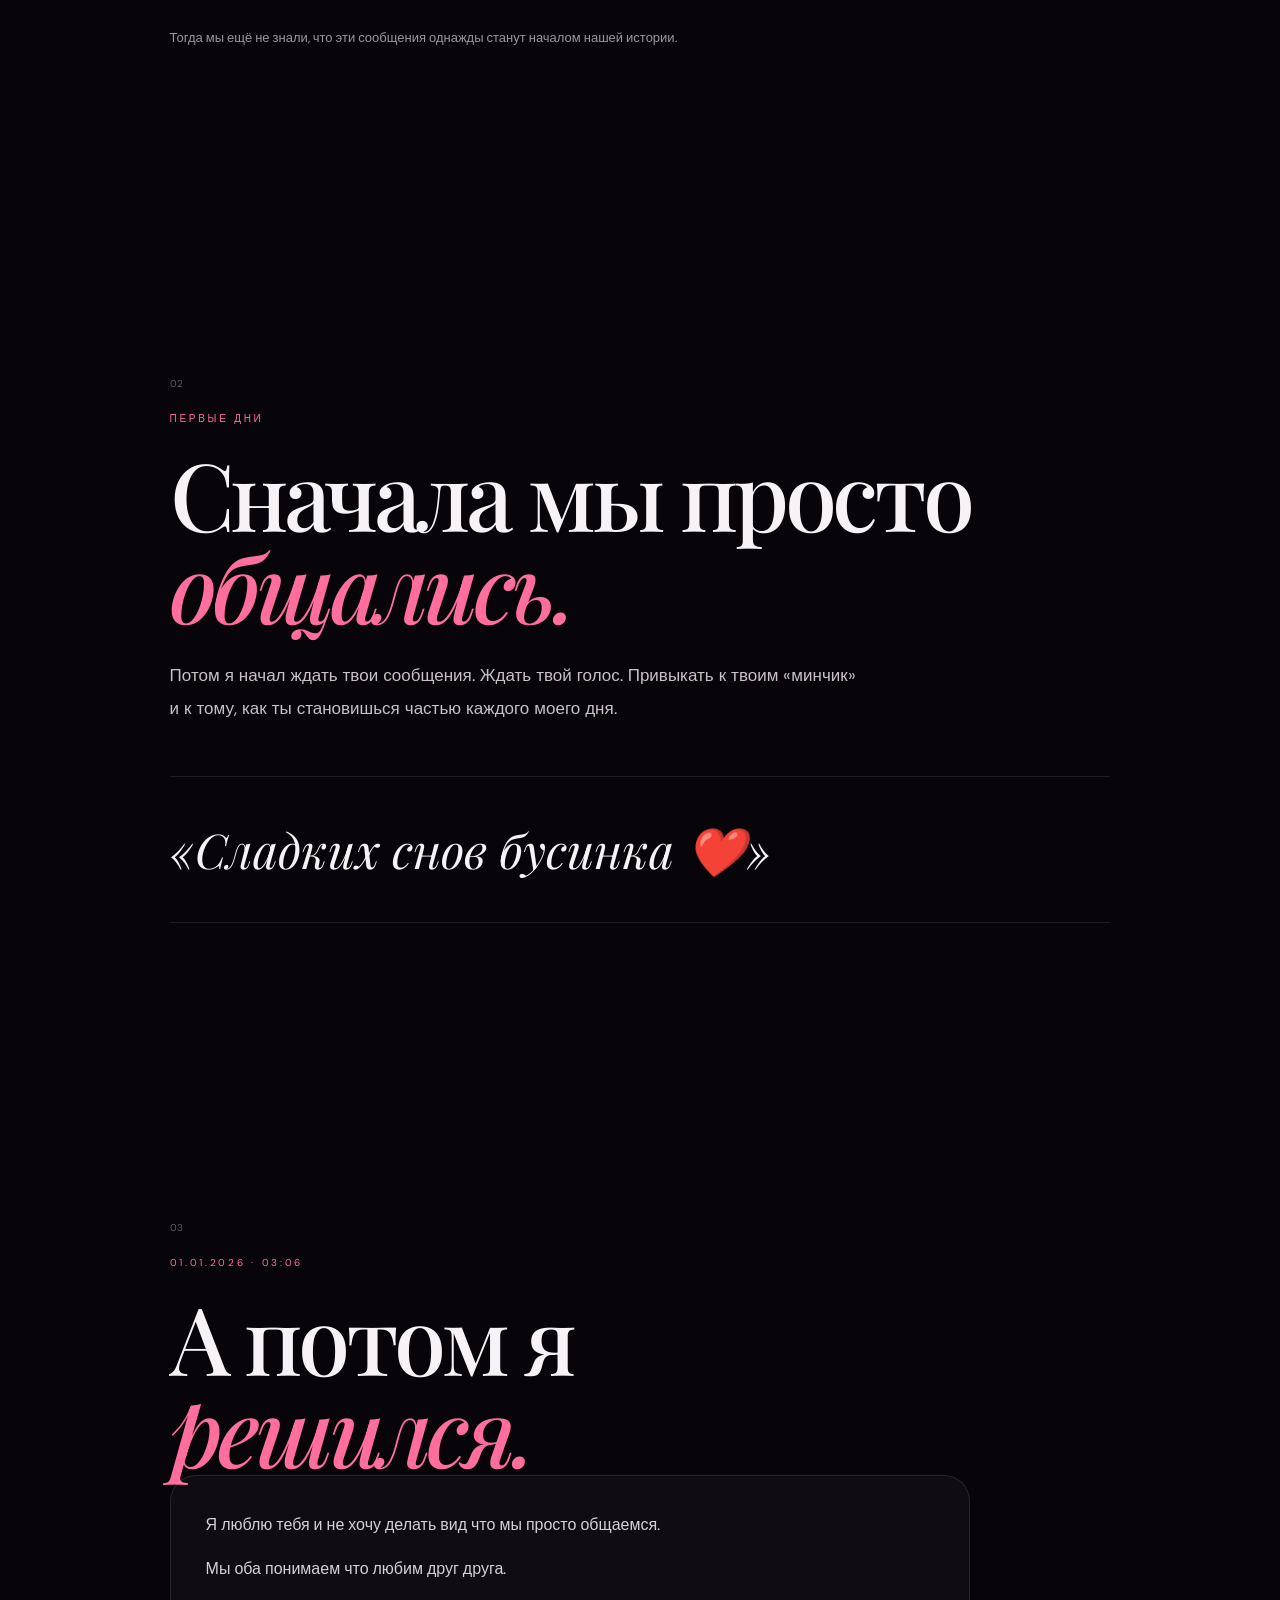
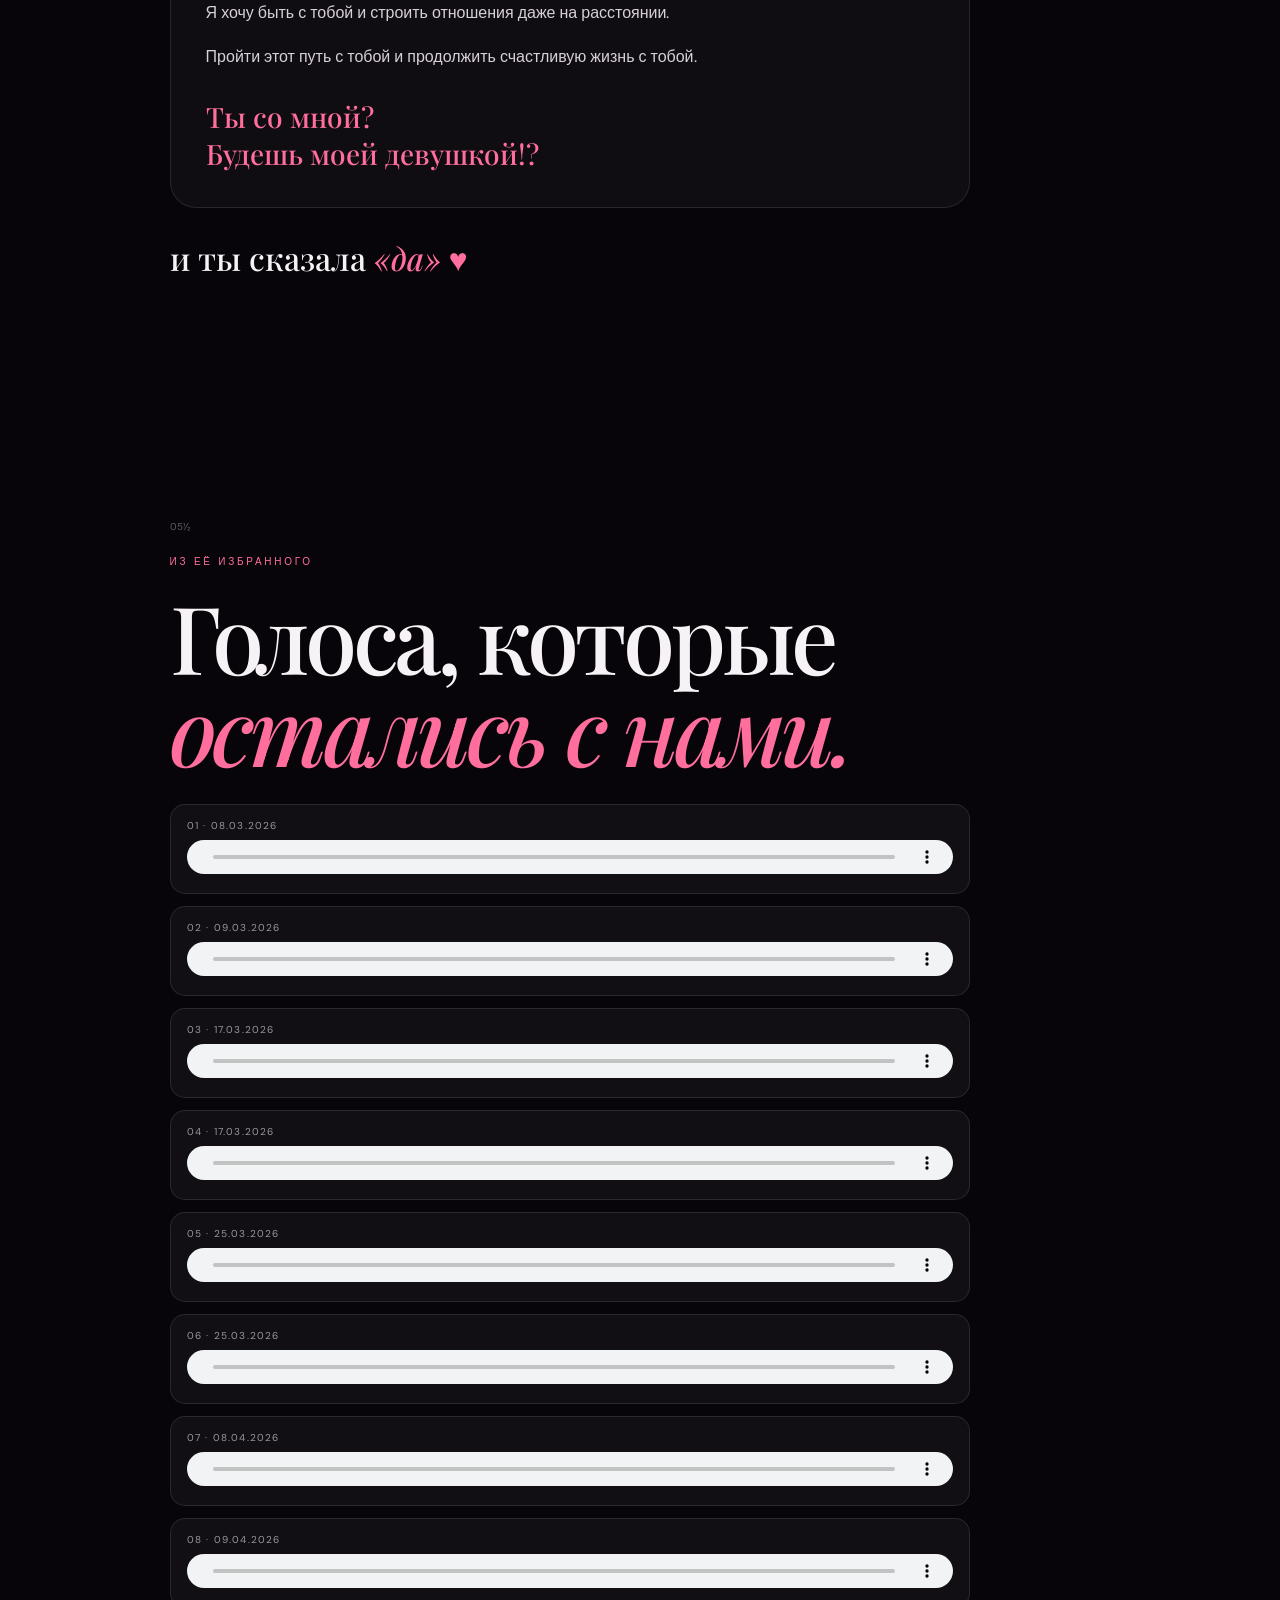
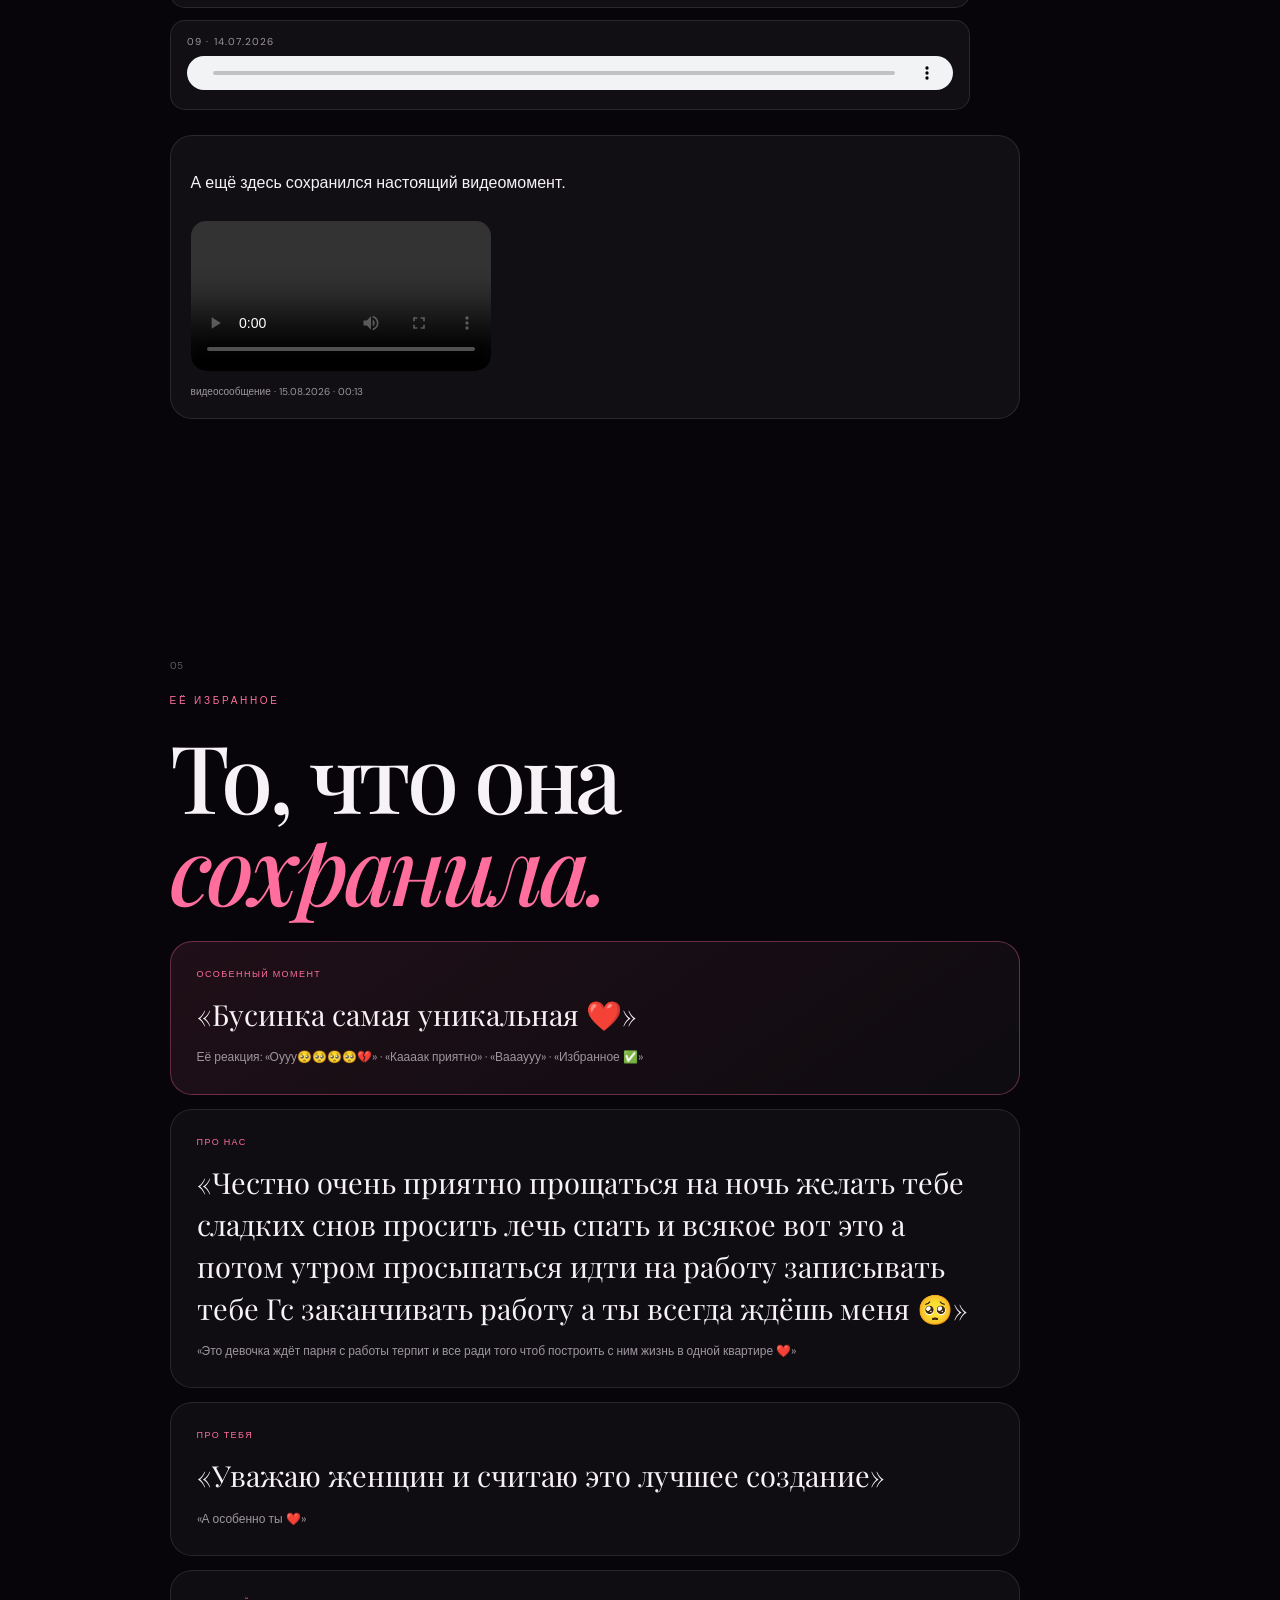
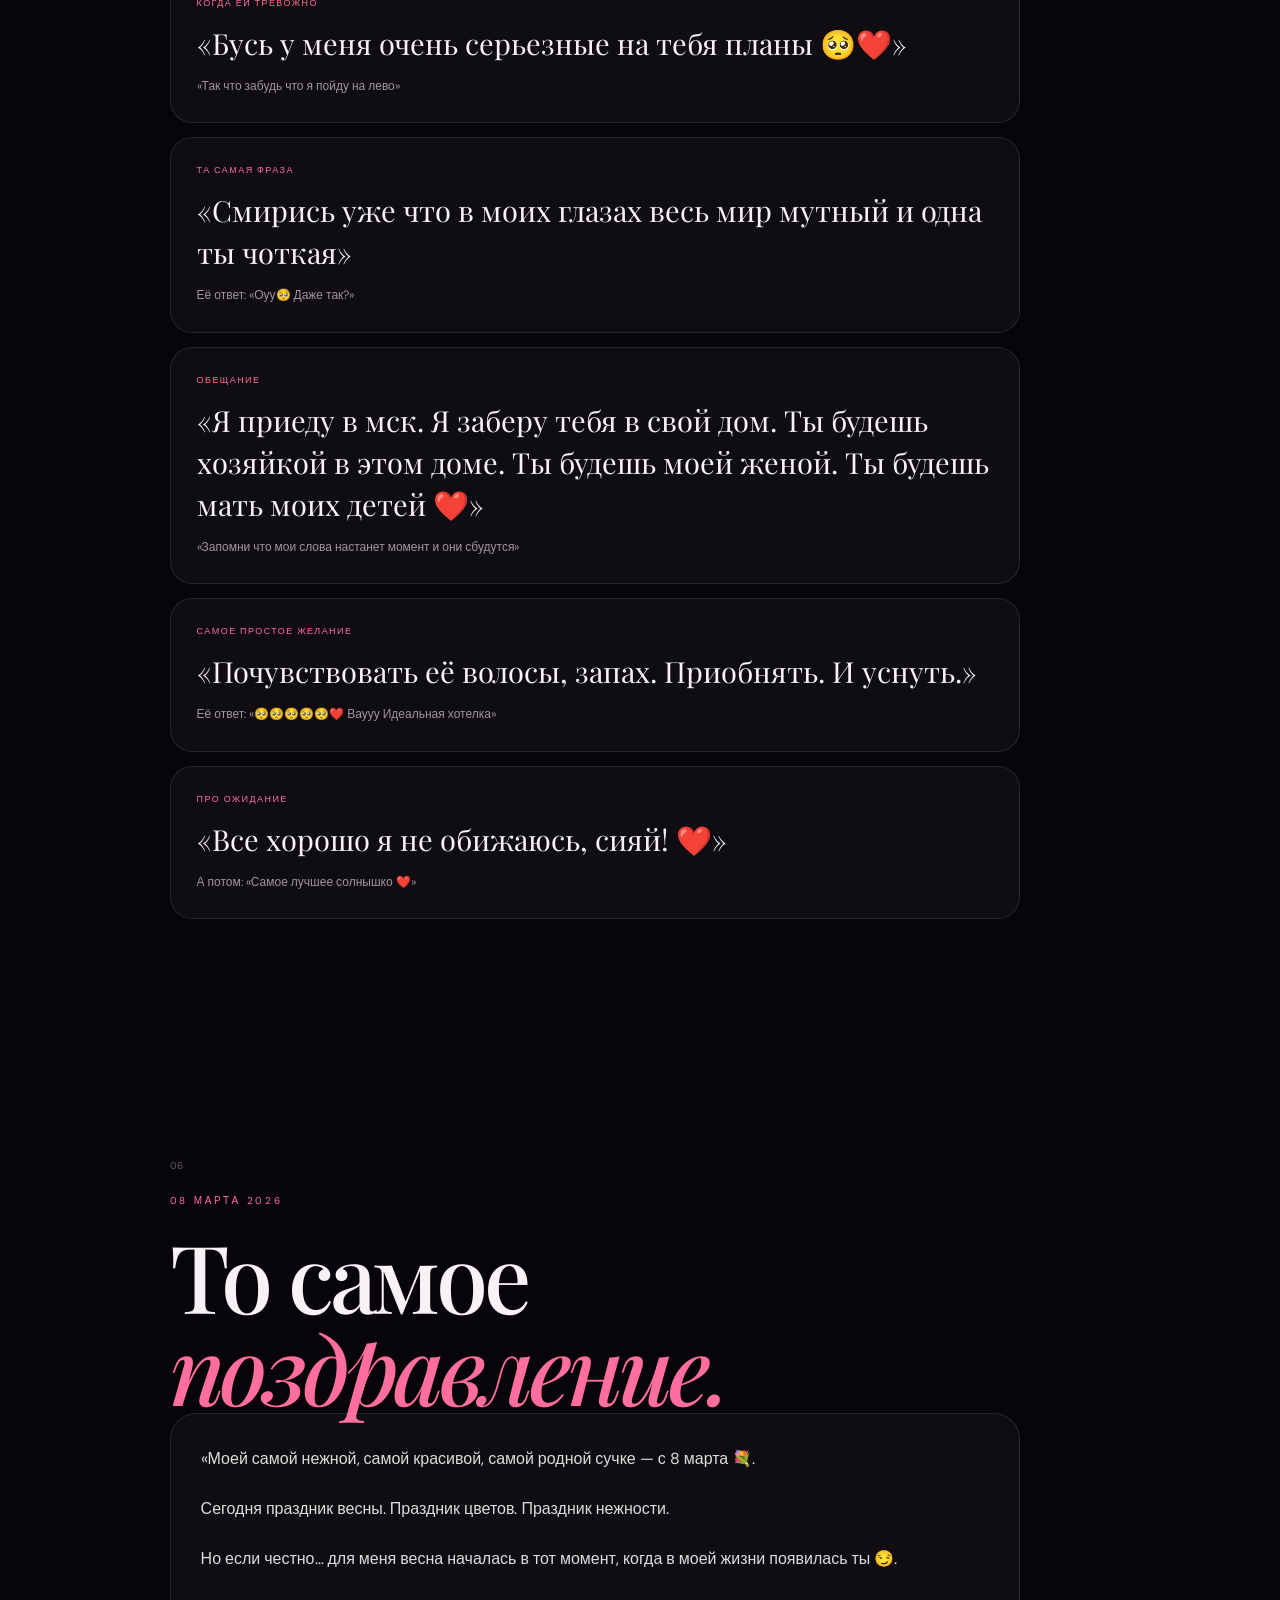
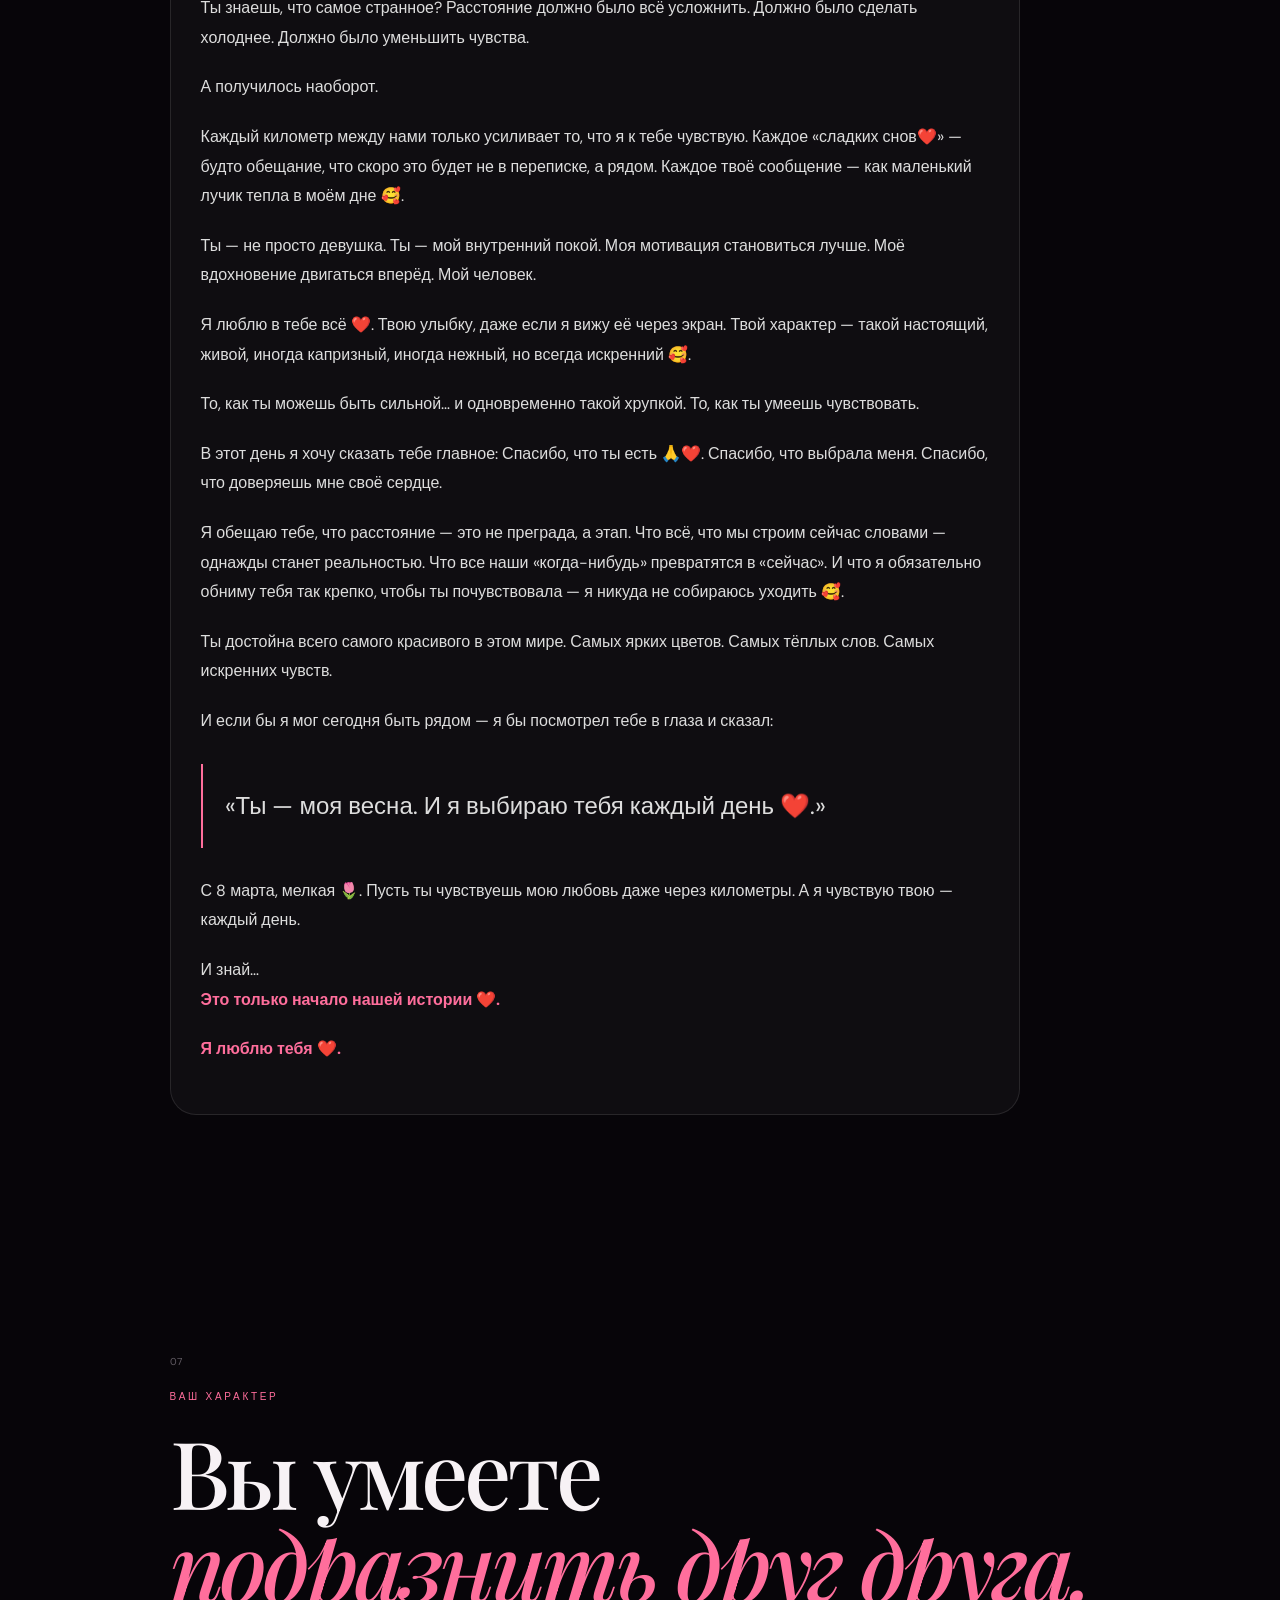
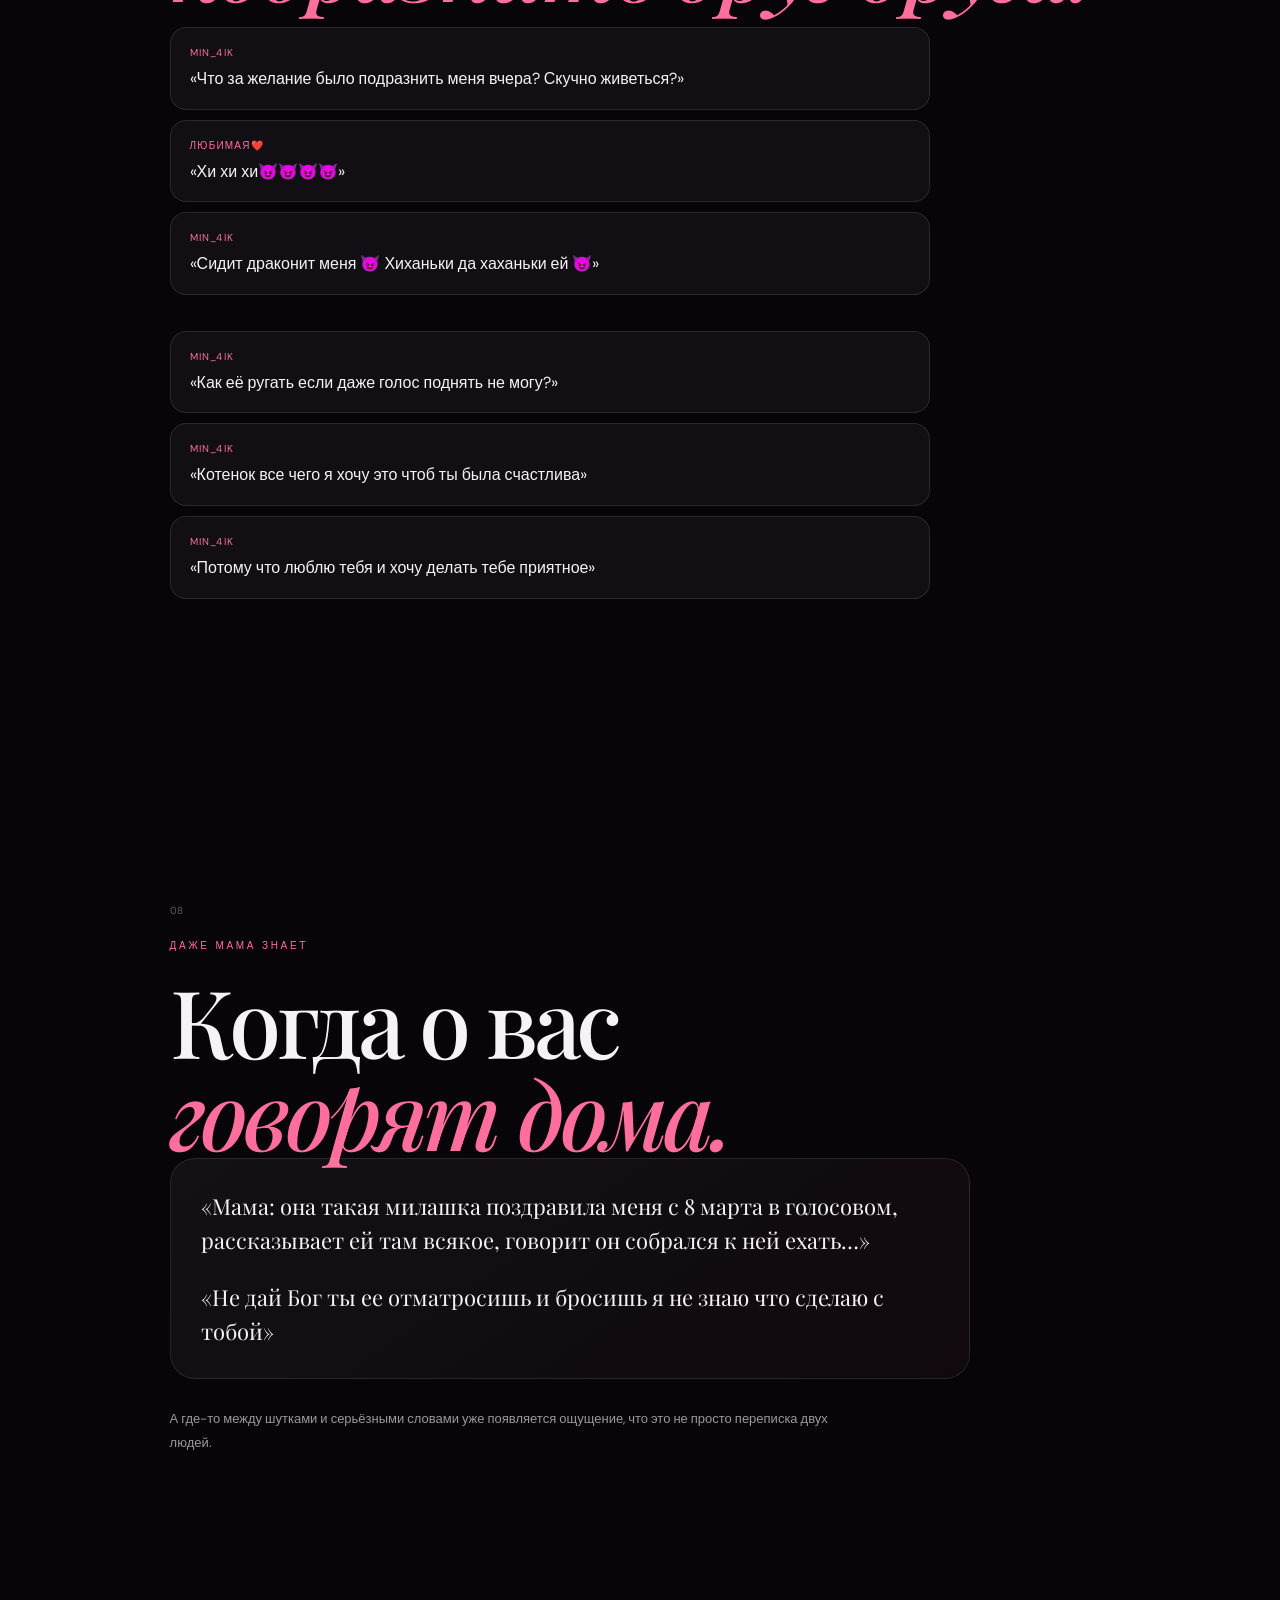
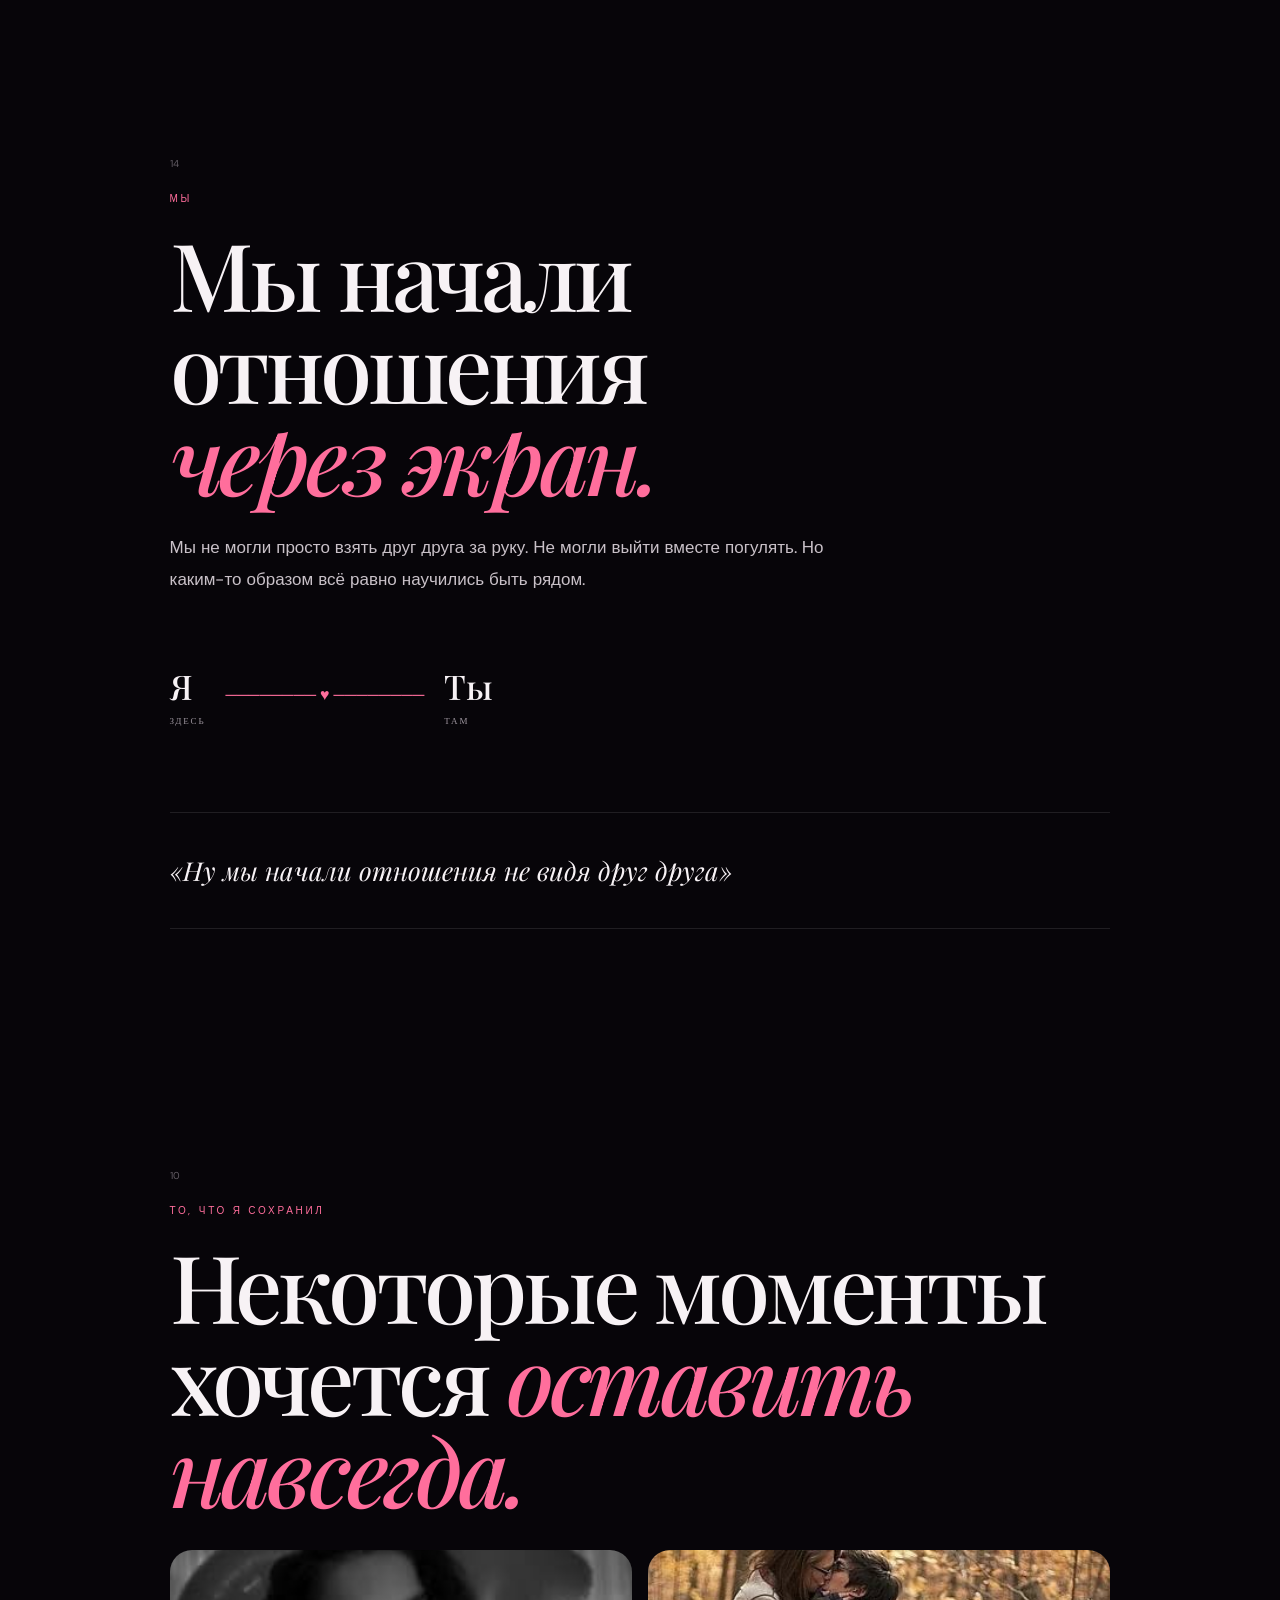
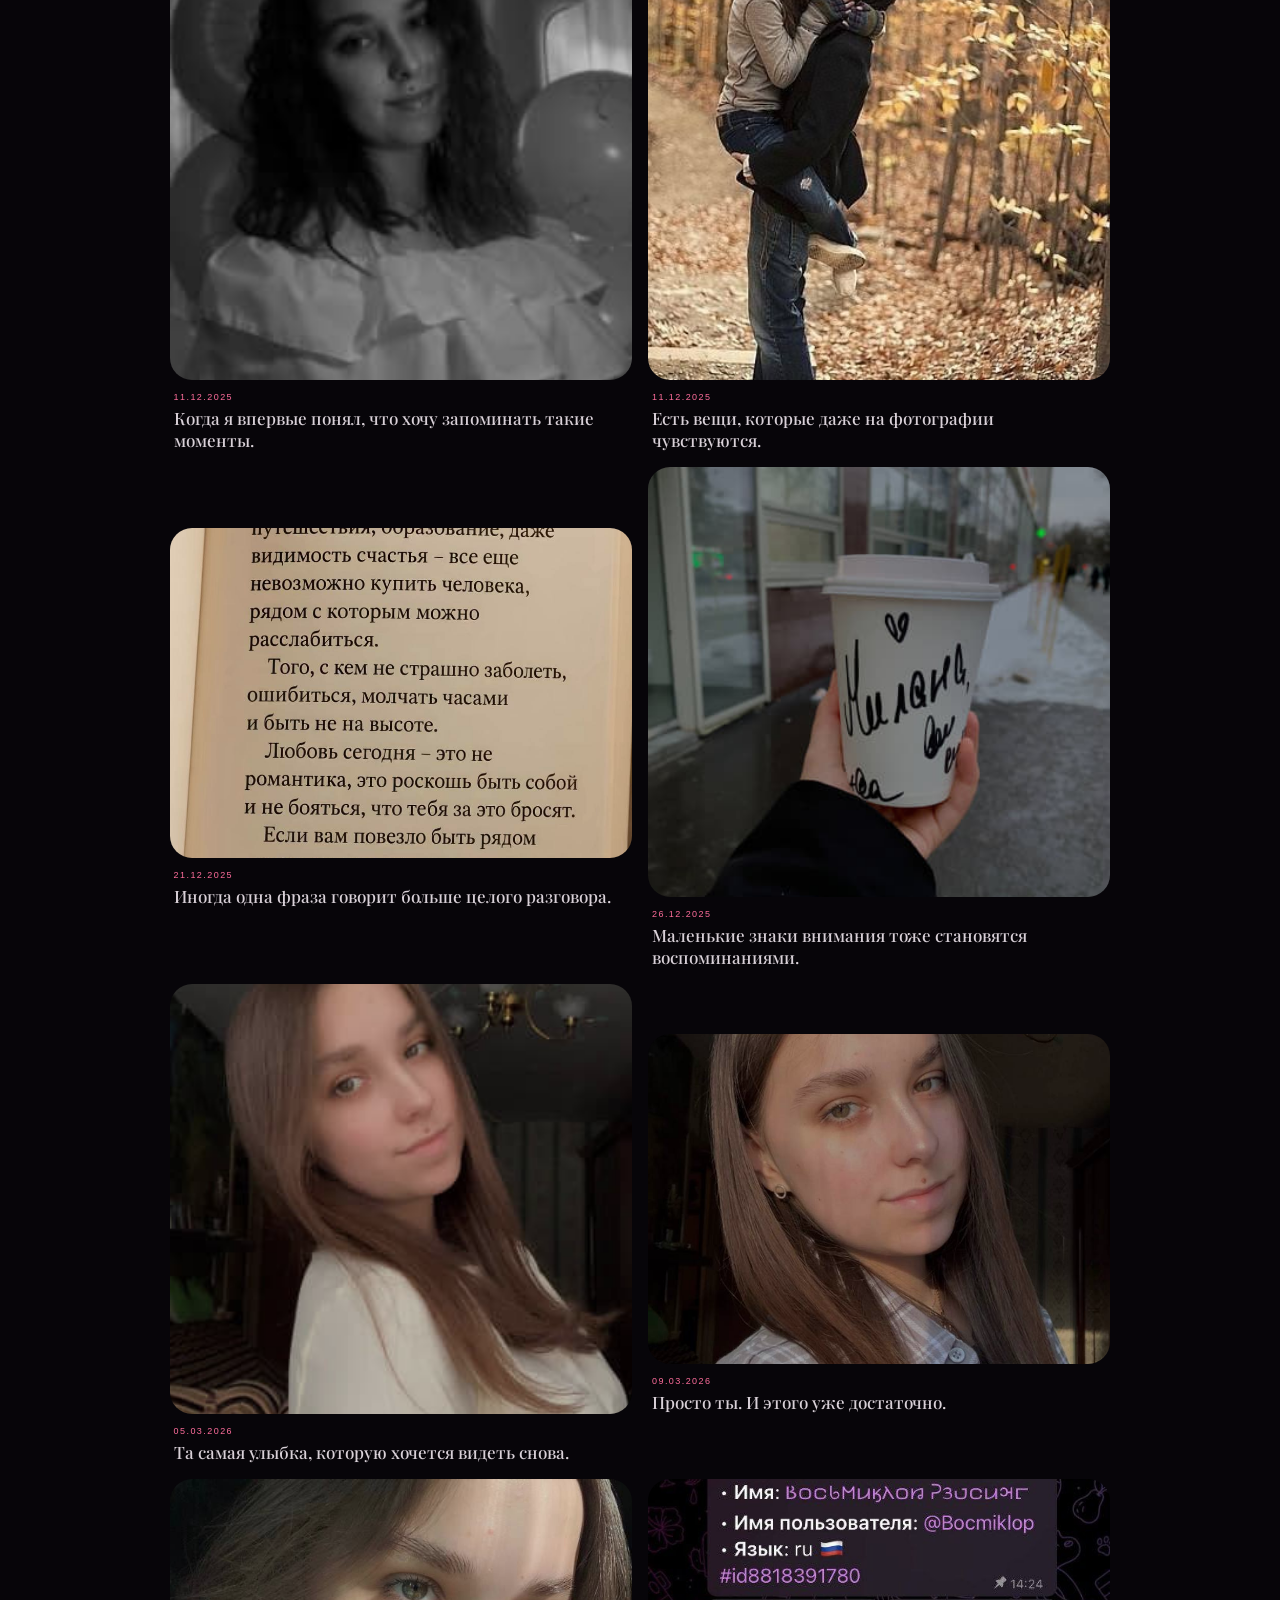
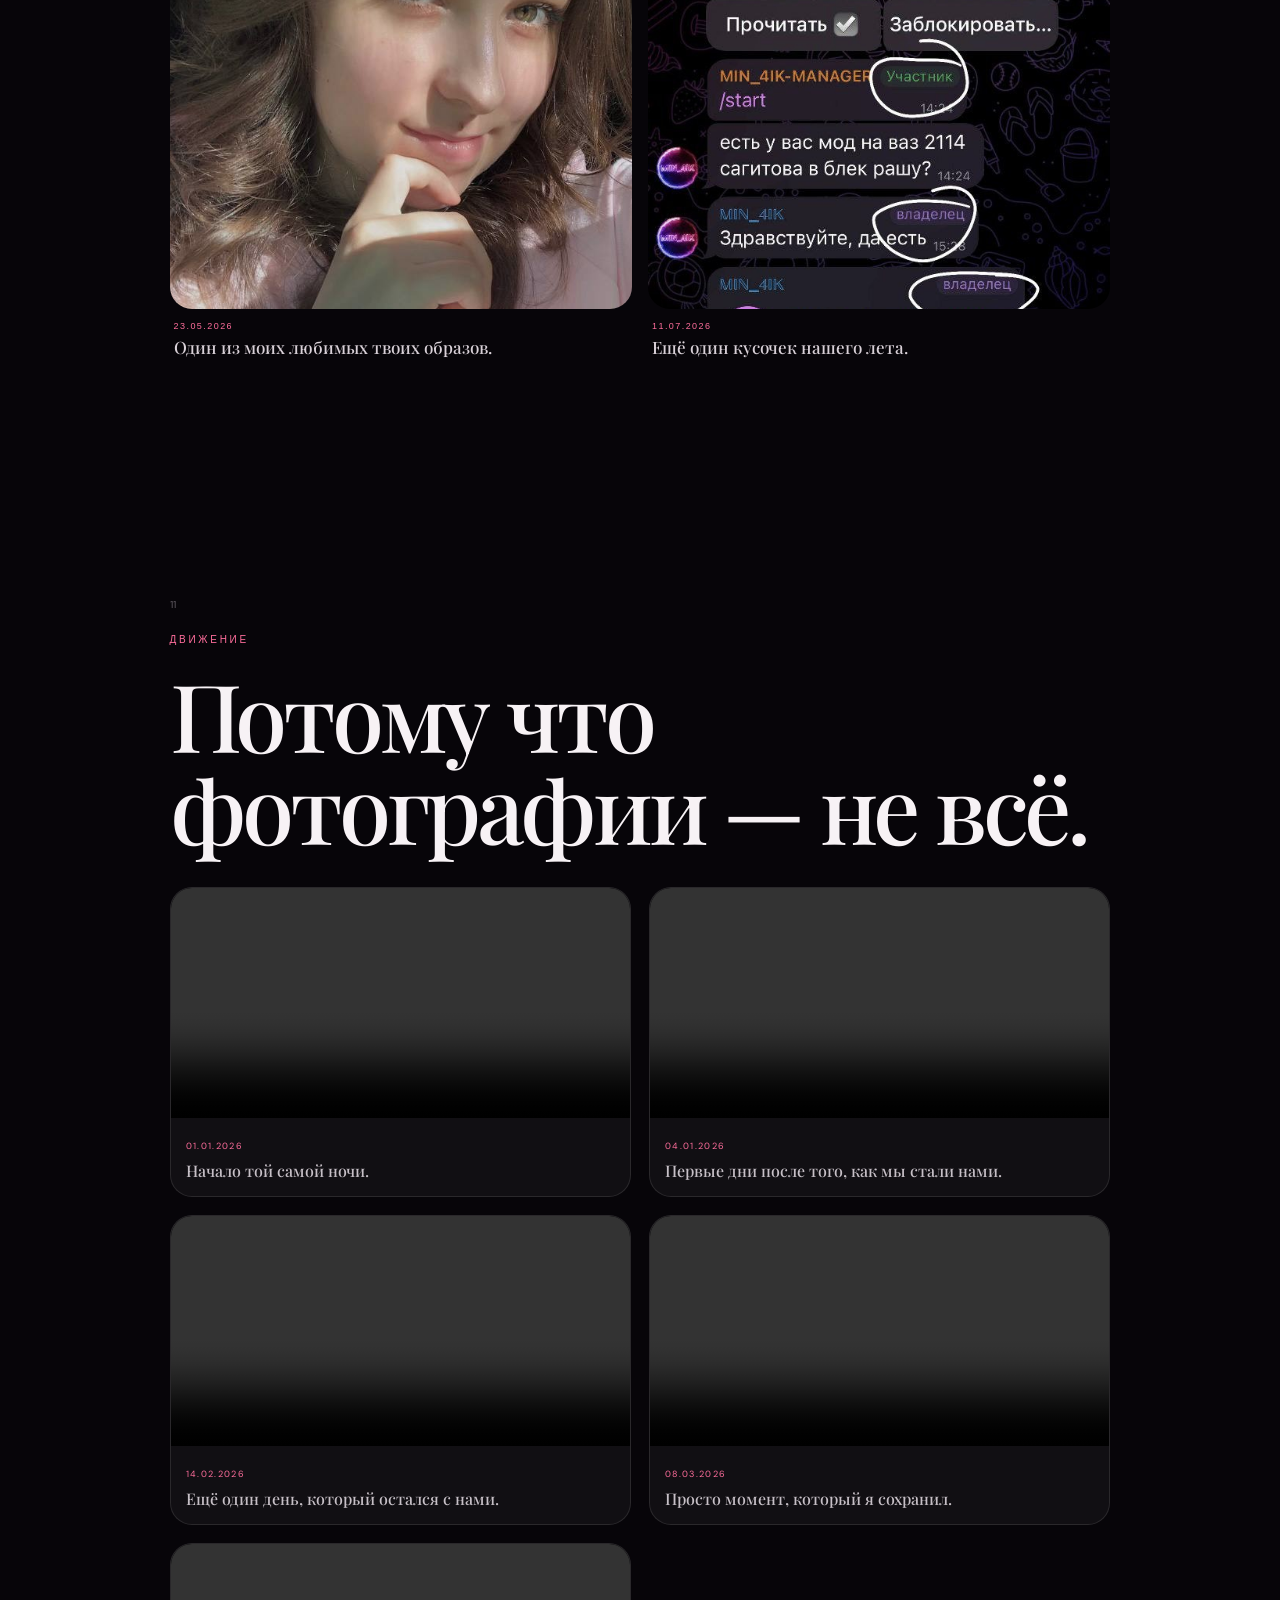
==== commit 34097523: "Rename index-39.html to index.html" ====
--- a/index.html
+++ b/index.html
@@ -129,14 +129,14 @@
   <p class="kicker">ваш характер</p>
   <h2>Вы умеете<br><em>подразнить друг друга.</em></h2>
   <div class="banter">
-    <div><span>Ты</span>«Что за желание было подразнить меня вчера? Скучно живеться?»</div>
-    <div><span>Она</span>«Хи хи хи😈😈😈😈»</div>
-    <div><span>Ты</span>«Сидит драконит меня 😈 Хиханьки да хаханьки ей 😈»</div>
+    <div><span>MIN_4IK</span>«Что за желание было подразнить меня вчера? Скучно живеться?»</div>
+    <div><span>Любимая❤️</span>«Хи хи хи😈😈😈😈»</div>
+    <div><span>MIN_4IK</span>«Сидит драконит меня 😈 Хиханьки да хаханьки ей 😈»</div>
   </div>
   <div class="banter">
-    <div><span>Ты</span>«Как её ругать если даже голос поднять не могу?»</div>
-    <div><span>Ты</span>«Котенок все чего я хочу это чтоб ты была счастлива»</div>
-    <div><span>Ты</span>«Потому что люблю тебя и хочу делать тебе приятное»</div>
+    <div><span>MIN_4IK</span>«Как её ругать если даже голос поднять не могу?»</div>
+    <div><span>MIN_4IK</span>«Котенок все чего я хочу это чтоб ты была счастлива»</div>
+    <div><span>MIN_4IK</span>«Потому что люблю тебя и хочу делать тебе приятное»</div>
   </div>
 </section>
 
@@ -267,4 +267,71 @@
 
     <article class="pin-card">
       <div class="pin-date">22.03.2026</div>
-      <p>«Я пипец как люблю этого
+      <p>«Я пипец как люблю этого мужчину и пипец как дорожу и горжусь и он для меня самый лучший был и будет всегда»</p>
+      <span>Именно это сообщение тоже было закреплено.</span>
+    </article>
+
+    <article class="pin-card">
+      <div class="pin-date">05.08.2026</div>
+      <p>«Июнь, июль, август — 3 месяца лета… Декабрь, январь, февраль — зима…»</p>
+      <span>А значит, даже обычный календарь у вас превратился в ожидание следующей главы.</span>
+    </article>
+
+    <article class="pin-card featured">
+      <div class="pin-date">10.08.2026</div>
+      <p>«Я пипеееец как сильно люблю тебя и так же сильно хочу построить с тобой счастливую, крепкую семью🥺🤩🤩»</p>
+      <span>А перед этим: «Ну я тоже выбрала себе мужика не промах😎».</span>
+    </article>
+  </div>
+
+  <div class="mini-title">Ещё несколько фраз, которые она оставила</div>
+  <div class="quote-grid">
+    <div>«Самый любимый, солнышко, котёнок, муж»</div>
+    <div>«Я верю в тебя❤️»</div>
+    <div>«Я выбрала тебя.❤️»</div>
+    <div>«Ты та любовь, о которой я всегда мечтала❤️🥺»</div>
+    <div>«Люблю тебя моё солнышко, моя любовь, котёнок, моя жизнь🥺❤️»</div>
+    <div>«Я всегда буду рядом… мне важно человеческое нормальное отношение ко мне❤️»</div>
+  </div>
+</section>
+
+<section class="section pinned-audio reveal">
+  <div class="num">10</div>
+  <p class="kicker">из закреплённого</p>
+  <h2>Некоторые моменты<br>лучше <em>услышать.</em></h2>
+  <div class="audio-list">
+    <div class="audio-card"><span>04.12.2025 · 09:25</span><audio controls preload="metadata" src="assets/pinned_voice/audio_1@30-08-2026_13-43-12.ogg"></audio></div>
+    <div class="audio-card"><span>04.12.2025 · 09:26</span><audio controls preload="metadata" src="assets/pinned_voice/audio_2@30-08-2026_13-43-12.ogg"></audio></div>
+    <div class="audio-card"><span>11.01.2026 · утро</span><audio controls preload="metadata" src="assets/pinned_voice/audio_7@30-08-2026_13-43-12.ogg"></audio></div>
+    <div class="audio-card"><span>11.01.2026 · 11:22</span><audio controls preload="metadata" src="assets/pinned_voice/audio_8@30-08-2026_13-43-12.ogg"></audio></div>
+    <div class="audio-card"><span>05.02.2026 · 19:08</span><audio controls preload="metadata" src="assets/pinned_voice/audio_18@30-08-2026_13-43-13.ogg"></audio></div>
+    <div class="audio-card"><span>08.03.2026 · день 8 марта</span><audio controls preload="metadata" src="assets/pinned_voice/audio_24@30-08-2026_13-43-13.ogg"></audio></div>
+    <div class="audio-card"><span>08.03.2026 · ещё один момент</span><audio controls preload="metadata" src="assets/pinned_voice/audio_25@30-08-2026_13-43-13.ogg"></audio></div>
+    <div class="audio-card"><span>28.06.2026</span><audio controls preload="metadata" src="assets/pinned_voice/audio_31@30-08-2026_13-43-14.ogg"></audio></div>
+  </div>
+</section>
+
+<section class="section pinned-future reveal">
+  <div class="num">11</div>
+  <p class="kicker">самое важное закрепление</p>
+  <h2>«Я выбрала тебя.»</h2>
+  <div class="promise-card">
+    <p>23 февраля 2026 года эта фраза появилась в чате и была закреплена.</p>
+    <strong>Я выбрала тебя.❤️</strong>
+    <p>А дальше — не нужно ничего добавлять. Потому что вся история выше объясняет, почему эта короткая фраза для вас столько значит.</p>
+  </div>
+</section>
+
+<section class="final reveal"><div class="orb"></div><p class="kicker">01.10.2007 · 19 лет</p><h2>С днём рождения,<br><em>моя бусинка.</em></h2><p class="finalcopy">Спасибо за каждый разговор.<br>За каждый голос.<br>За каждую фотографию.<br>За каждую ночь.<br><br>Спасибо за то, что несмотря на расстояние<br>ты стала мне настолько близкой.</p><div class="signature">Твой Минчик ♥</div><div class="end">Это не конец нашей истории.<br><em>Это только начало.</em></div></section>
+<div class="secret-overlay" id="secretOverlay">
+  <div class="secret-card">
+    <p class="kicker">маленький секрет</p>
+    <h2>Если ты дошла сюда…</h2>
+    <p>значит, ты действительно прочитала всю нашу историю.</p>
+    <strong>А теперь подойди ко мне поближе.<br>Однажды это будет не экран.</strong>
+    <button id="closeSecret">❤️</button>
+  </div>
+</div>
+</main>
+<div class="lightbox" id="lightbox"><button id="close">×</button><img id="lightboxImg" alt="Наш момент"><div id="lightboxCaption"></div></div>
+<script src="script.js"></script></body></html>
--- a/style.css
+++ b/style.css
@@ -41,3 +41,4 @@
 @media(max-width:700px){.quote-grid{grid-template-columns:1fr}.pin-card{padding:21px}.promise-card{padding:25px}}
 
 .cinema-intro{position:fixed;inset:0;z-index:1000;background:#08060b;display:flex;flex-direction:column;align-items:center;justify-content:center;text-align:center;transition:opacity 1.1s,visibility 1.1s;padding:24px}.cinema-intro.hide{opacity:0;visibility:hidden}.cinema-intro p{font-size:10px;letter-spacing:.28em;color:var(--accent);margin:0 0 22px}.cinema-intro h1{font-family:"Playfair Display",serif;font-weight:500;font-size:clamp(58px,12vw,115px);line-height:.9;margin:0 0 42px}.cinema-intro h1 em{color:var(--accent)}.cinema-intro button{border:1px solid var(--border);background:rgba(255,255,255,.07);color:#fff;padding:16px 25px;border-radius:999px;font:600 12px Manrope;cursor:pointer}.cinema-intro button span{color:var(--accent);margin-left:8px}.cinema-intro small{margin-top:17px;color:#666;font-size:9px;letter-spacing:.12em;text-transform:uppercase}.intro-pulse{position:absolute;width:360px;height:360px;border-radius:50%;background:radial-gradient(circle,rgba(255,107,154,.13),transparent 70%);animation:pulse 3s infinite;pointer-events:none;z-index:-1}.music-control{position:fixed;right:18px;top:18px;z-index:50;width:38px;height:38px;border:1px solid var(--border);border-radius:50%;display:flex;align-items:center;justify-content:center;background:rgba(8,6,11,.65);backdrop-filter:blur(12px);color:var(--accent);font-size:17px;cursor:pointer;opacity:0;transition:.4s}.music-control.show{opacity:1}.music-control.playing{animation:spin 4s linear infinite}.birthday{text-align:center;align-items:center}.center{margin-left:auto;margin-right:auto;text-align:center}.birthday-orbit{width:260px;height:260px;border:1px solid rgba(255,107,154,.18);border-radius:50%;position:relative;margin:25px auto 35px;display:flex;align-items:center;justify-content:center}.birthday-orbit:before,.birthday-orbit:after{content:"";position:absolute;border:1px solid rgba(255,255,255,.08);border-radius:50%}.birthday-orbit:before{inset:25px}.birthday-orbit:after{inset:55px}.orbit-heart{font-size:52px;color:var(--accent);animation:heartbeat 1.7s infinite;z-index:2}.orbit-word{position:absolute;top:-7px;background:var(--bg);padding:0 12px;font-size:9px;letter-spacing:.25em;color:#777}.birthday-note{border:1px solid rgba(255,107,154,.25);background:rgba(255,107,154,.05);padding:27px 32px;border-radius:24px;display:flex;flex-direction:column;gap:9px}.birthday-note span{font-family:"Playfair Display";font-size:26px}.birthday-note small{color:var(--muted)}.secret-trigger{border:0;background:none;color:#333;cursor:pointer;font-size:8px;margin-bottom:15px}.secret-overlay{position:fixed;inset:0;z-index:900;background:rgba(5,4,8,.92);backdrop-filter:blur(18px);display:flex;align-items:center;justify-content:center;padding:24px;opacity:0;visibility:hidden;transition:.5s}.secret-overlay.open{opacity:1;visibility:visible}.secret-card{max-width:560px;text-align:center;padding:42px 30px;border:1px solid var(--border);border-radius:28px;background:rgba(255,255,255,.05)}.secret-card h2{font-family:"Playfair Display";font-size:45px;font-weight:500;margin:0 0 15px}.secret-card>p:not(.kicker){color:var(--muted);line-height:1.8}.secret-card strong{display:block;color:#fff;font-family:"Playfair Display";font-size:22px;line-height:1.5;margin-top:25px}.secret-card button{margin-top:28px;border:1px solid var(--border);background:transparent;color:var(--accent);width:45px;height:45px;border-radius:50%;cursor:pointer}@keyframes pulse{50%{transform:scale(1.12);opacity:.7}}@keyframes heartbeat{0%,100%{transform:scale(1)}15%{transform:scale(1.12)}30%{transform:scale(1)}}@keyframes spin{to{transform:rotate(360deg)}}@media(max-width:700px){.birthday-orbit{width:220px;height:220px}.birthday-note{padding:23px 18px}.birthday-note span{font-size:22px}.secret-card{padding:34px 20px}.secret-card h2{font-size:37px}}
+@media(max-width:420px){.cinema-intro h1{font-size:clamp(42px,13vw,58px)}.cinema-intro button{padding:14px 20px;font-size:11px}.cinema-intro p{font-size:9px}.music-control{width:34px;height:34px;font-size:15px}header{top:16px}.icon{width:34px;height:34px}.hero h1,.section h2,.final h2{font-size:clamp(38px,10vw,60px)}.lead{font-size:15px}.story-card{padding:20px}.proposal .letter{padding:18px}.letter strong{font-size:22px}.future-card{padding:26px}.future-card strong{font-size:clamp(40px,14vw,64px)}.last-reason{font-size:64px}.mini-title{font-size:22px}.fav p,.pin-card p{font-size:19px}}
